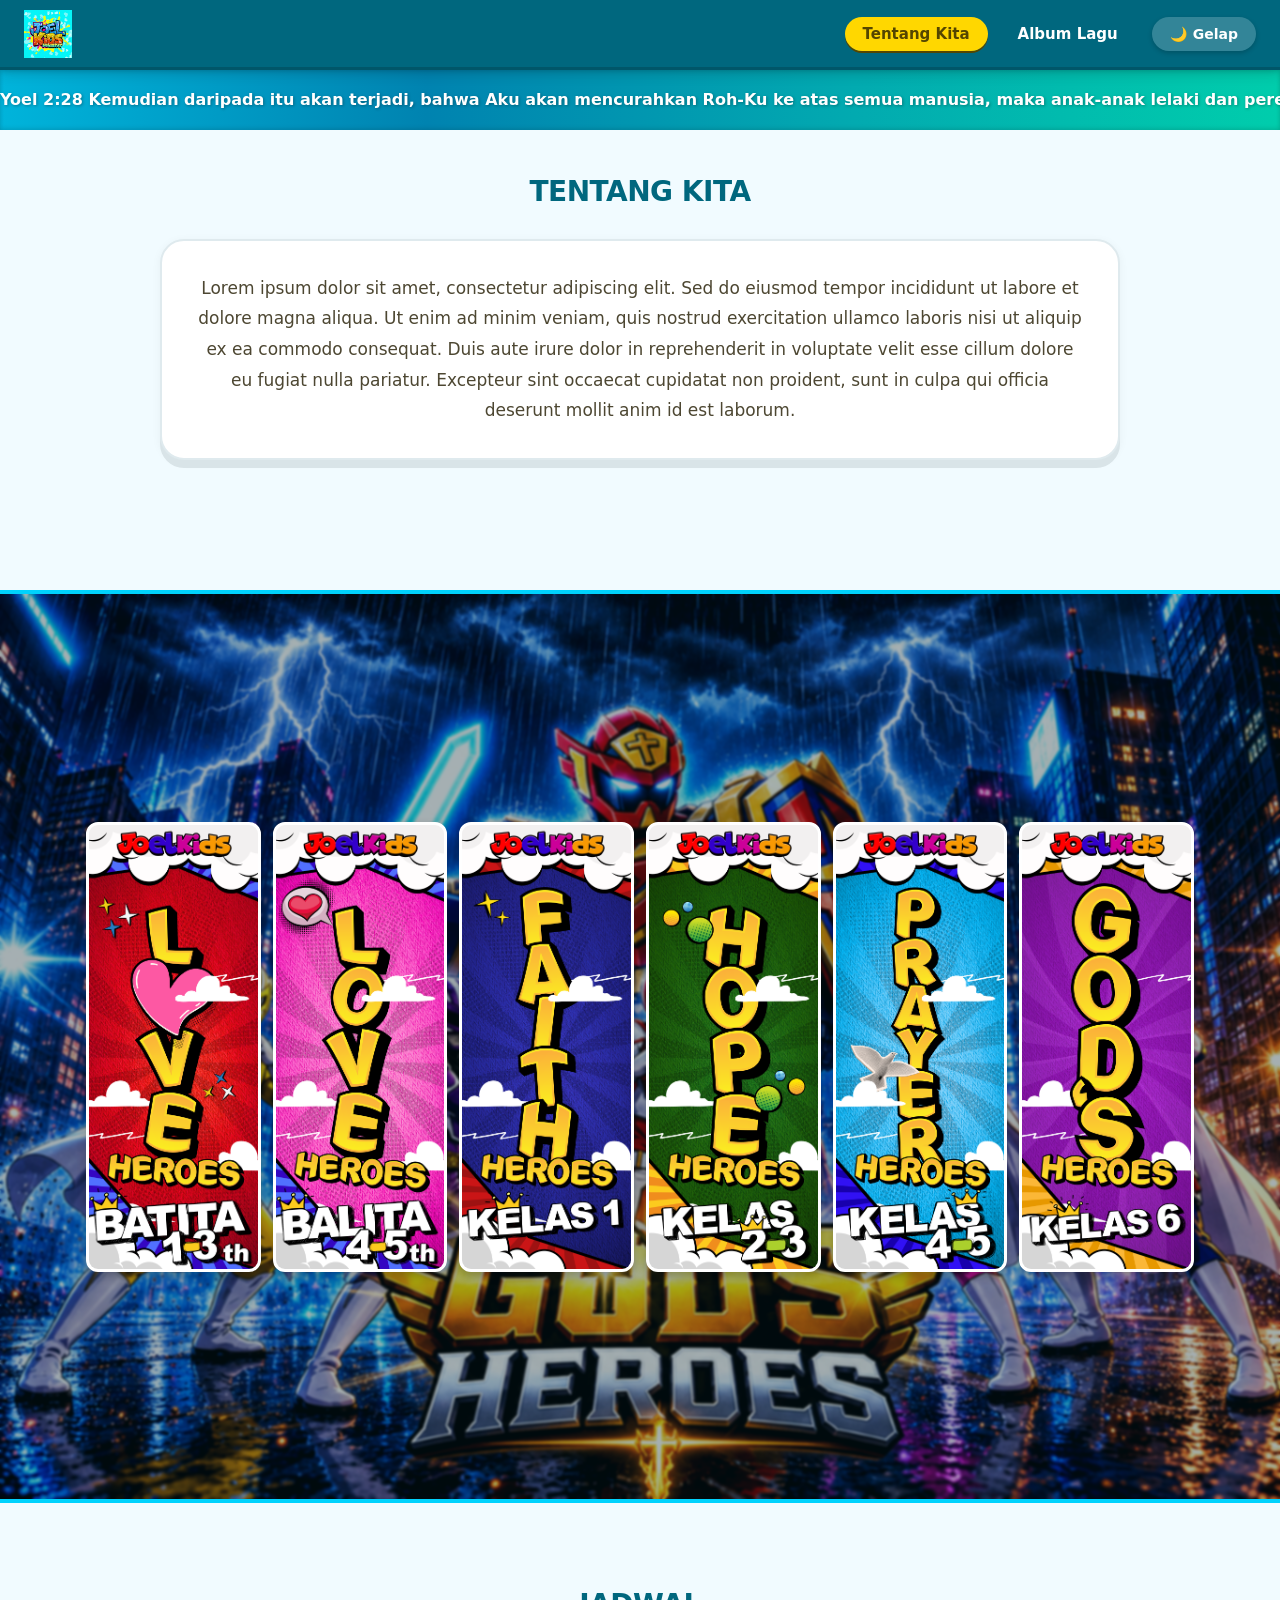
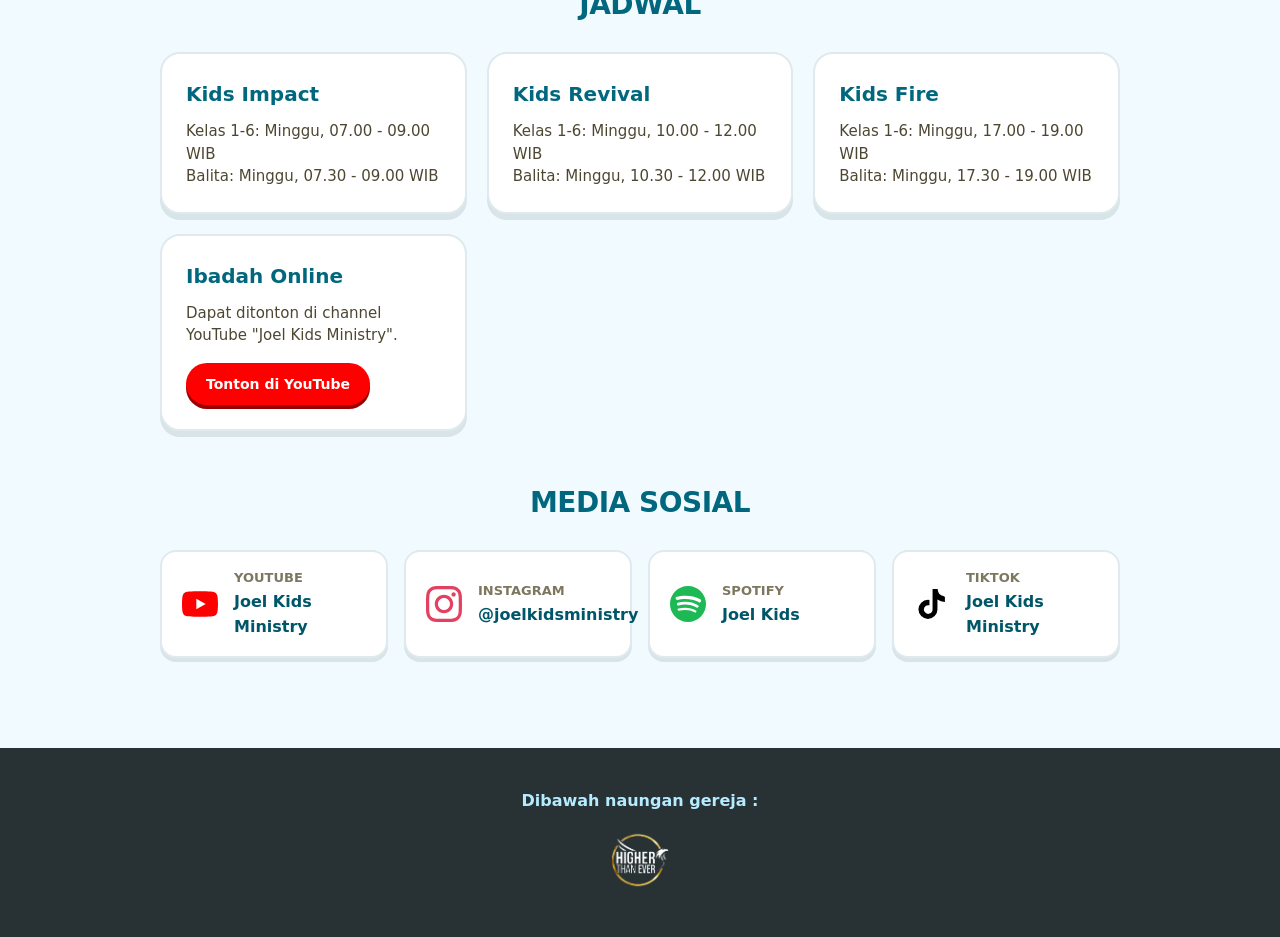
==== index.html @ aa950667 "Initial commit" ====
<!DOCTYPE html>
<html lang="id">
<head>
  <meta charset="UTF-8">
  <meta name="viewport" content="width=device-width, initial-scale=1.0">
  <title>Tentang Kita - Joel Kids Ministry</title>
  <link rel="stylesheet" href="style.css">
</head>
<body>

  <!-- 1. Navbar (shared) -->
  <header class="navbar">
    <a href="index.html" class="nav-brand">
      <img src="asset/joelkids_logo.png" alt="Joel Kids Logo" class="logo-img">
    </a>
    <div class="nav-controls">
      <ul class="nav-links">
        <li><a href="index.html" class="nav-link active">Tentang Kita</a></li>
        <li><a href="album-lagu.html" class="nav-link">Album Lagu</a></li>
      </ul>
      <button id="theme-toggle" class="theme-toggle-btn" aria-label="Ganti Mode Tema">
        <span id="theme-icon">🌙</span>
        <span id="theme-text">Gelap</span>
      </button>
    </div>
  </header>

  <main class="main-content">
    <!-- 2a. Scrolling verse banner -->
    <div class="verse-banner">
      <div class="marquee-wrapper">
        <span class="marquee-content">Yoel 2:28 Kemudian daripada itu akan terjadi, bahwa Aku akan mencurahkan Roh-Ku ke atas semua manusia, maka anak-anak lelaki dan perempuanmu akan bernubuat; orang-orang tuamu akan mendapat mimpi, pemuda-pemudamu akan mendapat penglihatan.</span>
        <span class="marquee-content">Yoel 2:28 Kemudian daripada itu akan terjadi, bahwa Aku akan mencurahkan Roh-Ku ke atas semua manusia, maka anak-anak lelaki dan perempuanmu akan bernubuat; orang-orang tuamu akan mendapat mimpi, pemuda-pemudamu akan mendapat penglihatan.</span>
      </div>
    </div>

    <div class="container">
      <!-- 2b. About paragraph -->
      <section class="section">
        <h2 class="section-title">Tentang Kita</h2>
        <div class="about-card">
          <p class="about-text">
            Lorem ipsum dolor sit amet, consectetur adipiscing elit. Sed do eiusmod tempor incididunt ut labore et dolore magna aliqua. Ut enim ad minim veniam, quis nostrud exercitation ullamco laboris nisi ut aliquip ex ea commodo consequat. Duis aute irure dolor in reprehenderit in voluptate velit esse cillum dolore eu fugiat nulla pariatur. Excepteur sint occaecat cupidatat non proident, sunt in culpa qui officia deserunt mollit anim id est laborum.
          </p>
        </div>
      </section>
    </div>

    <!-- 2c. Gods Heroes banner (Full width across screen) -->
    <section class="gods-heroes-fullwidth">
      <div class="gods-heroes-container">
        <img src="asset/Gods_Heroes_Banner.png" alt="Gods Heroes Banner" class="main-banner">
        <div class="small-banners-overlay">
          <img src="asset/Gods_heroes/love_batita.png" alt="Love Batita" class="small-banner-img">
          <img src="asset/Gods_heroes/love_balita.png" alt="Love Balita" class="small-banner-img">
          <img src="asset/Gods_heroes/faith.png" alt="Faith" class="small-banner-img">
          <img src="asset/Gods_heroes/hope.png" alt="Hope" class="small-banner-img">
          <img src="asset/Gods_heroes/prayer.png" alt="Prayer" class="small-banner-img">
          <img src="asset/Gods_heroes/gods_heroes.png" alt="Gods Heroes" class="small-banner-img">
        </div>
      </div>
    </section>

    <div class="container">
      <!-- 2d. Jadwal section -->
      <section class="section">
        <h2 class="section-title">Jadwal</h2>
        <div class="jadwal-grid">
          <div class="jadwal-card">
            <div>
              <h3 class="service-title">Kids Impact</h3>
              <p class="schedule-text">Kelas 1-6: Minggu, 07.00 - 09.00 WIB<br>Balita: Minggu, 07.30 - 09.00 WIB</p>
            </div>
          </div>
          <div class="jadwal-card">
            <div>
              <h3 class="service-title">Kids Revival</h3>
              <p class="schedule-text">Kelas 1-6: Minggu, 10.00 - 12.00 WIB<br>Balita: Minggu, 10.30 - 12.00 WIB</p>
            </div>
          </div>
          <div class="jadwal-card">
            <div>
              <h3 class="service-title">Kids Fire</h3>
              <p class="schedule-text">Kelas 1-6: Minggu, 17.00 - 19.00 WIB<br>Balita: Minggu, 17.30 - 19.00 WIB</p>
            </div>
          </div>
          <div class="jadwal-card">
            <div>
              <h3 class="service-title">Ibadah Online</h3>
              <p class="schedule-text">Dapat ditonton di channel YouTube "Joel Kids Ministry".</p>
            </div>
            <a href="https://youtube.com/@joelkidsministry?si=W3_oBHQ2Awij22_t" target="_blank" class="yt-btn">Tonton di YouTube</a>
          </div>
        </div>
      </section>

      <!-- 2e. Media Sosial section -->
      <section class="section">
        <h2 class="section-title">Media Sosial</h2>
        <div class="social-grid">
          <a href="https://www.youtube.com/@joelkidsministry/featured" target="_blank" class="social-card">
            <div class="social-icon">
              <svg viewBox="0 0 24 24" fill="#FF0000"><path d="M23.498 6.186a3.016 3.016 0 0 0-2.122-2.136C19.505 3.545 12 3.545 12 3.545s-7.505 0-9.377.505A3.017 3.017 0 0 0 .502 6.186C0 8.07 0 12 0 12s0 3.93.502 5.814a3.016 3.016 0 0 0 2.122 2.136c1.871.505 9.376.505 9.376.505s7.505 0 9.377-.505a3.015 3.015 0 0 0 2.122-2.136C24 15.93 24 12 24 12s0-3.93-.502-5.814zM9.545 15.568V8.432L15.818 12l-6.273 3.568z"/></svg>
            </div>
            <div class="social-info">
              <span class="platform-name">YouTube</span>
              <span class="account-name">Joel Kids Ministry</span>
            </div>
          </a>

          <a href="https://www.instagram.com/joelkidsministry/" target="_blank" class="social-card">
            <div class="social-icon">
              <svg viewBox="0 0 24 24" fill="#E4405F"><path d="M12 2.163c3.204 0 3.584.012 4.85.07 3.252.148 4.771 1.691 4.919 4.919.058 1.265.069 1.645.069 4.849 0 3.205-.012 3.584-.069 4.849-.149 3.225-1.664 4.771-4.919 4.919-1.266.058-1.644.07-4.85.07-3.204 0-3.584-.012-4.849-.07-3.26-.149-4.771-1.699-4.919-4.92-.058-1.265-.07-1.644-.07-4.849 0-3.204.013-3.583.07-4.849.149-3.227 1.664-4.771 4.919-4.919 1.266-.057 1.645-.069 4.849-.069zm0-2.163c-3.259 0-3.667.014-4.947.072-4.358.2-6.78 2.618-6.98 6.98-.059 1.281-.073 1.689-.073 4.948 0 3.259.014 3.668.072 4.948.2 4.358 2.618 6.78 6.98 6.98 1.281.058 1.689.072 4.948.072 3.259 0 3.668-.014 4.948-.072 4.354-.2 6.782-2.618 6.979-6.98.059-1.28.073-1.689.073-4.948 0-3.259-.014-3.667-.072-4.947-.196-4.354-2.617-6.78-6.979-6.98-1.281-.059-1.69-.073-4.949-.073zm0 5.838c-3.403 0-6.162 2.759-6.162 6.162s2.759 6.163 6.162 6.163 6.162-2.759 6.162-6.163c0-3.403-2.759-6.162-6.162-6.162zm0 10.162c-2.209 0-4-1.79-4-4 0-2.209 1.791-4 4-4s4 1.791 4 4c0 2.21-1.791 4-4 4zm6.406-11.845c-.796 0-1.441.645-1.441 1.44s.645 1.44 1.441 1.44c.795 0 1.439-.645 1.439-1.44s-.644-1.44-1.439-1.44z"/></svg>
            </div>
            <div class="social-info">
              <span class="platform-name">Instagram</span>
              <span class="account-name">@joelkidsministry</span>
            </div>
          </a>

          <a href="https://open.spotify.com/artist/2fkKqUPPuAPJYJk21M85d6?si=x3whIEuZTWGQHoNNCsNRqw" target="_blank" class="social-card">
            <div class="social-icon">
              <svg viewBox="0 0 24 24" fill="#1DB954"><path d="M12 0C5.373 0 0 5.373 0 12s5.373 12 12 12 12-5.373 12-12S18.627 0 12 0zm5.521 17.34c-.24.359-.66.48-1.021.24-2.82-1.74-6.36-2.101-10.561-1.141-.418.12-.779-.18-.899-.54-.12-.42.18-.78.54-.9 4.56-1.02 8.52-.6 11.64 1.32.42.18.48.66.301 1.021zm1.44-3.3c-.301.42-.841.6-1.262.3-3.239-1.98-8.159-2.58-11.939-1.38-.479.12-1.02-.12-1.14-.6-.12-.48.12-1.021.6-1.141 4.38-1.32 9.78-.66 13.44 1.56.42.24.6.84.301 1.261zm.12-3.36C15.24 8.4 8.82 8.16 5.16 9.301c-.6.18-1.2-.18-1.38-.72-.18-.6.18-1.2.72-1.38 4.26-1.26 11.332-1.02 15.721 1.62.539.3.719 1.02.419 1.56-.3.54-1.02.72-1.56.42z"/></svg>
            </div>
            <div class="social-info">
              <span class="platform-name">Spotify</span>
              <span class="account-name">Joel Kids</span>
            </div>
          </a>

          <a href="https://www.tiktok.com/@joelkidsministry" target="_blank" class="social-card">
            <div class="social-icon">
              <svg viewBox="0 0 24 24" fill="#000000"><path d="M19.59 6.69a4.83 4.83 0 0 1-3.77-4.25V2h-3.45v13.67a2.89 2.89 0 0 1-5.2 1.74 2.89 2.89 0 0 1 2.31-4.64c.29 0 .56.04.82.12V9.32a6.33 6.33 0 0 0-1-.08 6.34 6.34 0 0 0-6.34 6.34 6.34 6.34 0 0 0 6.34 6.34 6.34 6.34 0 0 0 6.33-6.33V9.05a8.3 8.3 0 0 0 4.97 1.63V7.24a4.85 4.85 0 0 1-1.01-.55z"/></svg>
            </div>
            <div class="social-info">
              <span class="platform-name">TikTok</span>
              <span class="account-name">Joel Kids Ministry</span>
            </div>
          </a>
        </div>
      </section>
    </div>
  </main>

  <!-- 2f. Footer -->
  <footer class="footer">
    <p class="footer-text">Dibawah naungan gereja :</p>
    <img src="asset/hte_logo.png" alt="HTE Logo" class="footer-logo">
  </footer>

  <script src="script.js"></script>
</body>
</html>
---- style.css ----
:root {
  --bg-color: #f1fbff;
  --text-color: #131d20;
  --navbar-bg: #00677e;
  --navbar-border: #005669;
  --card-bg: #ffffff;
  --card-border: #dfeaee;
  --card-shadow: #d9e4e8;
  --section-title: #00677e;
  --text-muted: #4d4732;
  --text-subtle: #7e775f;
  --account-name: #005669;
  --footer-bg: #283235;
  --footer-text: #b4ebff;
  --toggle-bg: rgba(255, 255, 255, 0.2);
  --toggle-text: #ffffff;
}

body.dark-mode {
  --bg-color: #0d171a;
  --text-color: #e8f3f7;
  --navbar-bg: #00303b;
  --navbar-border: #001f27;
  --card-bg: #152226;
  --card-border: #20343a;
  --card-shadow: #081013;
  --section-title: #3cd7ff;
  --text-muted: #c1d6de;
  --text-subtle: #8aa8b5;
  --account-name: #3cd7ff;
  --footer-bg: #060c0e;
  --footer-text: #73cbe6;
  --toggle-bg: #ffd700;
  --toggle-text: #544600;
}

* {
  box-sizing: border-box;
  margin: 0;
  padding: 0;
}

body {
  font-family: 'Segoe UI', system-ui, -apple-system, BlinkMacSystemFont, Roboto, sans-serif;
  background-color: var(--bg-color);
  color: var(--text-color);
  line-height: 1.6;
  min-height: 100vh;
  display: flex;
  flex-direction: column;
  transition: background-color 0.3s ease, color 0.3s ease;
}

/* 1. Navbar */
.navbar {
  position: fixed;
  top: 0;
  left: 0;
  width: 100%;
  height: 70px;
  background-color: var(--navbar-bg);
  display: flex;
  align-items: center;
  justify-content: space-between;
  padding: 0 24px;
  z-index: 1000;
  box-shadow: 0 4px 12px rgba(0, 0, 0, 0.15);
  border-bottom: 3px solid var(--navbar-border);
  transition: background-color 0.3s ease, border-color 0.3s ease;
}

.nav-brand {
  display: flex;
  align-items: center;
  text-decoration: none;
}

.logo-img {
  height: 48px;
  width: auto;
  object-fit: contain;
}

.nav-controls {
  display: flex;
  align-items: center;
  gap: 16px;
}

.nav-links {
  display: flex;
  gap: 12px;
  list-style: none;
  align-items: center;
}

.nav-link {
  color: #ffffff;
  text-decoration: none;
  font-weight: 700;
  padding: 8px 18px;
  border-radius: 9999px;
  transition: all 0.2s ease;
  font-size: 15px;
}

.nav-link:hover {
  background-color: rgba(255, 255, 255, 0.2);
}

.nav-link.active {
  background-color: #ffd700;
  color: #544600;
  box-shadow: 0 2px 0 #544600;
}

/* Theme Toggle Button */
.theme-toggle-btn {
  background-color: var(--toggle-bg);
  color: var(--toggle-text);
  border: 2px solid transparent;
  border-radius: 9999px;
  padding: 7px 16px;
  font-size: 14px;
  font-weight: 700;
  cursor: pointer;
  display: flex;
  align-items: center;
  gap: 6px;
  transition: all 0.2s ease;
  font-family: inherit;
  box-shadow: 0 2px 5px rgba(0,0,0,0.2);
}

.theme-toggle-btn:hover {
  transform: scale(1.05);
}

/* Main Content Layout */
.main-content {
  flex: 1;
  margin-top: 70px;
}

/* 2a. Scrolling verse banner */
.verse-banner {
  width: 100%;
  height: 60px;
  background: linear-gradient(90deg, #00b4db, #0083b0, #02aab0, #00cdac);
  overflow: hidden;
  position: relative;
  display: flex;
  align-items: center;
  box-shadow: inset 0 2px 4px rgba(0, 0, 0, 0.1), inset 0 -2px 4px rgba(0, 0, 0, 0.1);
}

.marquee-wrapper {
  display: flex;
  width: max-content;
  animation: marquee 30s linear infinite;
}

.marquee-content {
  color: #ffffff;
  font-weight: 700;
  font-size: 16px;
  white-space: nowrap;
  padding-right: 60px;
  text-shadow: 1px 1px 3px rgba(0, 0, 0, 0.3);
}

@keyframes marquee {
  0% {
    transform: translateX(0);
  }
  100% {
    transform: translateX(-50%);
  }
}

/* Content Container */
.container {
  max-width: 1000px;
  margin: 0 auto;
  padding: 40px 20px;
}

.section {
  margin-bottom: 50px;
}

.section-title {
  font-size: 28px;
  color: var(--section-title);
  text-align: center;
  margin-bottom: 24px;
  font-weight: 800;
  letter-spacing: -0.5px;
  text-transform: uppercase;
  transition: color 0.3s ease;
}

/* 2b. About paragraph */
.about-card {
  background: var(--card-bg);
  padding: 32px;
  border-radius: 24px;
  box-shadow: 0 8px 0 var(--card-shadow), 0 2px 10px rgba(0, 0, 0, 0.05);
  border: 2px solid var(--card-border);
  text-align: center;
  transition: background-color 0.3s ease, border-color 0.3s ease, box-shadow 0.3s ease;
}

.about-text {
  font-size: 17px;
  color: var(--text-muted);
  line-height: 1.8;
  transition: color 0.3s ease;
}

/* 2c. Gods Heroes banner (Full screen width) */
.gods-heroes-fullwidth {
  width: 100%;
  margin: 40px 0;
  overflow: hidden;
}

.gods-heroes-container {
  position: relative;
  width: 100%;
  border-top: 4px solid #00d2fd;
  border-bottom: 4px solid #00d2fd;
  box-shadow: 0 10px 20px rgba(0, 0, 0, 0.15);
  background-color: #001f27;
}

.main-banner {
  width: 100%;
  height: auto;
  display: block;
}

.small-banners-overlay {
  position: absolute;
  inset: 0;
  background: rgba(0, 31, 39, 0.35);
  backdrop-filter: blur(1px);
  display: flex;
  align-items: center;
  justify-content: center;
  gap: 12px;
  padding: 16px;
  opacity: 1;
  transform: translateY(0);
  pointer-events: auto;
  flex-wrap: wrap;
}

.small-banner-img {
  max-height: 75%;
  max-width: 14%;
  object-fit: contain;
  border-radius: 12px;
  border: 3px solid #ffffff;
  transition: all 0.3s ease;
  cursor: pointer;
  background-color: #ffffff;
  box-shadow: 0 4px 10px rgba(0, 0, 0, 0.2);
}

.small-banner-img:hover,
.small-banner-img:active {
  transform: scale(1.12) translateY(-6px);
  box-shadow: 0 0 18px #ffd700, 0 0 30px #00d2fd;
  border-color: #ffd700;
  z-index: 20;
}

/* 2d. Jadwal Section */
.jadwal-grid {
  display: grid;
  grid-template-columns: repeat(auto-fit, minmax(280px, 1fr));
  gap: 20px;
}

.jadwal-card {
  background: var(--card-bg);
  padding: 24px;
  border-radius: 20px;
  border: 2px solid var(--card-border);
  box-shadow: 0 6px 0 var(--card-shadow);
  display: flex;
  flex-direction: column;
  justify-content: space-between;
  transition: all 0.3s ease;
}

.jadwal-card:hover {
  transform: translateY(-3px);
}

.service-title {
  font-size: 20px;
  color: var(--section-title);
  font-weight: 700;
  margin-bottom: 10px;
  transition: color 0.3s ease;
}

.schedule-text {
  font-size: 15px;
  color: var(--text-muted);
  line-height: 1.5;
  transition: color 0.3s ease;
}

.yt-btn {
  display: inline-block;
  margin-top: 16px;
  padding: 10px 20px;
  background-color: #ff0000;
  color: #ffffff;
  text-decoration: none;
  font-weight: 700;
  border-radius: 9999px;
  font-size: 14px;
  text-align: center;
  box-shadow: 0 4px 0 #990000;
  transition: all 0.2s ease;
  align-self: start;
}

.yt-btn:hover {
  background-color: #cc0000;
  transform: translateY(-2px);
  box-shadow: 0 6px 0 #990000;
}

.yt-btn:active {
  transform: translateY(2px);
  box-shadow: 0 2px 0 #990000;
}

/* 2e. Media Sosial Section */
.social-grid {
  display: grid;
  grid-template-columns: repeat(auto-fit, minmax(220px, 1fr));
  gap: 16px;
}

.social-card {
  background: var(--card-bg);
  padding: 16px 20px;
  border-radius: 16px;
  border: 2px solid var(--card-border);
  box-shadow: 0 4px 0 var(--card-shadow);
  display: flex;
  align-items: center;
  gap: 16px;
  text-decoration: none;
  color: var(--text-color);
  transition: all 0.3s ease;
}

.social-card:hover {
  transform: translateY(-3px);
  border-color: #00d2fd;
  box-shadow: 0 6px 0 #00d2fd;
}

.social-icon {
  width: 36px;
  height: 36px;
  flex-shrink: 0;
  display: flex;
  align-items: center;
  justify-content: center;
}

.social-info {
  display: flex;
  flex-direction: column;
}

.platform-name {
  font-size: 13px;
  color: var(--text-subtle);
  font-weight: 600;
  text-transform: uppercase;
  transition: color 0.3s ease;
}

.account-name {
  font-size: 16px;
  font-weight: 700;
  color: var(--account-name);
  transition: color 0.3s ease;
}

/* 2f. Footer */
.footer {
  background-color: var(--footer-bg);
  color: #e8f3f7;
  text-align: center;
  padding: 40px 20px;
  margin-top: auto;
  transition: background-color 0.3s ease;
}

.footer-text {
  font-size: 16px;
  font-weight: 600;
  margin-bottom: 16px;
  color: var(--footer-text);
  transition: color 0.3s ease;
}

.footer-logo {
  height: 60px;
  width: auto;
  object-fit: contain;
}

/* Mobile responsive */
@media (max-width: 600px) {
  .small-banner-img {
    max-width: 28%;
    max-height: 45%;
  }
  .navbar {
    padding: 0 12px;
  }
  .nav-controls {
    gap: 8px;
  }
  .nav-links {
    gap: 6px;
  }
  .nav-link {
    padding: 6px 10px;
    font-size: 12px;
  }
  .theme-toggle-btn {
    padding: 5px 10px;
    font-size: 12px;
  }
}
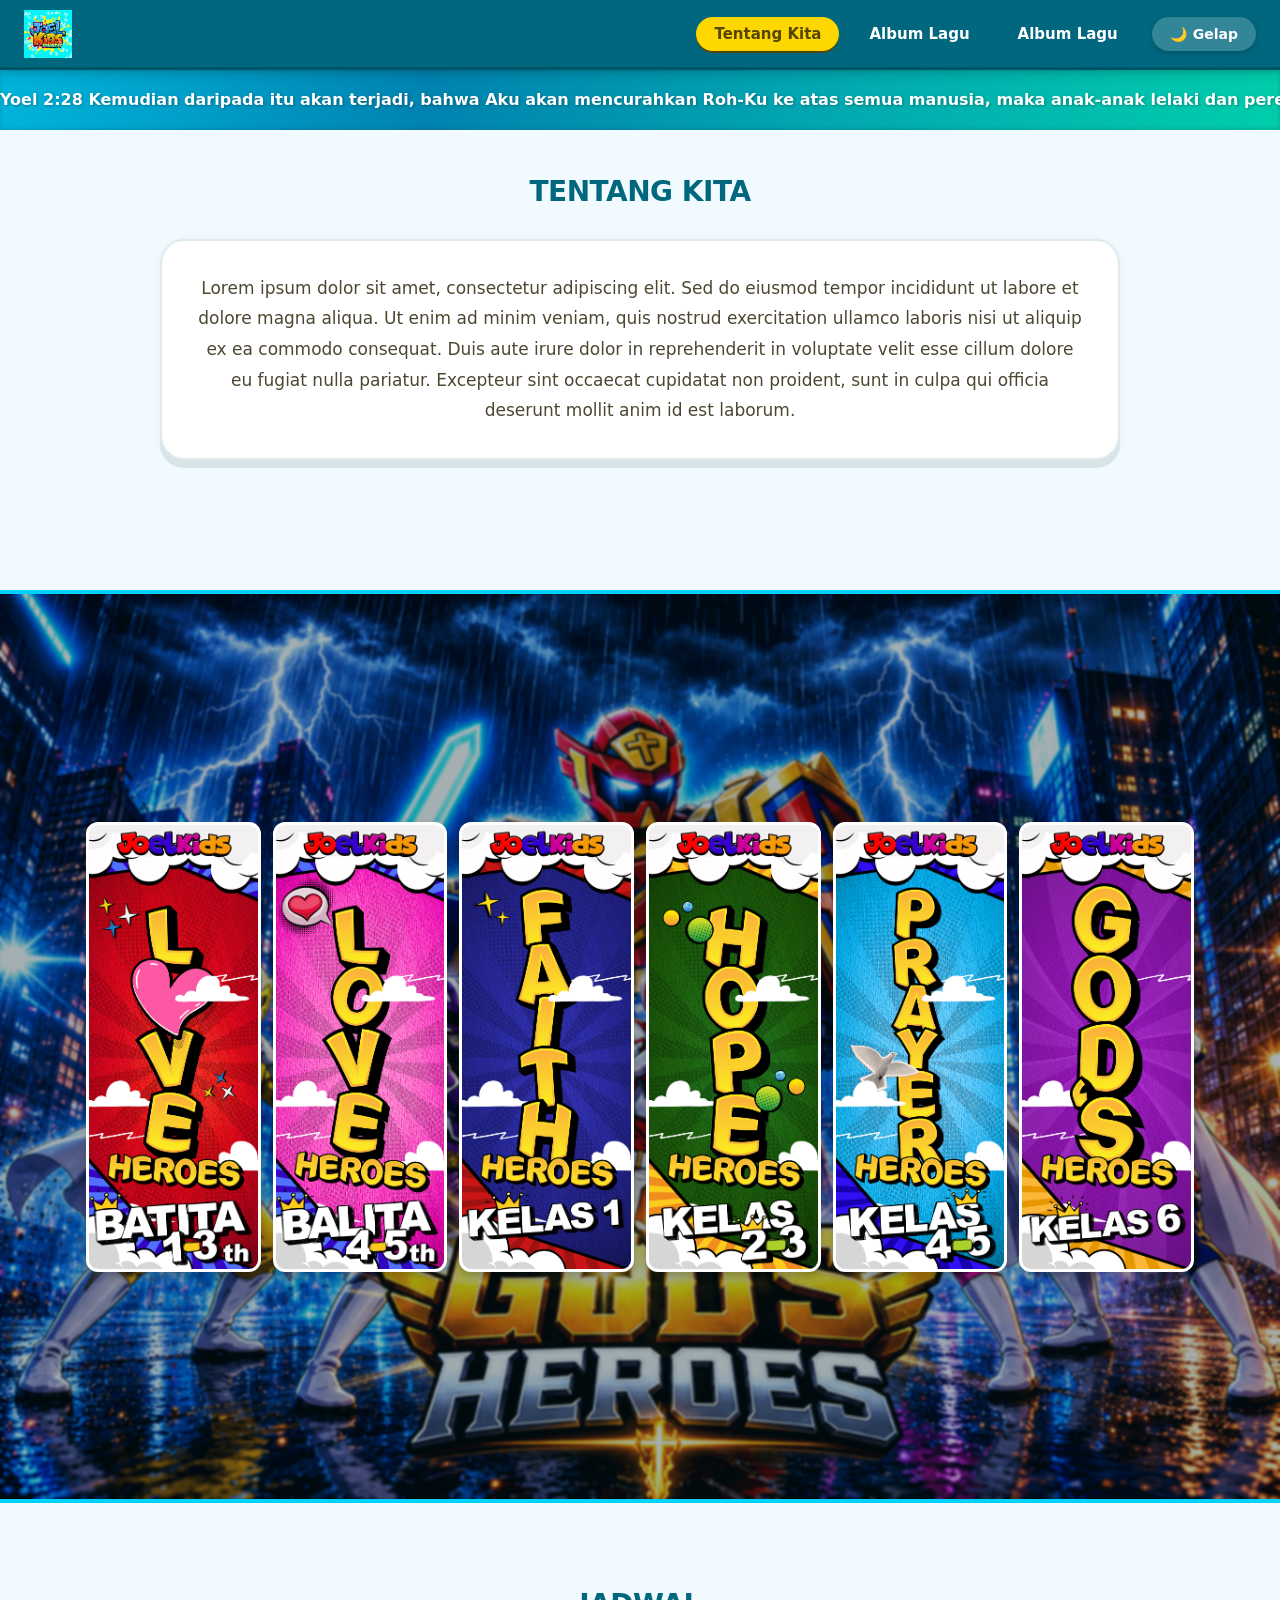
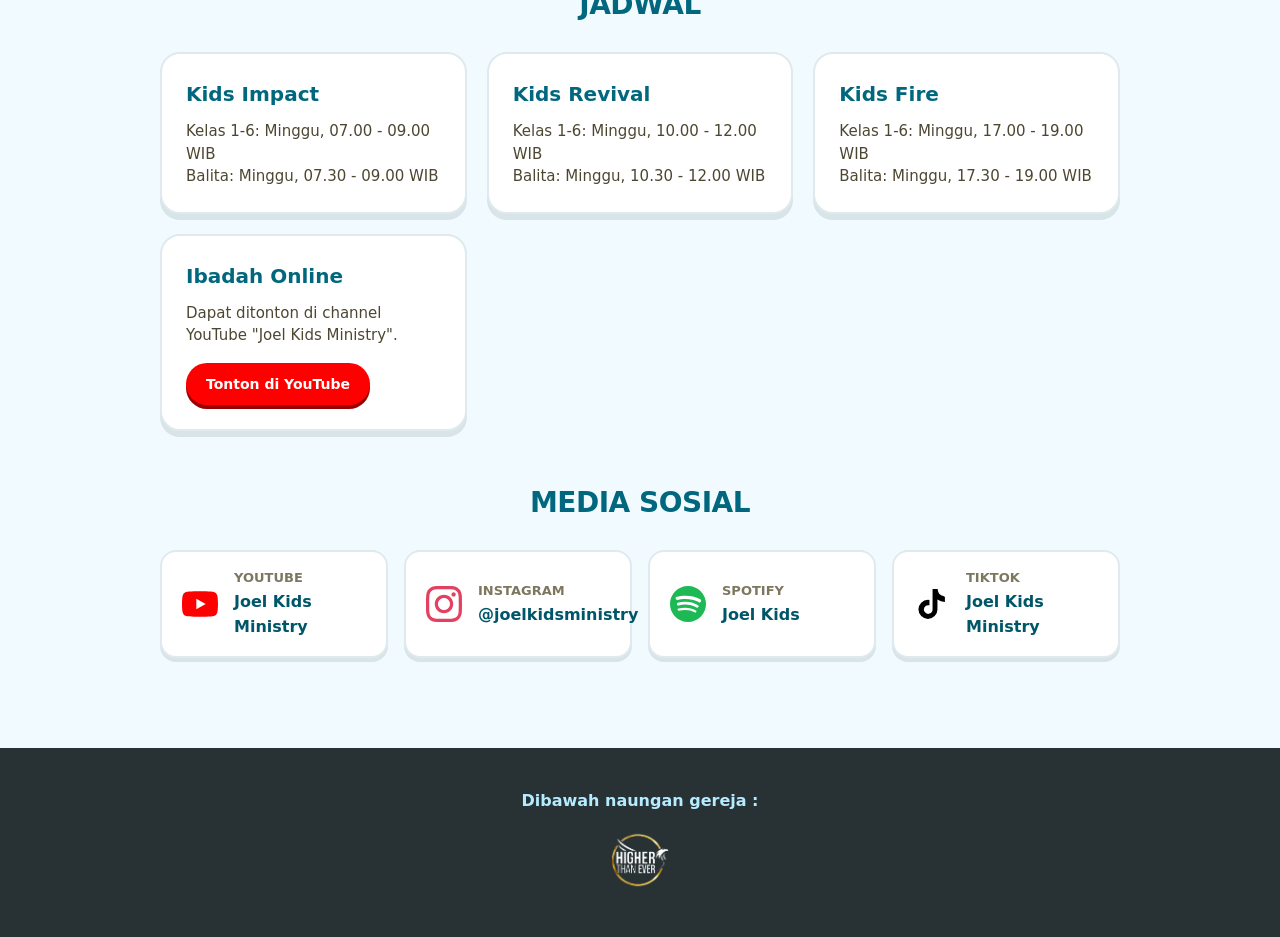
==== commit e83beeee: "added ministries tab and modified navbar" ====
--- a/index.html
+++ b/index.html
@@ -16,6 +16,7 @@
     <div class="nav-controls">
       <ul class="nav-links">
         <li><a href="index.html" class="nav-link active">Tentang Kita</a></li>
+        <li><a href="ministries.html" class="nav-link">Album Lagu</a></li>
         <li><a href="album-lagu.html" class="nav-link">Album Lagu</a></li>
       </ul>
       <button id="theme-toggle" class="theme-toggle-btn" aria-label="Ganti Mode Tema">
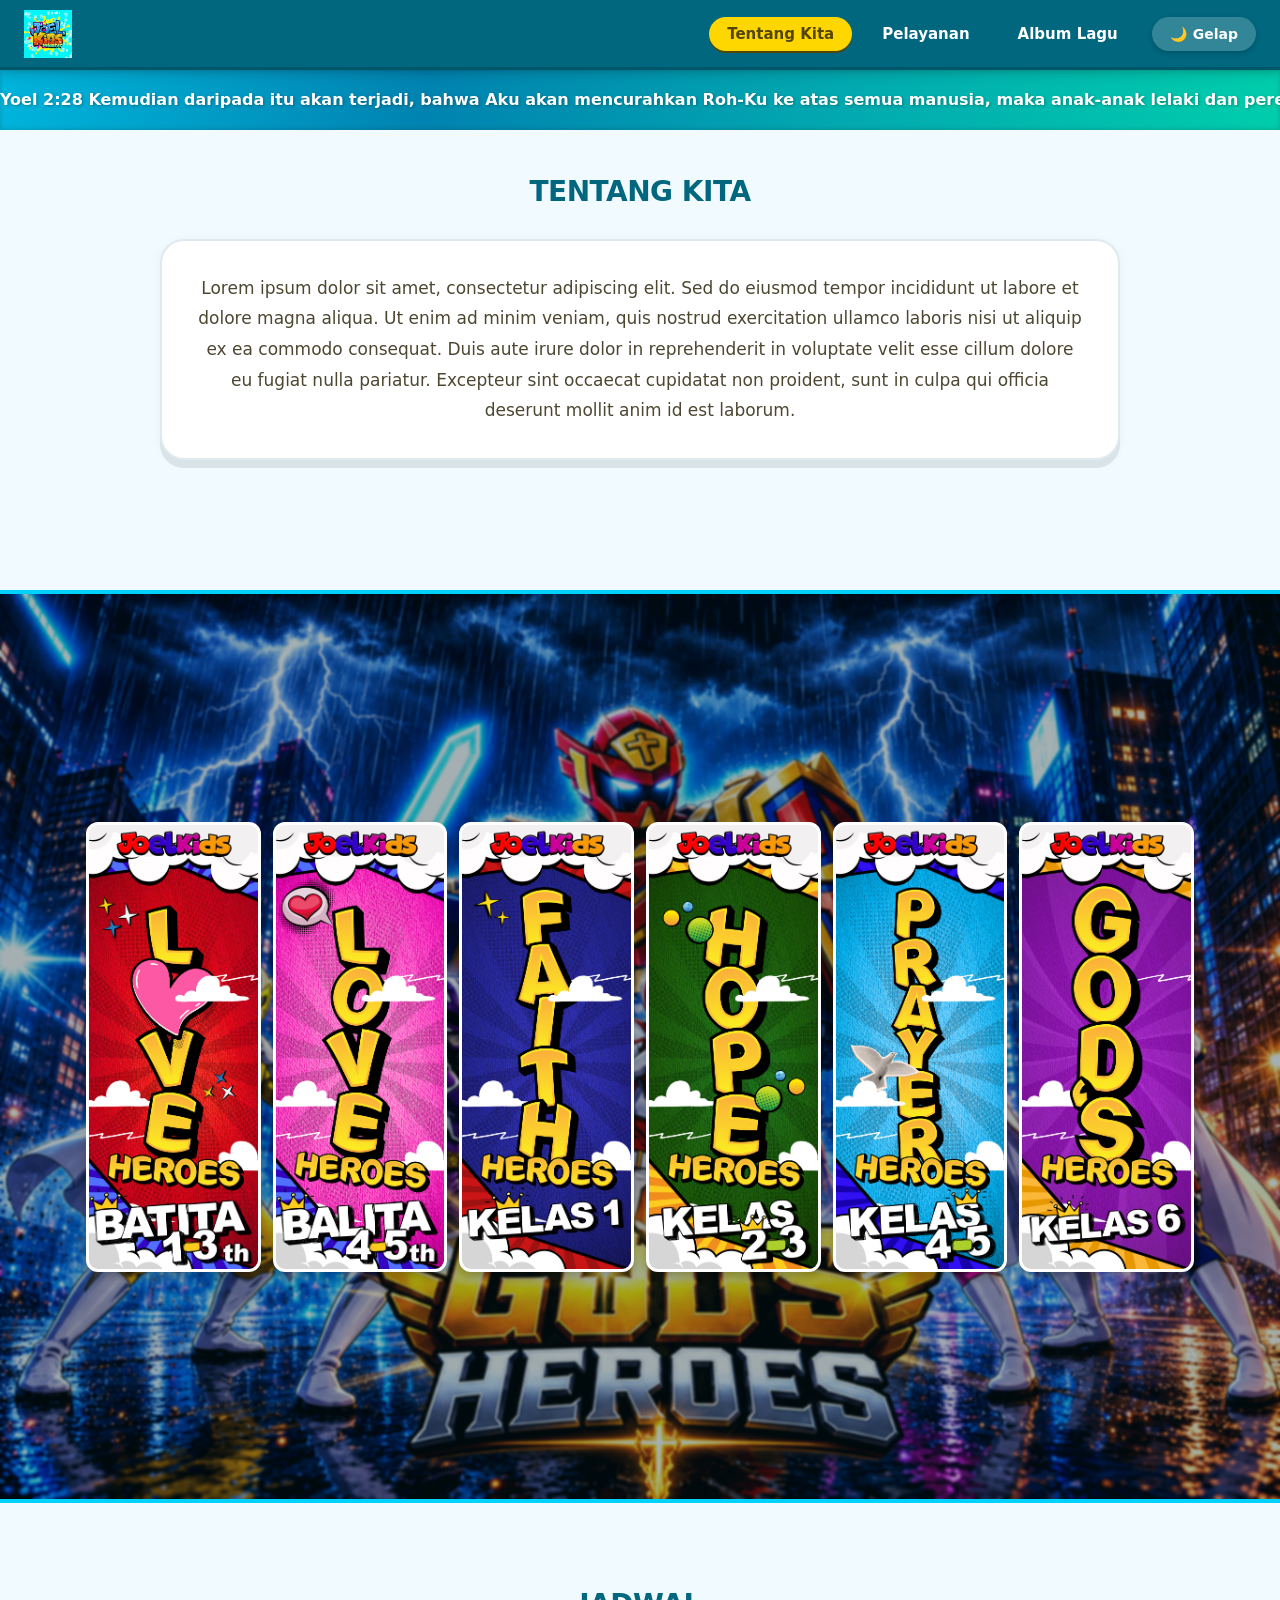
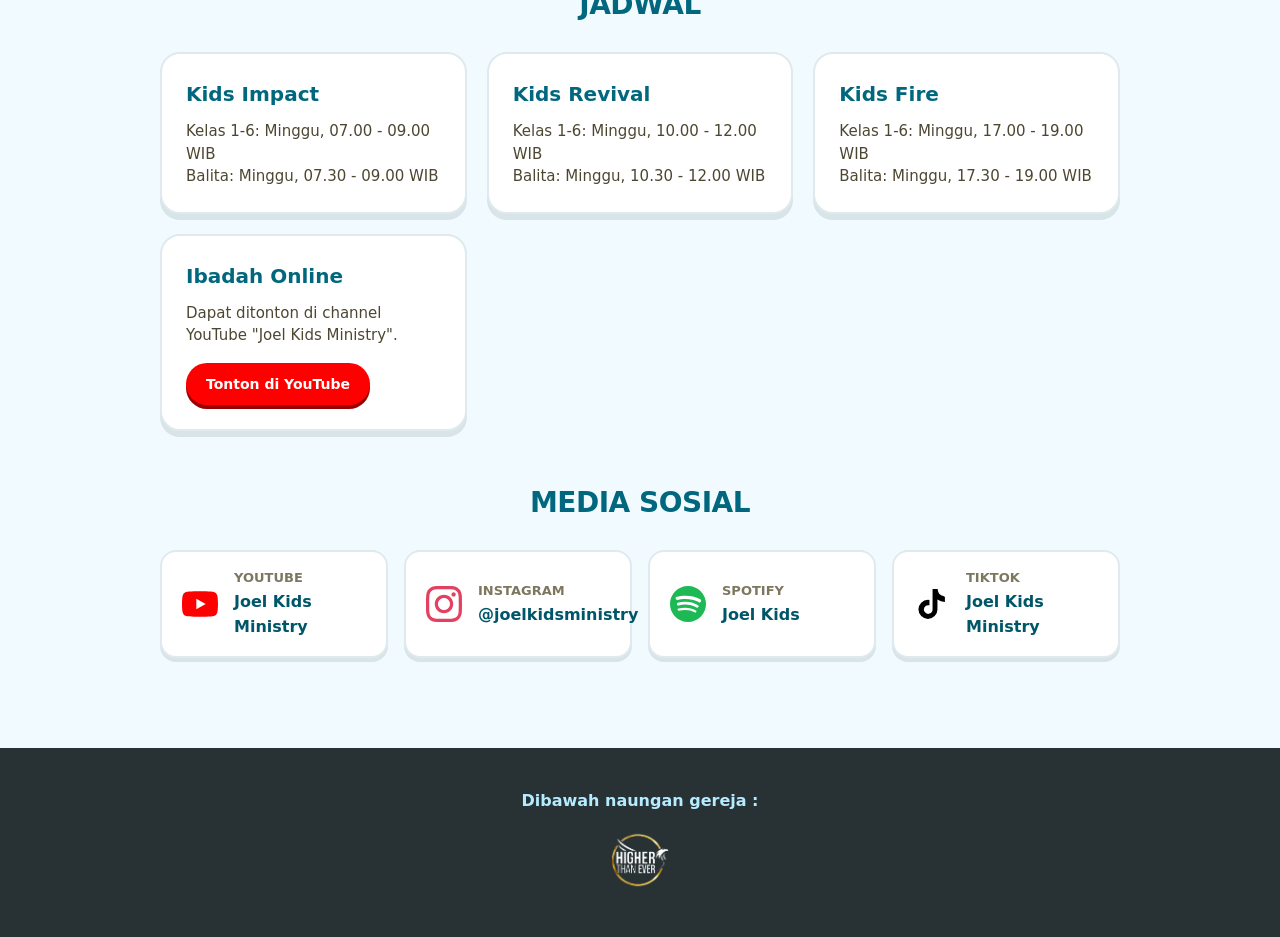
==== commit 30b26e72: "edited navbar ministries" ====
--- a/index.html
+++ b/index.html
@@ -16,7 +16,7 @@
     <div class="nav-controls">
       <ul class="nav-links">
         <li><a href="index.html" class="nav-link active">Tentang Kita</a></li>
-        <li><a href="ministries.html" class="nav-link">Album Lagu</a></li>
+        <li><a href="ministries.html" class="nav-link">Pelayanan</a></li>
         <li><a href="album-lagu.html" class="nav-link">Album Lagu</a></li>
       </ul>
       <button id="theme-toggle" class="theme-toggle-btn" aria-label="Ganti Mode Tema">
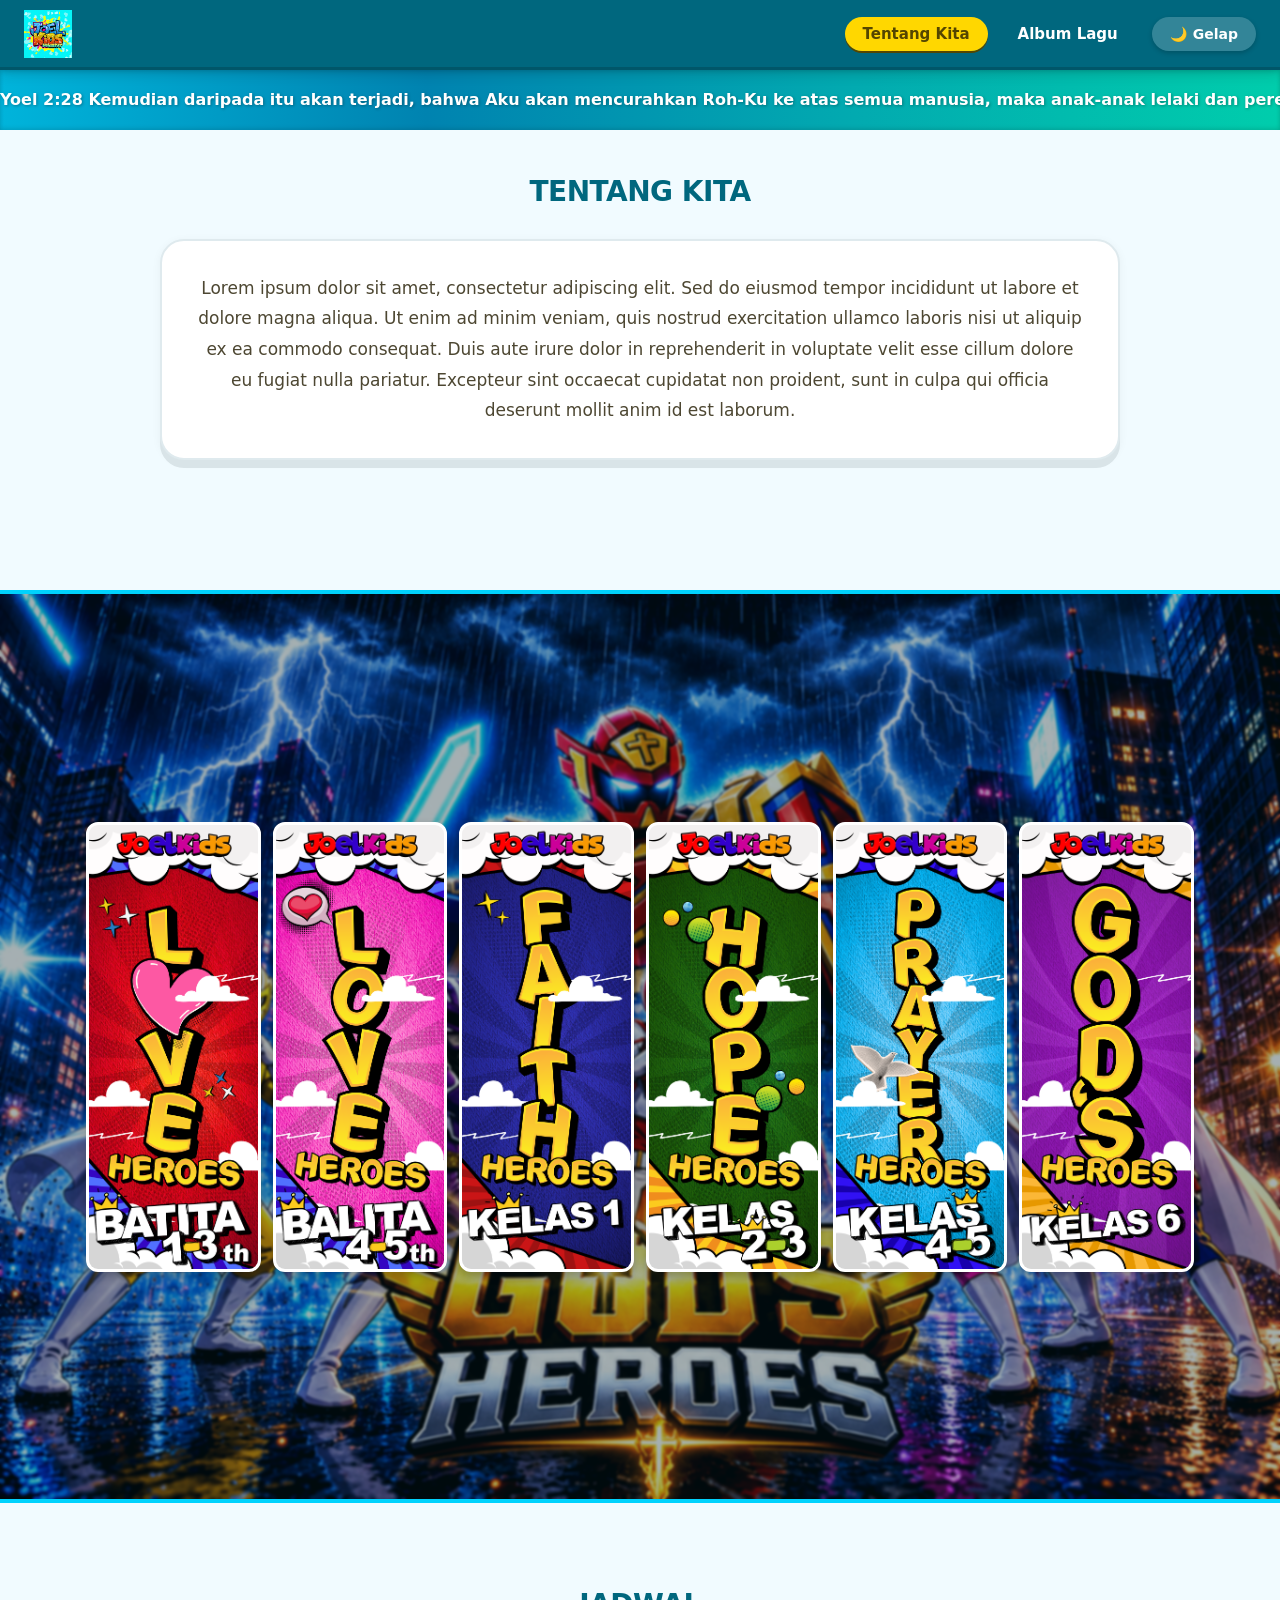
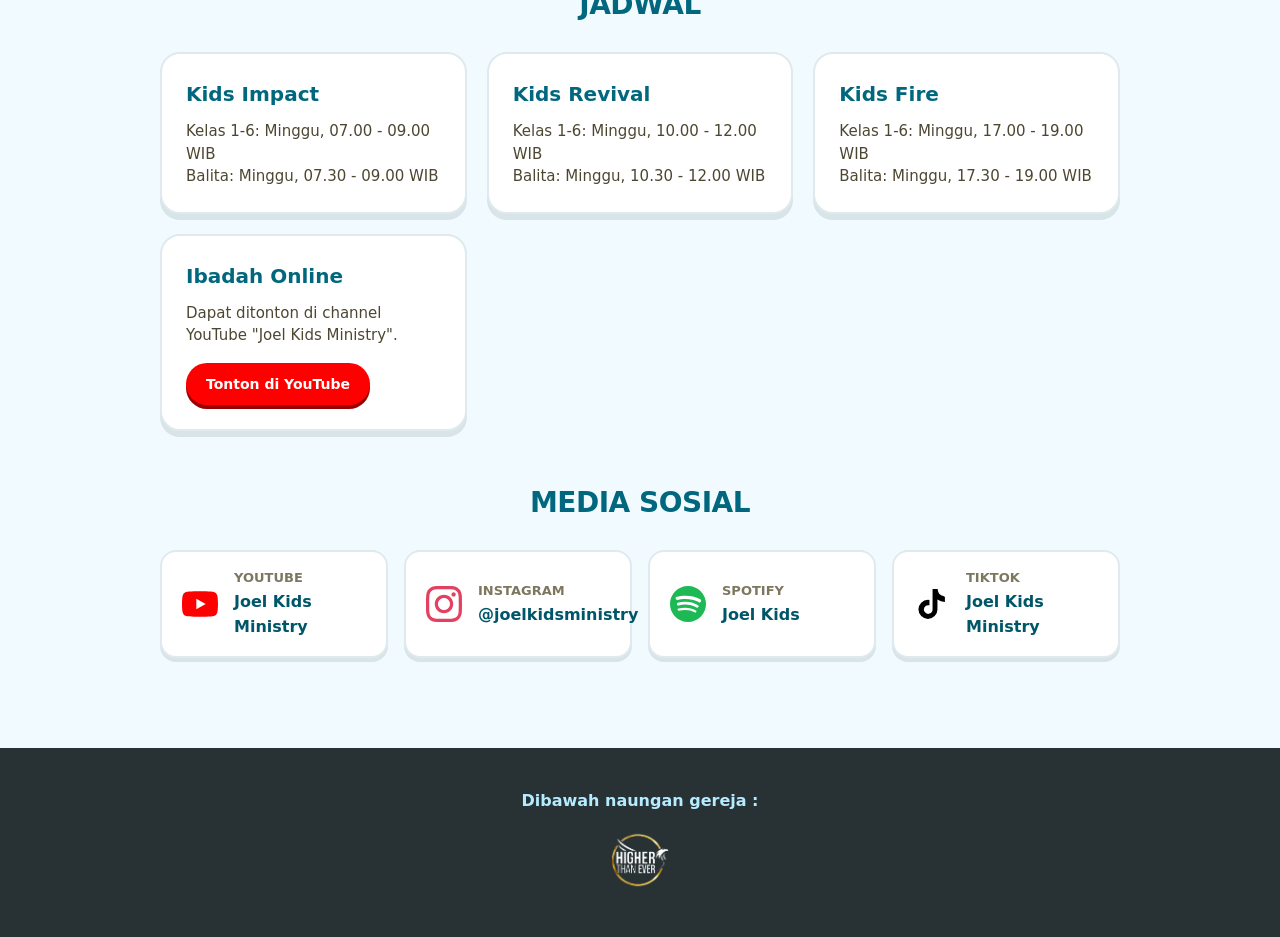
==== commit 7f023feb: "removed functions for production ready" ====
--- a/index.html
+++ b/index.html
@@ -16,7 +16,6 @@
     <div class="nav-controls">
       <ul class="nav-links">
         <li><a href="index.html" class="nav-link active">Tentang Kita</a></li>
-        <li><a href="ministries.html" class="nav-link">Pelayanan</a></li>
         <li><a href="album-lagu.html" class="nav-link">Album Lagu</a></li>
       </ul>
       <button id="theme-toggle" class="theme-toggle-btn" aria-label="Ganti Mode Tema">
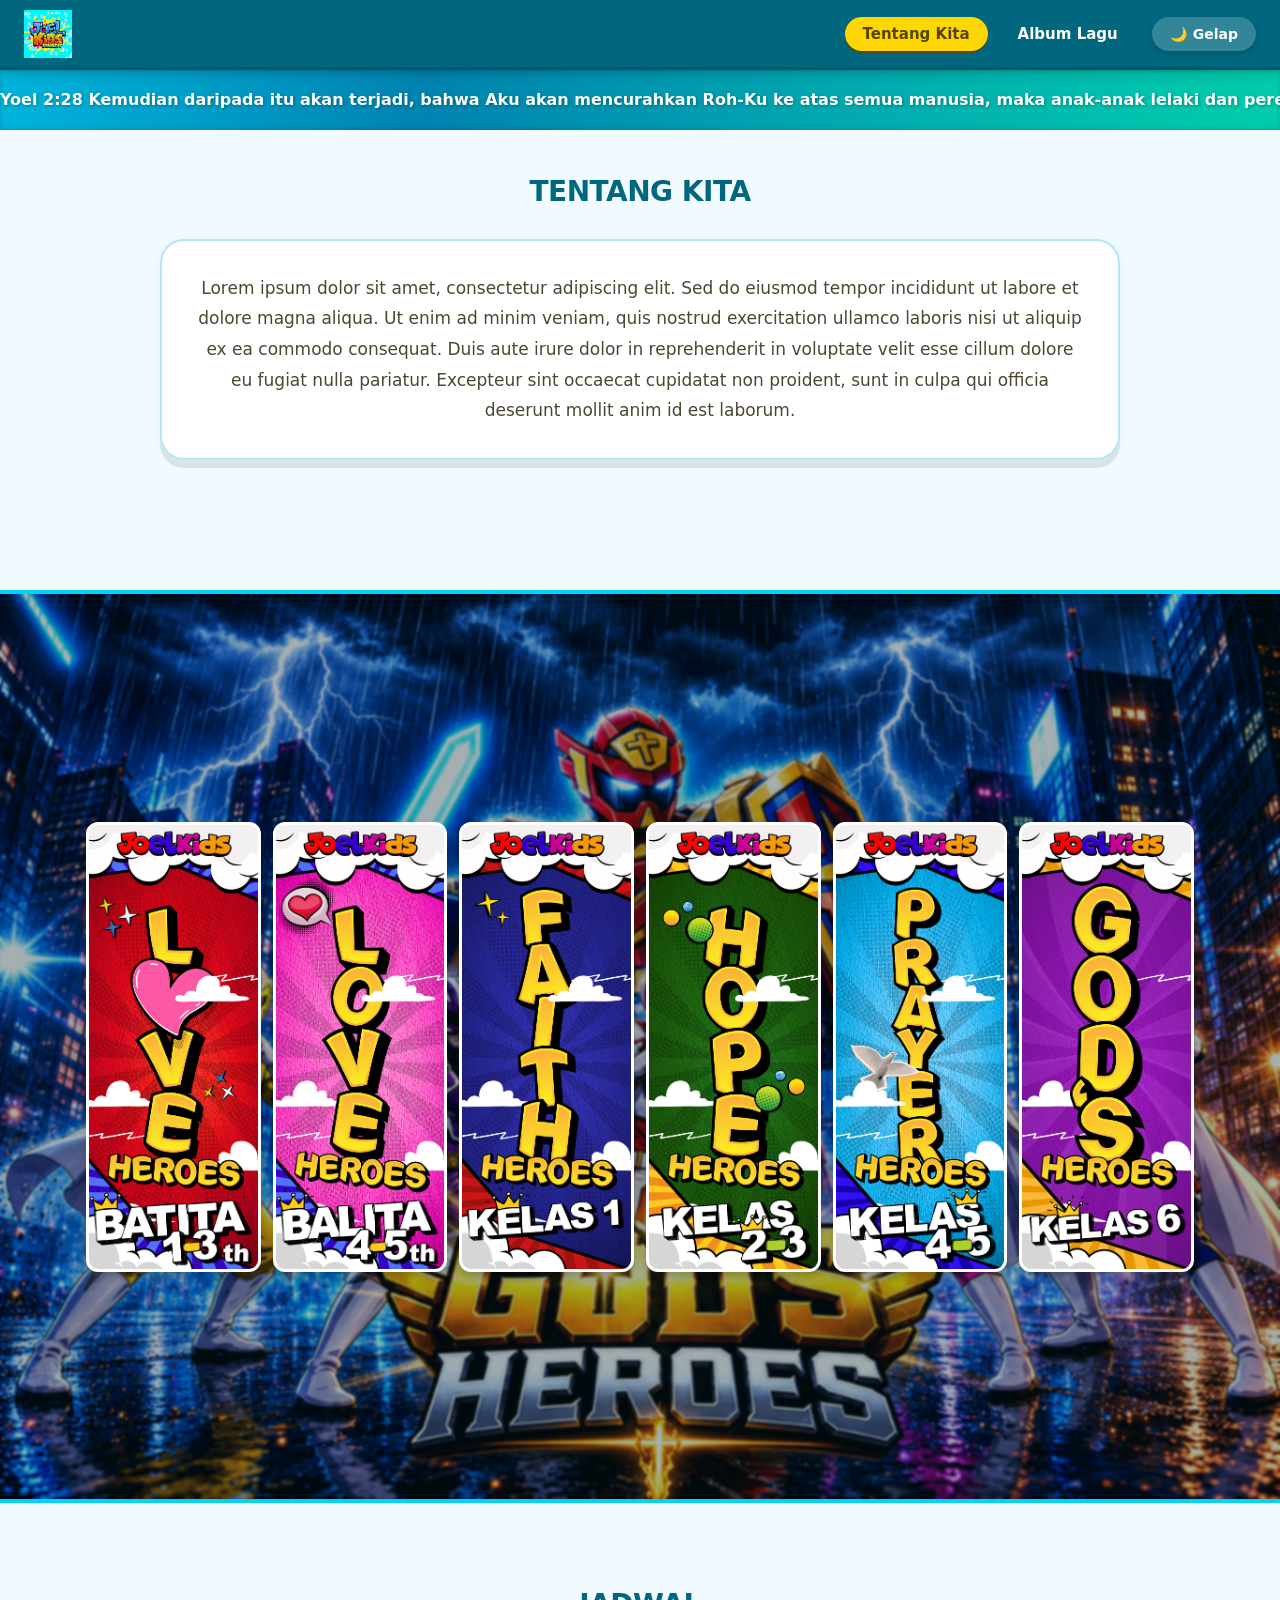
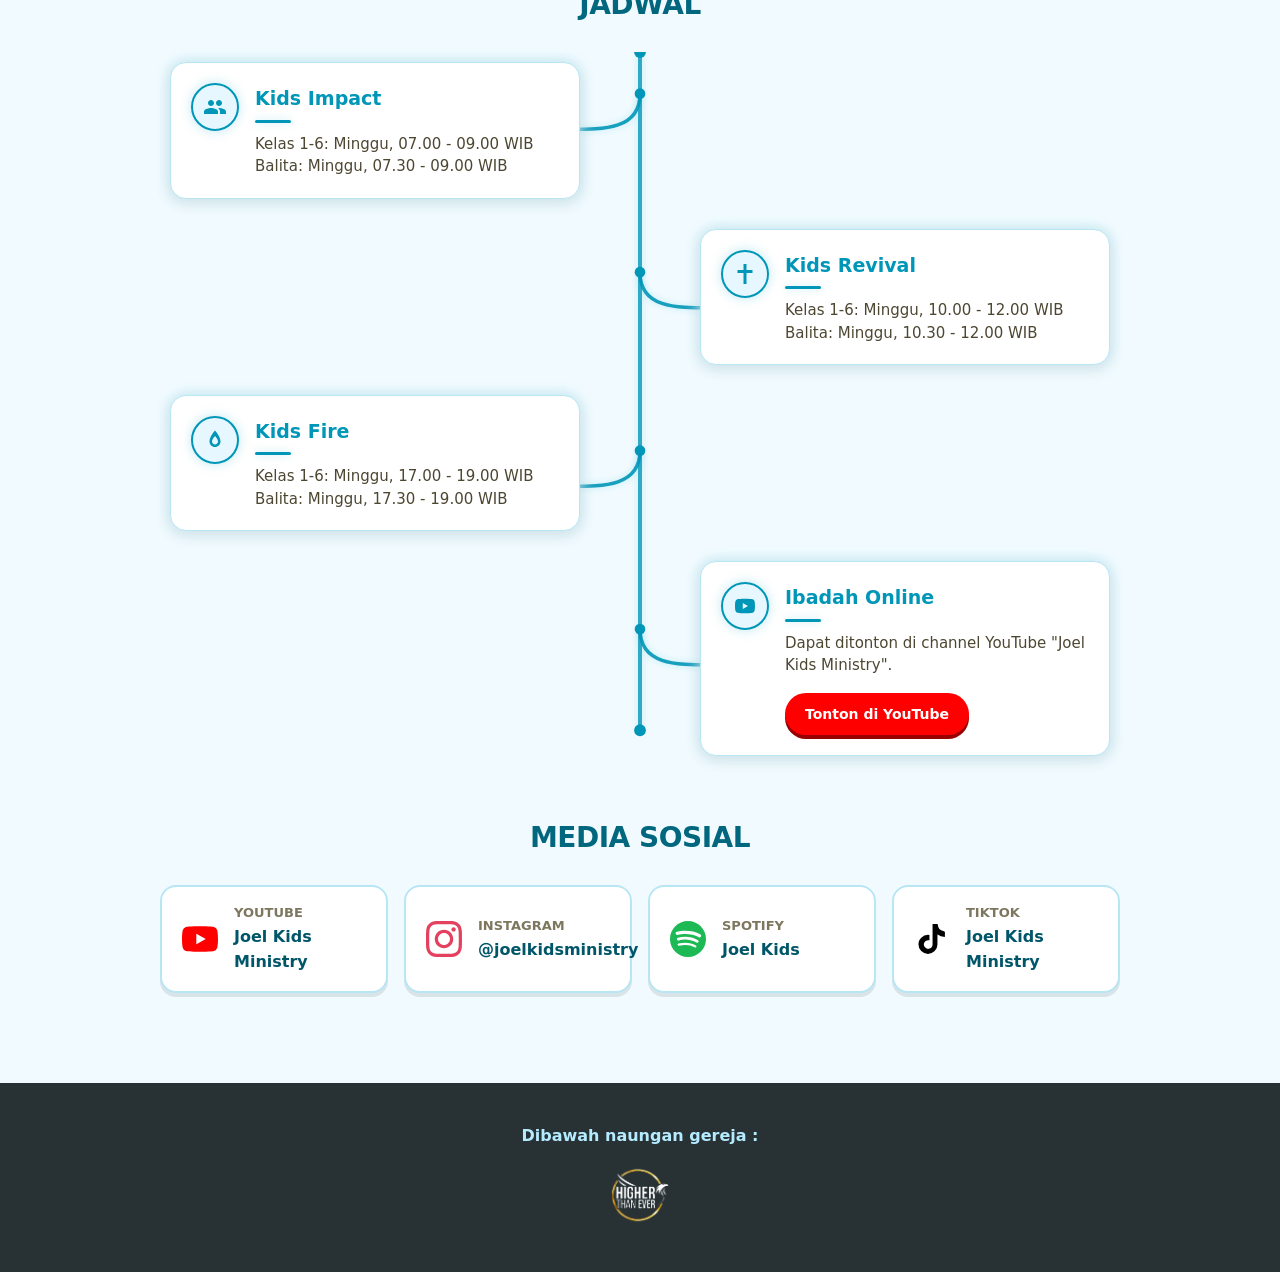
==== commit cdf70385: "fixed jadwal layout" ====
--- a/index.html
+++ b/index.html
@@ -63,33 +63,98 @@
 
     <div class="container">
       <!-- 2d. Jadwal section -->
-      <section class="section">
+      <section class="section jadwal-section">
         <h2 class="section-title">Jadwal</h2>
-        <div class="jadwal-grid">
-          <div class="jadwal-card">
-            <div>
-              <h3 class="service-title">Kids Impact</h3>
-              <p class="schedule-text">Kelas 1-6: Minggu, 07.00 - 09.00 WIB<br>Balita: Minggu, 07.30 - 09.00 WIB</p>
-            </div>
-          </div>
-          <div class="jadwal-card">
-            <div>
-              <h3 class="service-title">Kids Revival</h3>
-              <p class="schedule-text">Kelas 1-6: Minggu, 10.00 - 12.00 WIB<br>Balita: Minggu, 10.30 - 12.00 WIB</p>
-            </div>
-          </div>
-          <div class="jadwal-card">
-            <div>
-              <h3 class="service-title">Kids Fire</h3>
-              <p class="schedule-text">Kelas 1-6: Minggu, 17.00 - 19.00 WIB<br>Balita: Minggu, 17.30 - 19.00 WIB</p>
-            </div>
-          </div>
-          <div class="jadwal-card">
-            <div>
-              <h3 class="service-title">Ibadah Online</h3>
-              <p class="schedule-text">Dapat ditonton di channel YouTube "Joel Kids Ministry".</p>
-            </div>
-            <a href="https://youtube.com/@joelkidsministry?si=W3_oBHQ2Awij22_t" target="_blank" class="yt-btn">Tonton di YouTube</a>
+        <div class="jadwal-tree-wrapper">
+          <!-- Organic Tree Branch Connector Lines -->
+          <svg class="jadwal-tree-svg" viewBox="0 0 800 600" preserveAspectRatio="none" aria-hidden="true">
+            <!-- Central Trunk Line -->
+            <path d="M 400,0 L 400,570" class="tree-line trunk-line" />
+            <circle cx="400" cy="0" r="5" class="tree-node" />
+            <circle cx="400" cy="570" r="5" class="tree-node" />
+
+            <!-- Branch 1: Top-Left (Kids Impact) -->
+            <path d="M 400,35 C 400,65 370,65 340,65" class="tree-line branch-line" />
+            <circle cx="400" cy="35" r="4.5" class="tree-node" />
+
+            <!-- Branch 2: Row 2 Right (Kids Revival) -->
+            <path d="M 400,185 C 400,215 430,215 460,215" class="tree-line branch-line" />
+            <circle cx="400" cy="185" r="4.5" class="tree-node" />
+
+            <!-- Branch 3: Row 3 Left (Kids Fire) -->
+            <path d="M 400,335 C 400,365 370,365 340,365" class="tree-line branch-line" />
+            <circle cx="400" cy="335" r="4.5" class="tree-node" />
+
+            <!-- Branch 4: Row 4 Right (Ibadah Online) -->
+            <path d="M 400,485 C 400,515 430,515 460,515" class="tree-line branch-line" />
+            <circle cx="400" cy="485" r="4.5" class="tree-node" />
+          </svg>
+
+          <div class="jadwal-grid">
+            <!-- Card 1: Top Left -->
+            <div class="jadwal-card card-impact">
+              <div class="card-inner">
+                <div class="card-badge" aria-hidden="true">
+                  <svg viewBox="0 0 24 24" class="badge-icon" fill="currentColor">
+                    <path d="M16 11c1.66 0 2.99-1.34 2.99-3S17.66 5 16 5c-1.66 0-3 1.34-3 3s1.34 3 3 3zm-8 0c1.66 0 2.99-1.34 2.99-3S9.66 5 8 5C6.34 5 5 6.34 5 8s1.34 3 3 3zm0 2c-2.33 0-7 1.17-7 3.5V19h14v-2.5c0-2.33-4.67-3.5-7-3.5zm8 0c-.29 0-.62.02-.97.05 1.16.84 1.97 1.97 1.97 3.45V19h6v-2.5c0-2.33-4.67-3.5-7-3.5z"/>
+                  </svg>
+                </div>
+                <div class="card-content">
+                  <h3 class="service-title">Kids Impact</h3>
+                  <div class="title-underline"></div>
+                  <p class="schedule-text">Kelas 1-6: Minggu, 07.00 - 09.00 WIB<br>Balita: Minggu, 07.30 - 09.00 WIB</p>
+                </div>
+              </div>
+            </div>
+
+            <!-- Card 2: Row 2 Right -->
+            <div class="jadwal-card card-revival">
+              <div class="card-inner">
+                <div class="card-badge" aria-hidden="true">
+                  <svg viewBox="0 0 24 24" class="badge-icon" fill="currentColor">
+                    <path d="M10.5 2h3v6h6v3h-6v11h-3V11h-6V8h6V2z"/>
+                  </svg>
+                </div>
+                <div class="card-content">
+                  <h3 class="service-title">Kids Revival</h3>
+                  <div class="title-underline"></div>
+                  <p class="schedule-text">Kelas 1-6: Minggu, 10.00 - 12.00 WIB<br>Balita: Minggu, 10.30 - 12.00 WIB</p>
+                </div>
+              </div>
+            </div>
+
+            <!-- Card 3: Row 3 Left -->
+            <div class="jadwal-card card-fire">
+              <div class="card-inner">
+                <div class="card-badge" aria-hidden="true">
+                  <svg viewBox="0 0 24 24" class="badge-icon" fill="currentColor">
+                    <path d="M12 2.5c0 0-5.5 6-5.5 11 0 3.04 2.46 5.5 5.5 5.5s5.5-2.46 5.5-5.5c0-5-5.5-11-5.5-11zm0 14c-1.66 0-3-1.34-3-3 0-1.8 1.8-4.2 3-5.5 1.2 1.3 3 3.7 3 5.5 0 1.66-1.34 3-3 3z"/>
+                  </svg>
+                </div>
+                <div class="card-content">
+                  <h3 class="service-title">Kids Fire</h3>
+                  <div class="title-underline"></div>
+                  <p class="schedule-text">Kelas 1-6: Minggu, 17.00 - 19.00 WIB<br>Balita: Minggu, 17.30 - 19.00 WIB</p>
+                </div>
+              </div>
+            </div>
+
+            <!-- Card 4: Row 4 Right -->
+            <div class="jadwal-card card-online">
+              <div class="card-inner">
+                <div class="card-badge" aria-hidden="true">
+                  <svg viewBox="0 0 24 24" class="badge-icon" fill="currentColor">
+                    <path d="M21.58 7.19a2.71 2.71 0 0 0-1.9-1.9C18 4.75 12 4.75 12 4.75s-6 0-7.68.54a2.71 2.71 0 0 0-1.9 1.9C2 8.87 2 12 2 12s0 3.13.42 4.81a2.71 2.71 0 0 0 1.9 1.9c1.68.54 7.68.54 7.68.54s6 0 7.68-.54a2.71 2.71 0 0 0 1.9-1.9C22 15.13 22 12 22 12s0-3.13-.42-4.81zM9.75 15.02V8.98L15 12l-5.25 3.02z"/>
+                  </svg>
+                </div>
+                <div class="card-content">
+                  <h3 class="service-title">Ibadah Online</h3>
+                  <div class="title-underline"></div>
+                  <p class="schedule-text">Dapat ditonton di channel YouTube "Joel Kids Ministry".</p>
+                  <a href="https://youtube.com/@joelkidsministry?si=W3_oBHQ2Awij22_t" target="_blank" class="yt-btn">Tonton di YouTube</a>
+                </div>
+              </div>
+            </div>
           </div>
         </div>
       </section>
--- a/style.css
+++ b/style.css
@@ -4,7 +4,7 @@
   --navbar-bg: #00677e;
   --navbar-border: #005669;
   --card-bg: #ffffff;
-  --card-border: #dfeaee;
+  --card-border: #b8e6f5;
   --card-shadow: #d9e4e8;
   --section-title: #00677e;
   --text-muted: #4d4732;
@@ -14,6 +14,11 @@
   --footer-text: #b4ebff;
   --toggle-bg: rgba(255, 255, 255, 0.2);
   --toggle-text: #ffffff;
+
+  /* Cyan accents & glows */
+  --accent-cyan: #0096b8;
+  --glow-cyan: rgba(0, 168, 204, 0.25);
+  --badge-bg: #e6f7ff;
 }
 
 body.dark-mode {
@@ -22,7 +27,7 @@
   --navbar-bg: #00303b;
   --navbar-border: #001f27;
   --card-bg: #152226;
-  --card-border: #20343a;
+  --card-border: #1e3a47;
   --card-shadow: #081013;
   --section-title: #3cd7ff;
   --text-muted: #c1d6de;
@@ -32,6 +37,11 @@
   --footer-text: #73cbe6;
   --toggle-bg: #ffd700;
   --toggle-text: #544600;
+
+  /* Dark mode cyan glowing card accents */
+  --accent-cyan: #38bdf8;
+  --glow-cyan: rgba(56, 189, 248, 0.35);
+  --badge-bg: #0e2a35;
 }
 
 * {
@@ -276,35 +286,142 @@
   z-index: 20;
 }
 
-/* 2d. Jadwal Section */
+/* 2d. Jadwal Section - Organic Tree Layout */
+.jadwal-tree-wrapper {
+  position: relative;
+  max-width: 940px;
+  margin: 0 auto;
+  padding: 10px 0;
+}
+
+.jadwal-tree-svg {
+  position: absolute;
+  top: 0;
+  left: 0;
+  width: 100%;
+  height: 100%;
+  pointer-events: none;
+  z-index: 1;
+}
+
+.tree-line {
+  fill: none;
+  stroke: var(--accent-cyan);
+  stroke-linecap: round;
+  stroke-linejoin: round;
+  vector-effect: non-scaling-stroke;
+  transition: stroke 0.3s ease;
+  filter: drop-shadow(0 0 3px var(--glow-cyan));
+}
+
+.trunk-line {
+  stroke-width: 4px;
+  opacity: 0.8;
+}
+
+.branch-line {
+  stroke-width: 3.5px;
+  opacity: 0.9;
+}
+
+.tree-node {
+  fill: var(--accent-cyan);
+  transition: fill 0.3s ease;
+}
+
 .jadwal-grid {
   display: grid;
-  grid-template-columns: repeat(auto-fit, minmax(280px, 1fr));
-  gap: 20px;
+  grid-template-columns: 1fr 1fr;
+  row-gap: 30px;
+  column-gap: 120px;
+  position: relative;
+  z-index: 2;
+}
+
+/* Zigzag layout positioning */
+.card-impact {
+  grid-column: 1;
+  grid-row: 1;
+}
+
+.card-revival {
+  grid-column: 2;
+  grid-row: 2;
+}
+
+.card-fire {
+  grid-column: 1;
+  grid-row: 3;
+}
+
+.card-online {
+  grid-column: 2;
+  grid-row: 4;
 }
 
 .jadwal-card {
   background: var(--card-bg);
-  padding: 24px;
-  border-radius: 20px;
-  border: 2px solid var(--card-border);
-  box-shadow: 0 6px 0 var(--card-shadow);
-  display: flex;
-  flex-direction: column;
-  justify-content: space-between;
+  padding: 20px;
+  border-radius: 16px;
+  border: 1.5px solid var(--card-border);
+  box-shadow: 0 4px 16px var(--card-shadow), 0 0 14px var(--glow-cyan);
   transition: all 0.3s ease;
+  position: relative;
 }
 
 .jadwal-card:hover {
   transform: translateY(-3px);
+  border-color: var(--accent-cyan);
+  box-shadow: 0 8px 24px var(--card-shadow), 0 0 22px var(--glow-cyan);
+}
+
+.card-inner {
+  display: flex;
+  align-items: flex-start;
+  gap: 16px;
+}
+
+.card-badge {
+  width: 48px;
+  height: 48px;
+  border-radius: 50%;
+  background: var(--badge-bg);
+  border: 2px solid var(--accent-cyan);
+  display: flex;
+  align-items: center;
+  justify-content: center;
+  flex-shrink: 0;
+  color: var(--accent-cyan);
+  box-shadow: 0 0 12px var(--glow-cyan);
+  transition: all 0.3s ease;
+}
+
+.badge-icon {
+  width: 24px;
+  height: 24px;
+}
+
+.card-content {
+  flex: 1;
+  display: flex;
+  flex-direction: column;
 }
 
 .service-title {
-  font-size: 20px;
-  color: var(--section-title);
+  font-size: 19px;
+  color: var(--accent-cyan);
   font-weight: 700;
-  margin-bottom: 10px;
+  margin-bottom: 2px;
   transition: color 0.3s ease;
+}
+
+.title-underline {
+  width: 36px;
+  height: 3px;
+  background-color: var(--accent-cyan);
+  border-radius: 2px;
+  margin: 4px 0 10px 0;
+  box-shadow: 0 0 8px var(--glow-cyan);
 }
 
 .schedule-text {
@@ -422,6 +539,63 @@
 }
 
 /* Mobile responsive */
+@media (max-width: 768px) {
+  .jadwal-tree-svg {
+    display: none;
+  }
+  
+  .jadwal-tree-wrapper {
+    padding-left: 28px;
+    margin-left: 12px;
+    margin-right: 4px;
+    border-left: 4px solid var(--accent-cyan);
+    box-shadow: -3px 0 10px var(--glow-cyan);
+    border-radius: 2px;
+  }
+
+  .jadwal-grid {
+    display: flex;
+    flex-direction: column;
+    gap: 24px;
+  }
+
+  .card-impact,
+  .card-revival,
+  .card-fire,
+  .card-online {
+    grid-column: auto;
+    grid-row: auto;
+    width: 100%;
+  }
+
+  /* Curved branch connector for left-aligned trunk */
+  .jadwal-card::before {
+    content: '';
+    position: absolute;
+    left: -28px;
+    top: 32px;
+    width: 24px;
+    height: 18px;
+    border-left: 3.5px solid var(--accent-cyan);
+    border-bottom: 3.5px solid var(--accent-cyan);
+    border-bottom-left-radius: 14px;
+    box-shadow: -2px 2px 8px var(--glow-cyan);
+  }
+
+  /* Node dot on trunk */
+  .jadwal-card::after {
+    content: '';
+    position: absolute;
+    left: -32px;
+    top: 29px;
+    width: 8px;
+    height: 8px;
+    border-radius: 50%;
+    background-color: var(--accent-cyan);
+    box-shadow: 0 0 8px var(--glow-cyan);
+  }
+}
+
 @media (max-width: 600px) {
   .small-banner-img {
     max-width: 28%;
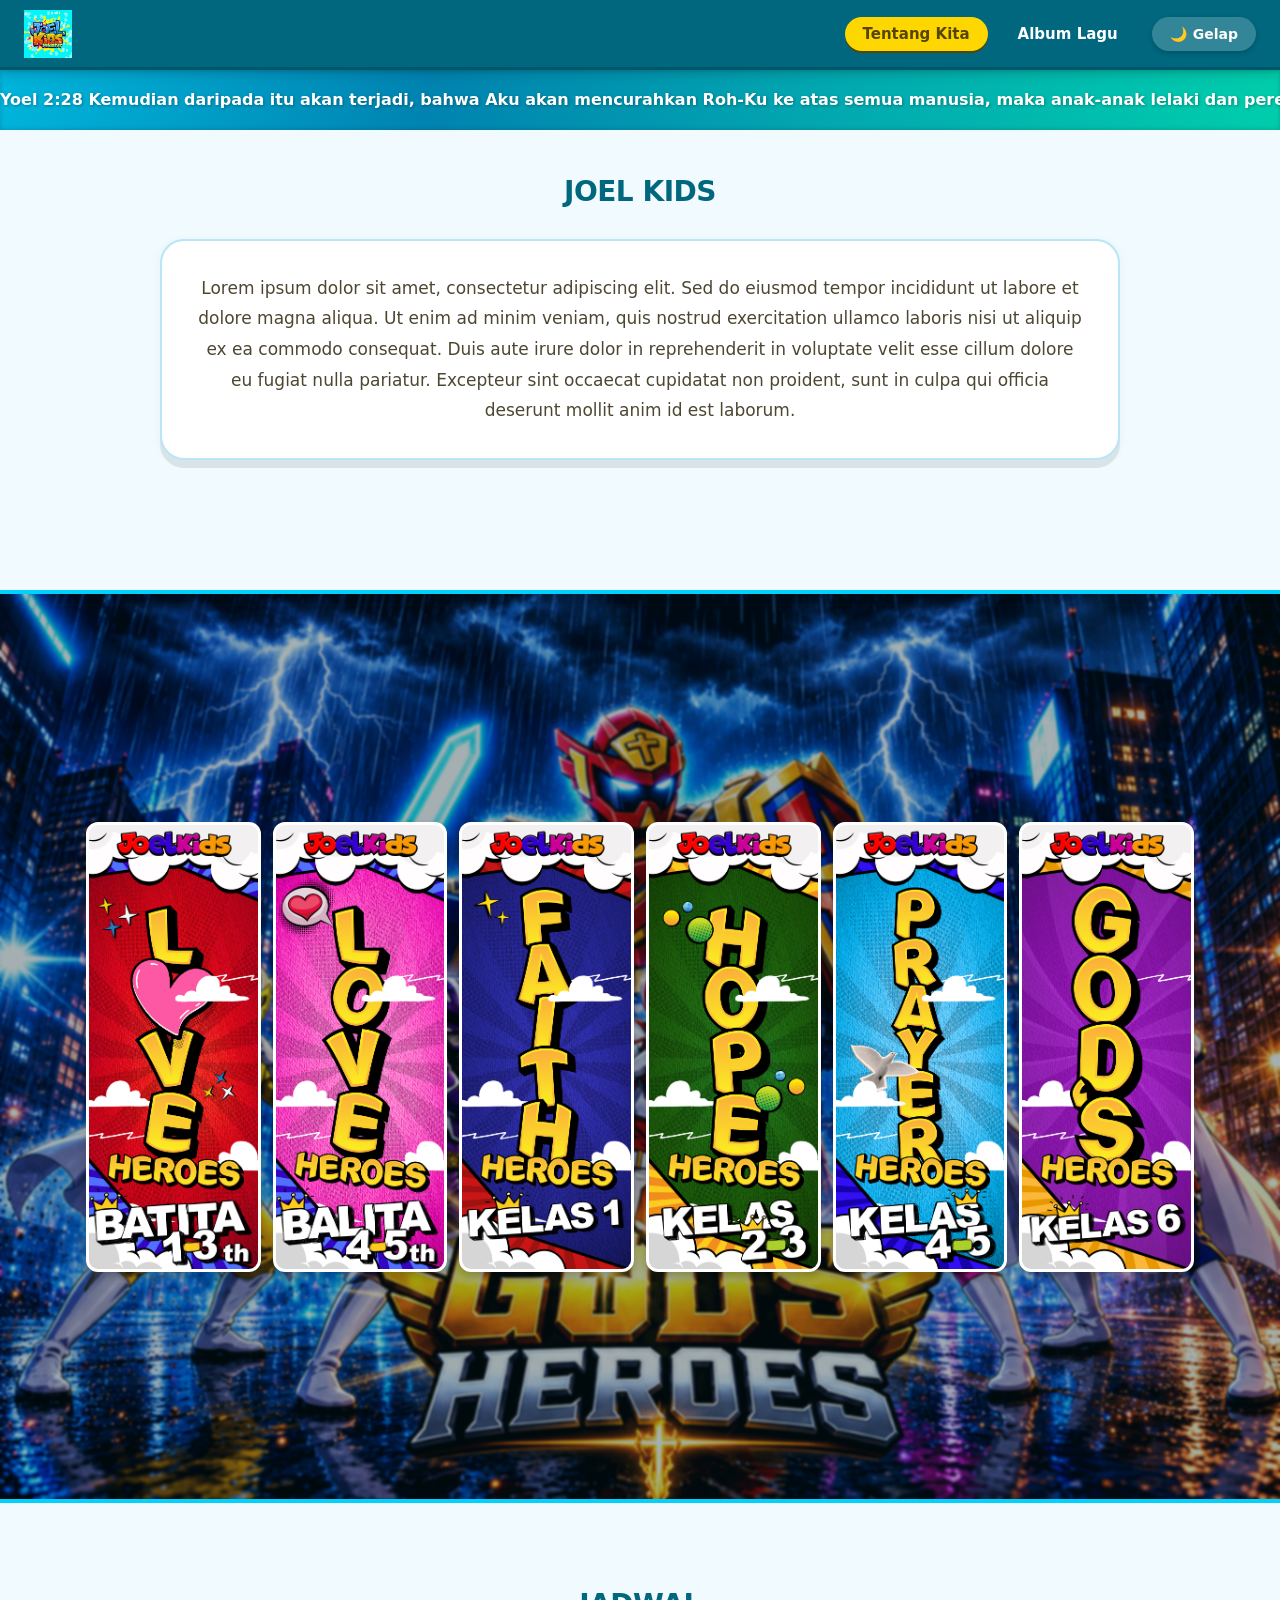
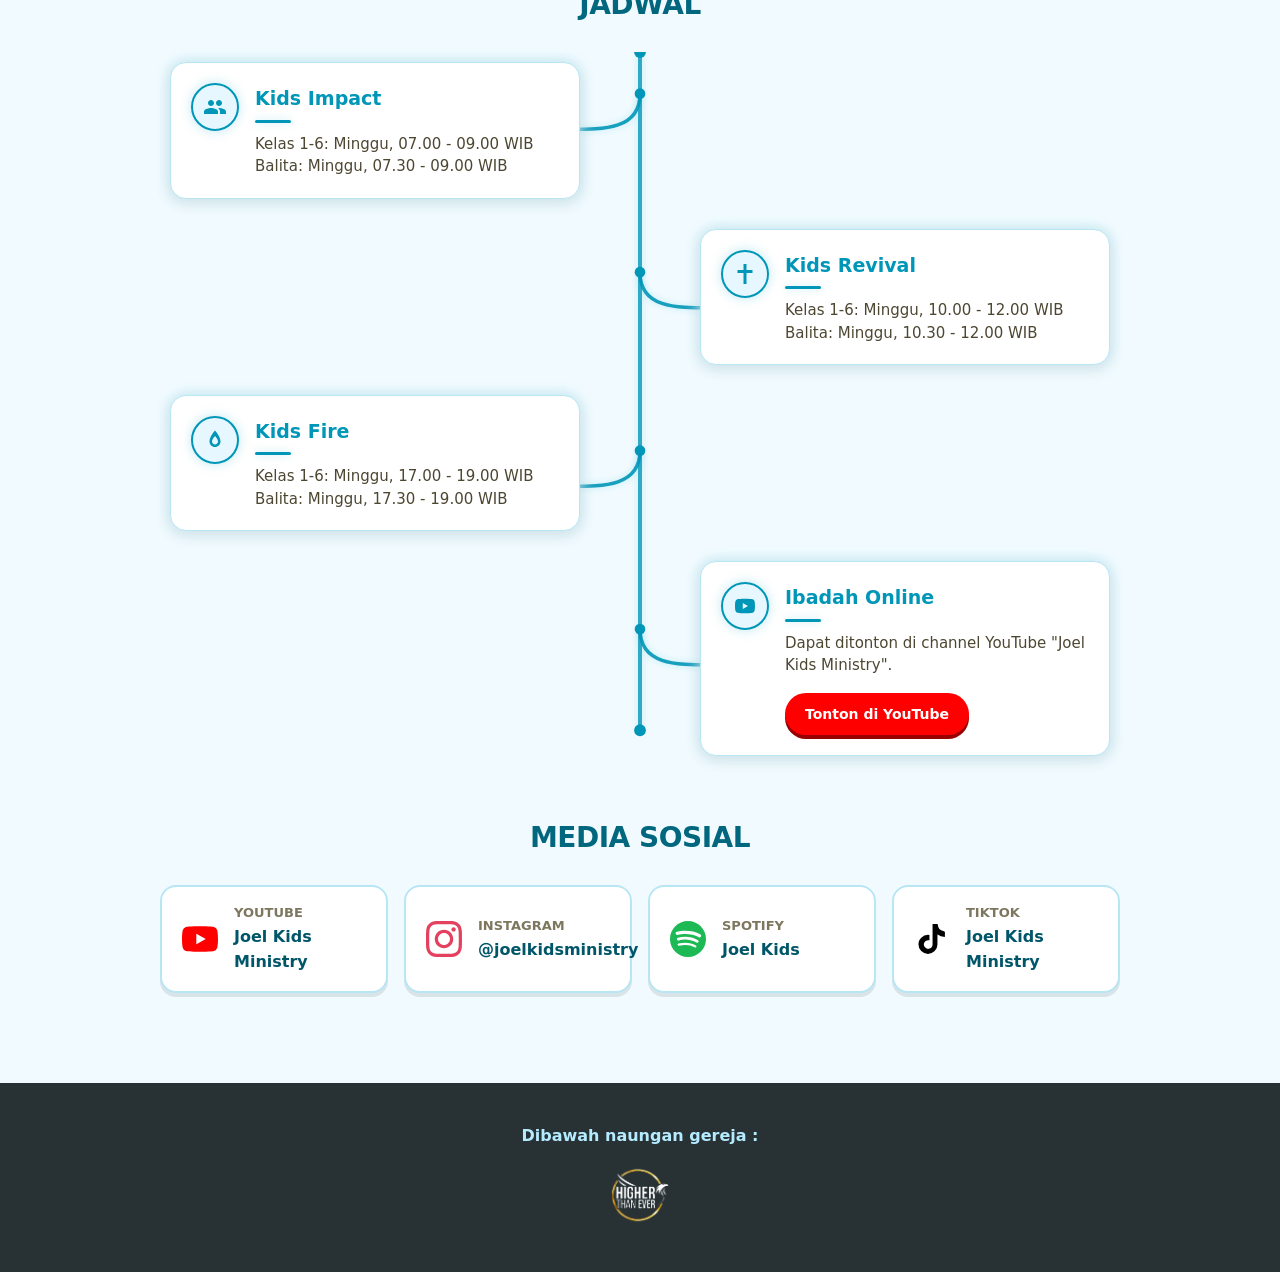
==== commit c32f6297: "added album lagu contents" ====
--- a/index.html
+++ b/index.html
@@ -37,7 +37,7 @@
     <div class="container">
       <!-- 2b. About paragraph -->
       <section class="section">
-        <h2 class="section-title">Tentang Kita</h2>
+        <h2 class="section-title">Joel Kids</h2>
         <div class="about-card">
           <p class="about-text">
             Lorem ipsum dolor sit amet, consectetur adipiscing elit. Sed do eiusmod tempor incididunt ut labore et dolore magna aliqua. Ut enim ad minim veniam, quis nostrud exercitation ullamco laboris nisi ut aliquip ex ea commodo consequat. Duis aute irure dolor in reprehenderit in voluptate velit esse cillum dolore eu fugiat nulla pariatur. Excepteur sint occaecat cupidatat non proident, sunt in culpa qui officia deserunt mollit anim id est laborum.
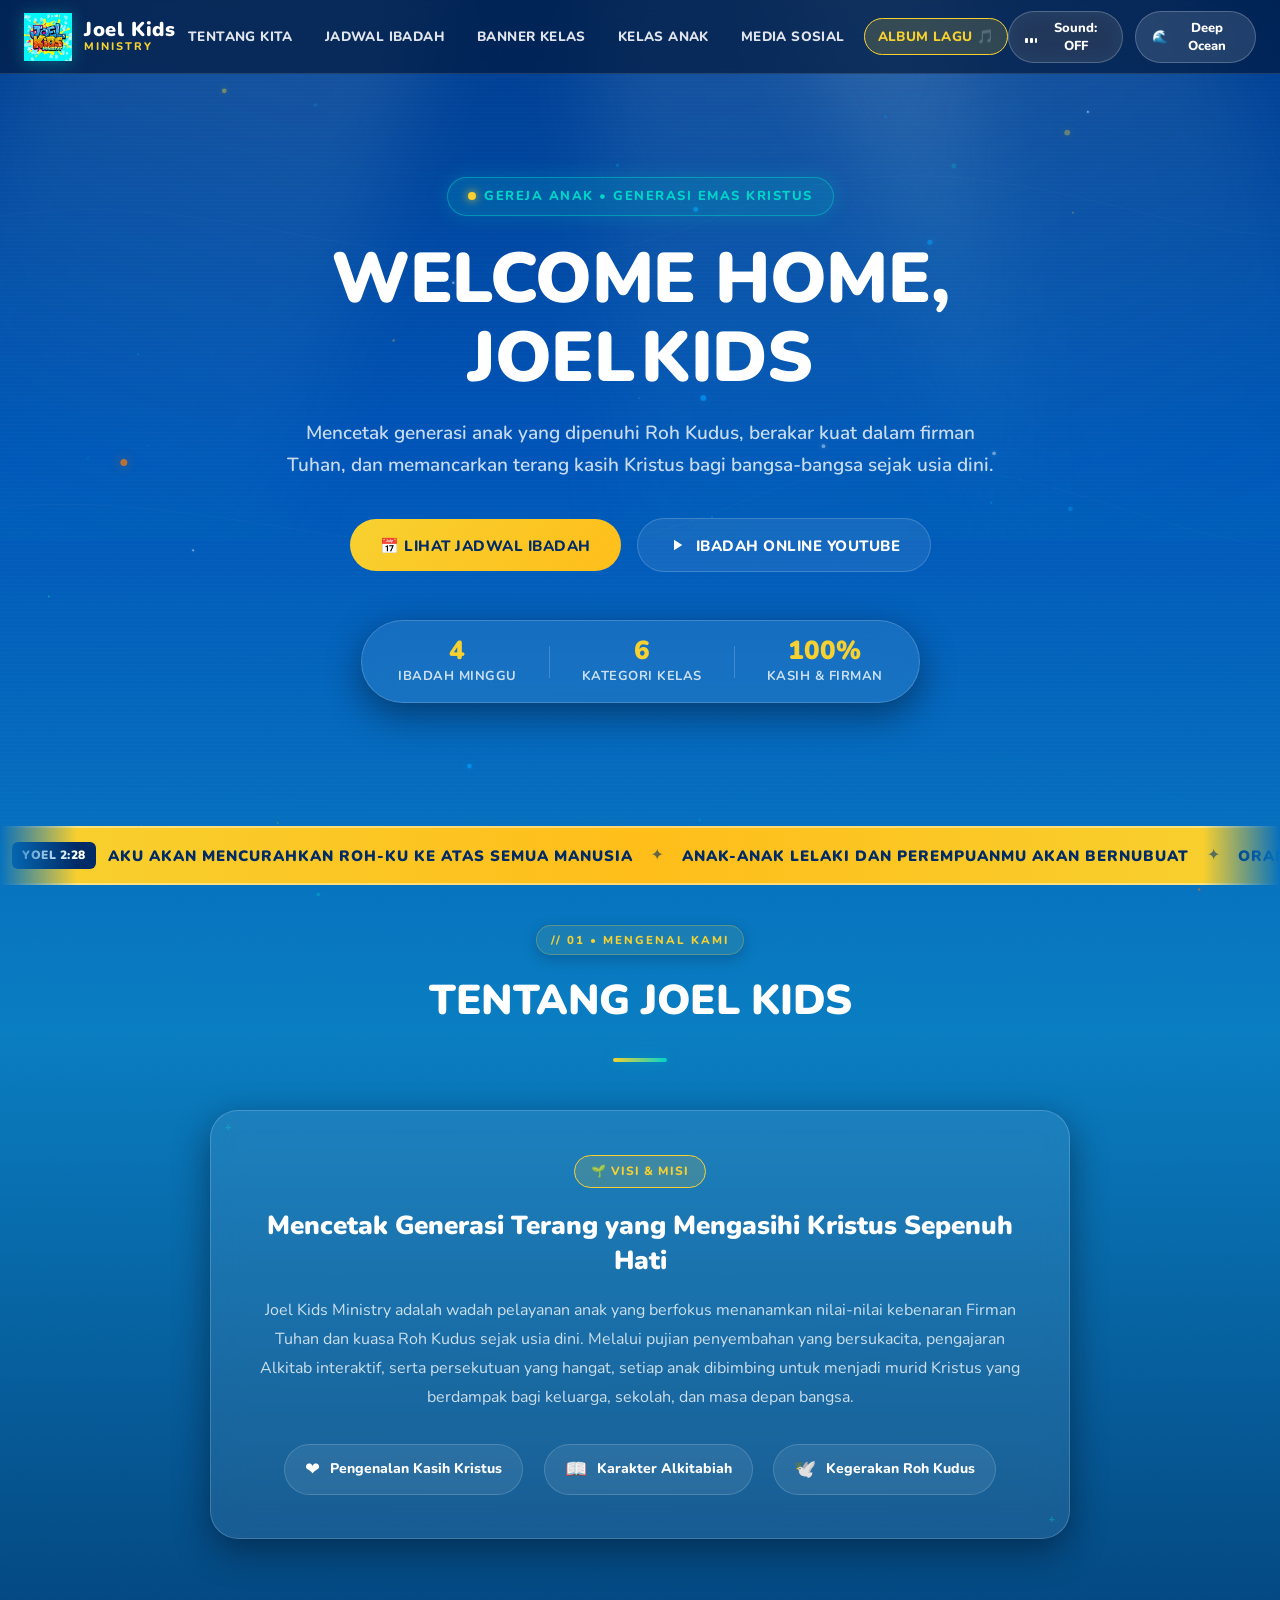
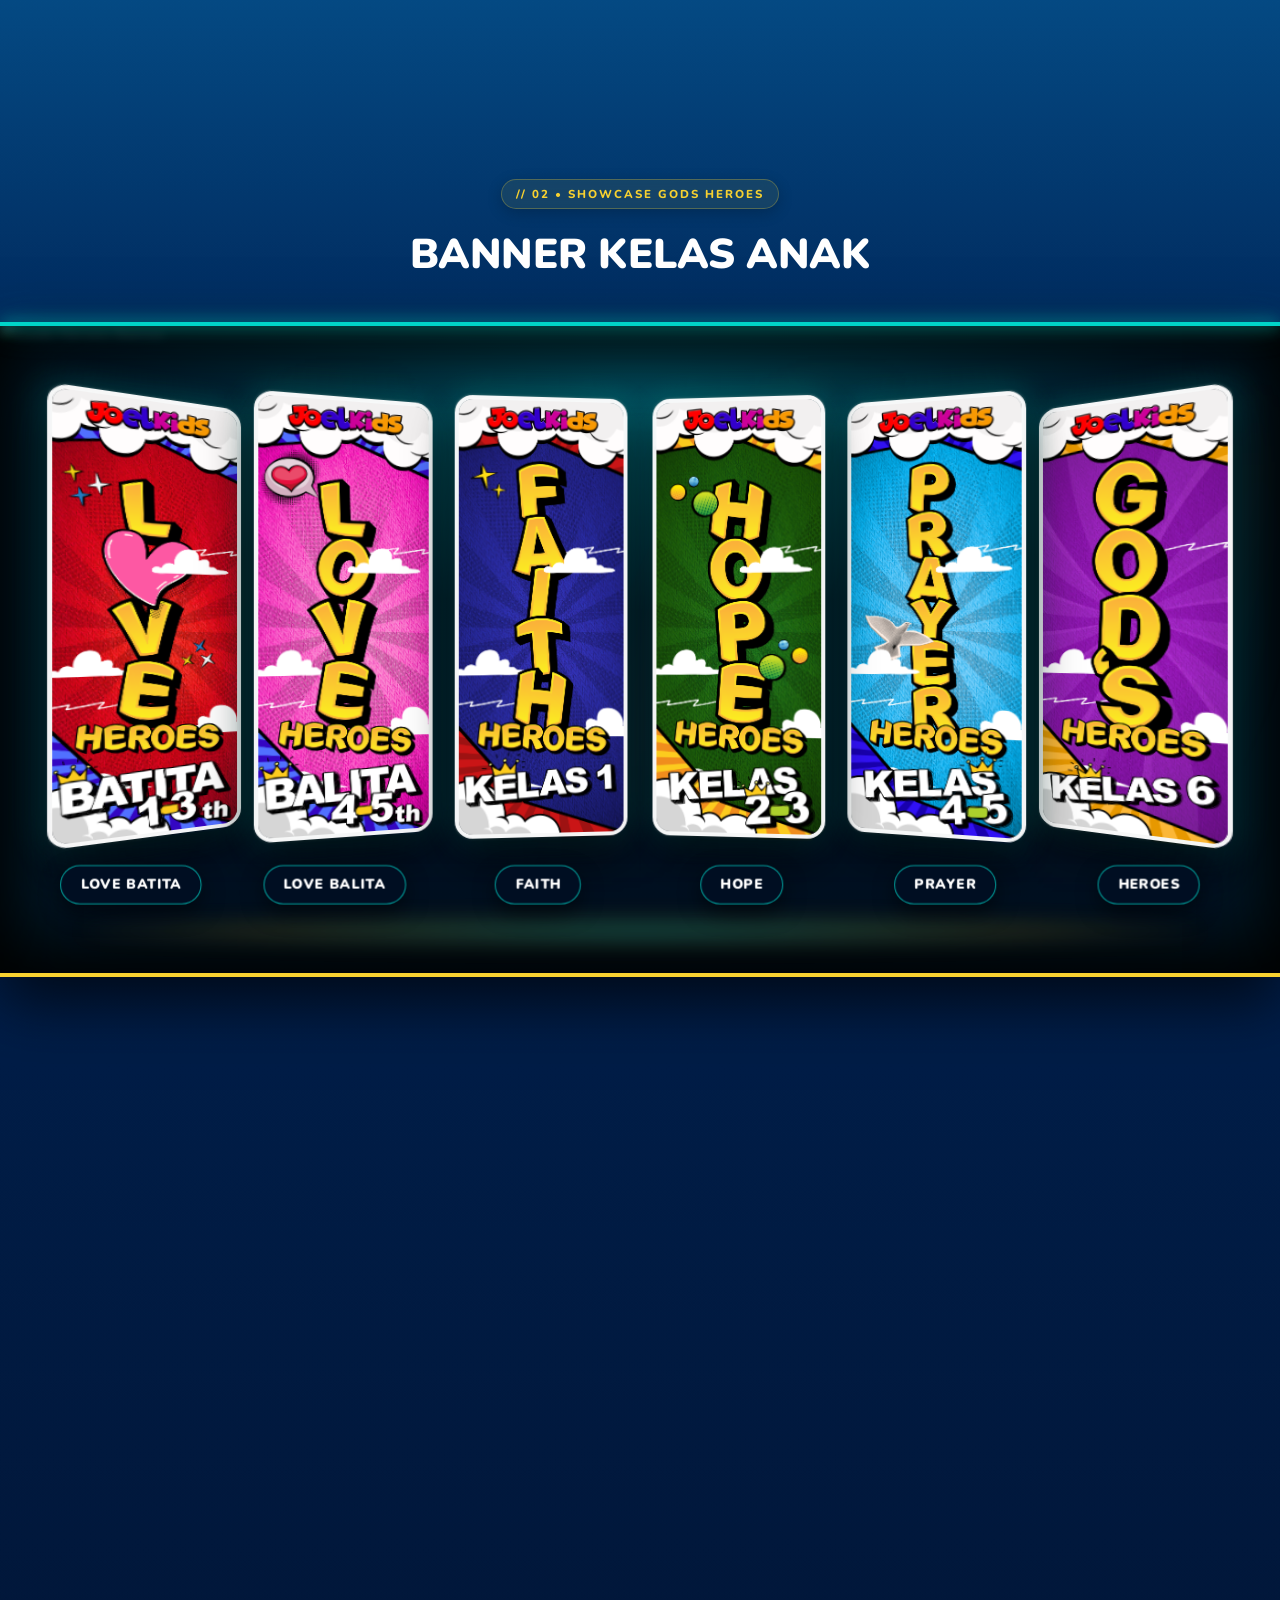
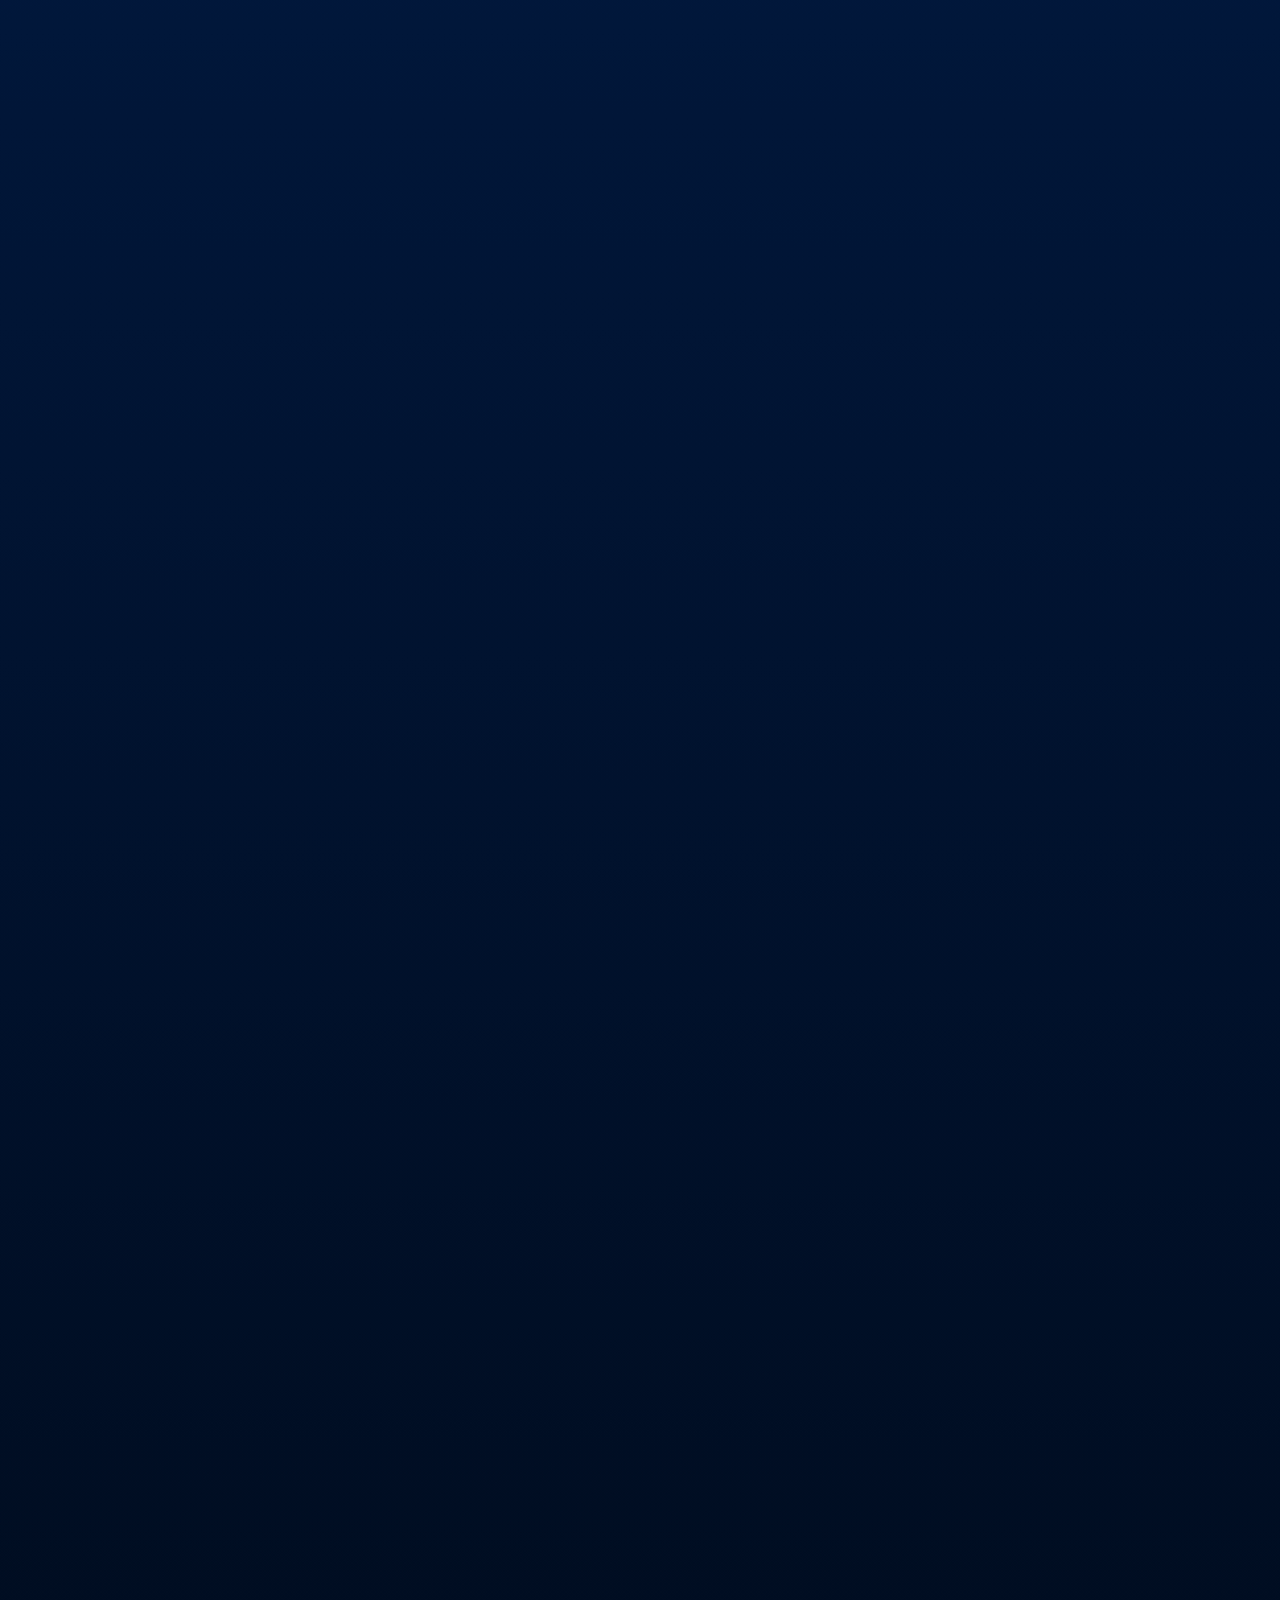
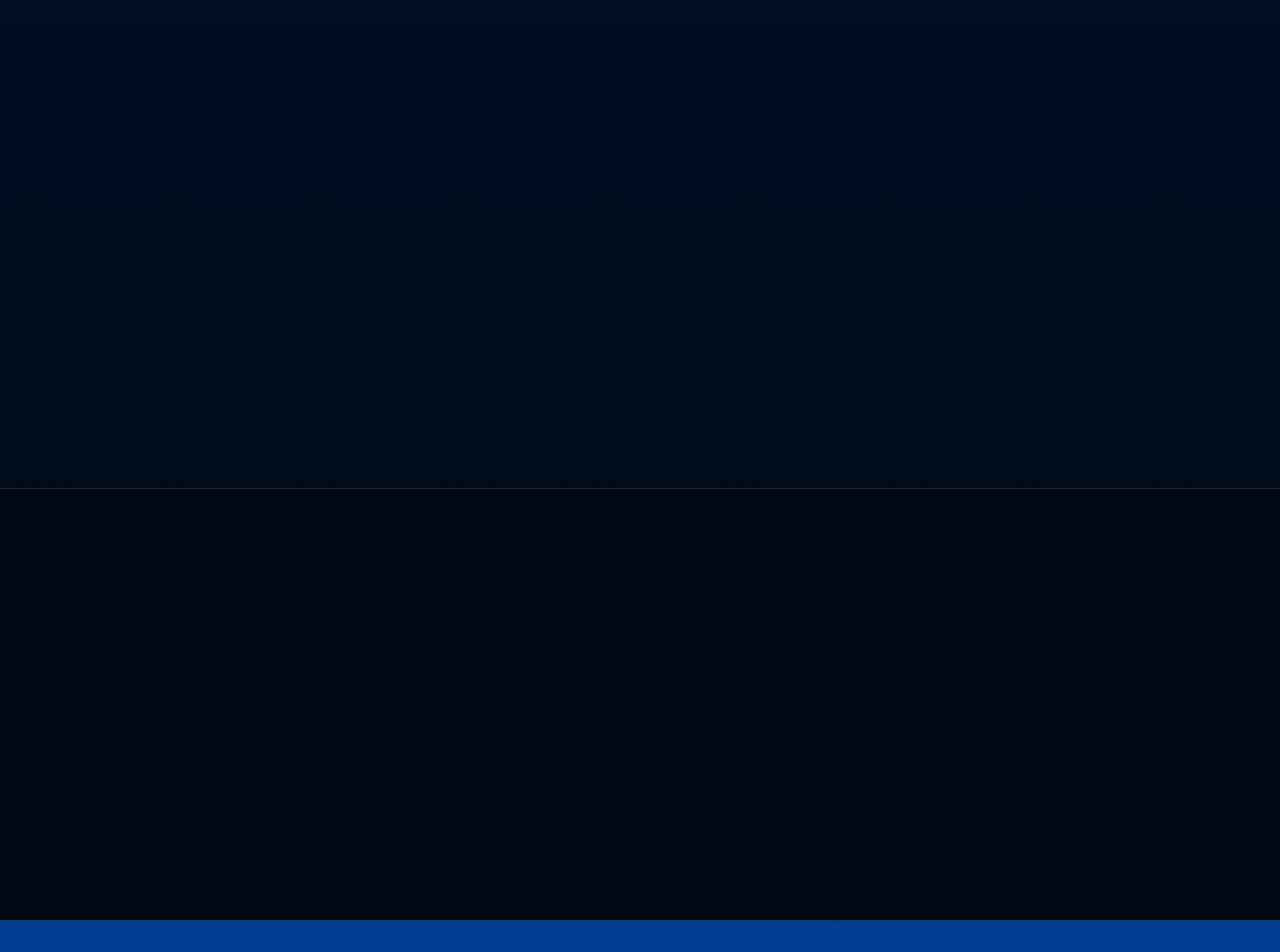
==== commit 93138c1c: "Initial clean commit of code only" ====
--- a/index.html
+++ b/index.html
@@ -3,215 +3,693 @@
 <head>
   <meta charset="UTF-8">
   <meta name="viewport" content="width=device-width, initial-scale=1.0">
-  <title>Tentang Kita - Joel Kids Ministry</title>
+  <title>Joel Kids Ministry | Gereja Anak Generasi Emas</title>
+  <meta name="description" content="Website resmi Joel Kids Ministry. Jadwal ibadah anak, pengenalan kelas Gods Heroes, media sosial, dan lagu rohani anak.">
+  <link rel="icon" type="image/svg+xml" href="asset/icon.svg">
+  
+  <!-- Modern Rounded Typography (Google Font Nunito) -->
+  <link rel="preconnect" href="https://fonts.googleapis.com">
+  <link rel="preconnect" href="https://fonts.gstatic.com" crossorigin>
+  <link href="https://fonts.googleapis.com/css2?family=Nunito:wght@600;700;800;900&display=swap" rel="stylesheet">
+  
   <link rel="stylesheet" href="style.css">
 </head>
 <body>
 
-  <!-- 1. Navbar (shared) -->
+  <!-- ── Ambient Ocean Atmosphere Decor ────────────────────────── -->
+  <div class="ocean-sunrays" aria-hidden="true">
+    <div class="ray ray-1"></div>
+    <div class="ray ray-2"></div>
+    <div class="ray ray-3"></div>
+  </div>
+  <div class="ocean-bubbles" aria-hidden="true"></div>
+  <canvas id="ohzi-ambient-canvas" class="ambient-stars-canvas" aria-hidden="true"></canvas>
+  <canvas id="biolum-fluid-canvas" class="biolum-fluid-canvas" aria-hidden="true"></canvas>
+
+  <!-- ── Landon Norris Topographic Contour Lines Layer ─────────── -->
+  <div class="landon-topographic-layer" aria-hidden="true">
+    <svg class="topo-svg" viewBox="0 0 1600 1000" preserveAspectRatio="none">
+      <path d="M-100,180 C250,80 500,280 850,150 C1200,20 1450,220 1700,160" class="topo-path p1" />
+      <path d="M-100,260 C280,160 520,380 900,240 C1240,110 1480,310 1700,250" class="topo-path p2" />
+      <path d="M-100,420 C320,320 600,520 980,380 C1300,250 1520,460 1700,400" class="topo-path p3" />
+      <path d="M-100,580 C240,500 560,700 920,560 C1260,430 1460,650 1700,600" class="topo-path p4" />
+      <path d="M-100,740 C350,660 680,860 1050,720 C1340,600 1540,810 1700,760" class="topo-path p5" />
+      <path d="M-100,900 C280,820 620,980 980,870 C1280,770 1490,940 1700,910" class="topo-path p6" />
+    </svg>
+  </div>
+
+  <!-- ── 1. Modern Sticky Frosted Glass Navbar ────────────────── -->
   <header class="navbar">
-    <a href="index.html" class="nav-brand">
-      <img src="asset/joelkids_logo.png" alt="Joel Kids Logo" class="logo-img">
-    </a>
-    <div class="nav-controls">
-      <ul class="nav-links">
-        <li><a href="index.html" class="nav-link active">Tentang Kita</a></li>
-        <li><a href="album-lagu.html" class="nav-link">Album Lagu</a></li>
-      </ul>
-      <button id="theme-toggle" class="theme-toggle-btn" aria-label="Ganti Mode Tema">
-        <span id="theme-icon">🌙</span>
-        <span id="theme-text">Gelap</span>
-      </button>
+    <div class="nav-container">
+      <a href="index.html" class="nav-brand" aria-label="Beranda Joel Kids">
+        <img src="asset/joelkids_logo.png" alt="Joel Kids Logo" class="logo-img" onerror="this.src='asset/icon.svg'">
+        <div class="brand-text">
+          <span class="brand-title joelkids-rainbow-hook" aria-label="Joel Kids">
+            <span class="rainbow-letter" data-color="#ff3355">J</span><span class="rainbow-letter" data-color="#ff7a00">o</span><span class="rainbow-letter" data-color="#ffd200">e</span><span class="rainbow-letter" data-color="#00e676">l</span><span class="rainbow-space">&nbsp;</span><span class="rainbow-letter" data-color="#00d4c8">K</span><span class="rainbow-letter" data-color="#00a2ff">i</span><span class="rainbow-letter" data-color="#9d4edd">d</span><span class="rainbow-letter" data-color="#ff3399">s</span>
+          </span>
+          <span class="brand-sub">MINISTRY</span>
+        </div>
+      </a>
+
+      <!-- Desktop Navigation Menu -->
+      <nav class="nav-menu" id="nav-menu">
+        <ul class="nav-links">
+          <li><a href="#about" class="nav-link">Tentang Kita</a></li>
+          <li><a href="#jadwal" class="nav-link">Jadwal Ibadah</a></li>
+          <li><a href="#banner-heroes" class="nav-link">Banner Kelas</a></li>
+          <li><a href="#kelas" class="nav-link">Kelas Anak</a></li>
+          <li><a href="#social" class="nav-link">Media Sosial</a></li>
+          <li><a href="album-lagu.html" class="nav-link nav-highlight">Album Lagu 🎵</a></li>
+        </ul>
+      </nav>
+
+      <!-- Right Controls: Sound Design, Theme Toggle & Mobile Hamburger -->
+      <div class="nav-actions">
+        <button id="sound-toggle" class="sound-toggle-btn" aria-label="Aktifkan Sound Effects" title="Sound Atmosphere (Active Theory Style)">
+          <span class="sound-eq-icon" aria-hidden="true">
+            <span class="s-bar"></span>
+            <span class="s-bar"></span>
+            <span class="s-bar"></span>
+          </span>
+          <span id="sound-text">Sound: OFF</span>
+        </button>
+
+        <button id="theme-toggle" class="theme-toggle-btn" aria-label="Ganti Tema">
+          <span id="theme-icon">🌊</span>
+          <span id="theme-text">Deep Ocean</span>
+        </button>
+
+        <button id="mobile-toggle" class="mobile-toggle-btn" aria-label="Buka Menu Navigasi">
+          <span class="hamburger-bar"></span>
+          <span class="hamburger-bar"></span>
+          <span class="hamburger-bar"></span>
+        </button>
+      </div>
     </div>
   </header>
+  <div class="nav-backdrop" id="nav-backdrop" aria-hidden="true"></div>
 
   <main class="main-content">
-    <!-- 2a. Scrolling verse banner -->
-    <div class="verse-banner">
-      <div class="marquee-wrapper">
-        <span class="marquee-content">Yoel 2:28 Kemudian daripada itu akan terjadi, bahwa Aku akan mencurahkan Roh-Ku ke atas semua manusia, maka anak-anak lelaki dan perempuanmu akan bernubuat; orang-orang tuamu akan mendapat mimpi, pemuda-pemudamu akan mendapat penglihatan.</span>
-        <span class="marquee-content">Yoel 2:28 Kemudian daripada itu akan terjadi, bahwa Aku akan mencurahkan Roh-Ku ke atas semua manusia, maka anak-anak lelaki dan perempuanmu akan bernubuat; orang-orang tuamu akan mendapat mimpi, pemuda-pemudamu akan mendapat penglihatan.</span>
-      </div>
-    </div>
-
-    <div class="container">
-      <!-- 2b. About paragraph -->
-      <section class="section">
-        <h2 class="section-title">Joel Kids</h2>
-        <div class="about-card">
-          <p class="about-text">
-            Lorem ipsum dolor sit amet, consectetur adipiscing elit. Sed do eiusmod tempor incididunt ut labore et dolore magna aliqua. Ut enim ad minim veniam, quis nostrud exercitation ullamco laboris nisi ut aliquip ex ea commodo consequat. Duis aute irure dolor in reprehenderit in voluptate velit esse cillum dolore eu fugiat nulla pariatur. Excepteur sint occaecat cupidatat non proident, sunt in culpa qui officia deserunt mollit anim id est laborum.
-          </p>
+    
+    <!-- ── 2. Cinematic Hero Section (GMS Church Vibe x Ocean Depth x Lando Norris Ambient Video) ── -->
+    <section class="hero-section" id="hero">
+      <!-- Ambient Cinematic Video Layer (Inspired by landonorris.com) -->
+      <div class="hero-ambient-video-wrapper" id="hero-ambient-wrapper" aria-hidden="true">
+        <video id="hero-bg-video" class="hero-bg-video" autoplay muted loop playsinline preload="auto">
+          <source src="3qj35j5j3q/normal/THEME SONG JOEL KIDS.mp4" type="video/mp4">
+        </video>
+        <div class="hero-video-scrim"></div>
+        <div class="hero-video-grid-lines"></div>
+      </div>
+
+      <div class="hero-container">
+        <div class="hero-badge">
+          <span class="badge-dot"></span>
+          GEREJA ANAK • GENERASI EMAS KRISTUS
+        </div>
+        
+        <h1 class="hero-title">
+          WELCOME HOME, <br>
+          <span class="gradient-text joelkids-rainbow-hook" id="hero-title-hook" aria-label="Joel Kids">
+            <span class="rainbow-letter" data-color="#ff3355">J</span><span class="rainbow-letter" data-color="#ff7a00">o</span><span class="rainbow-letter" data-color="#ffd200">e</span><span class="rainbow-letter" data-color="#00e676">l</span><span class="rainbow-space">&nbsp;</span><span class="rainbow-letter" data-color="#00d4c8">K</span><span class="rainbow-letter" data-color="#00a2ff">i</span><span class="rainbow-letter" data-color="#9d4edd">d</span><span class="rainbow-letter" data-color="#ff3399">s</span>
+          </span>
+        </h1>
+        
+        <p class="hero-subtitle">
+          Mencetak generasi anak yang dipenuhi Roh Kudus, berakar kuat dalam firman Tuhan, 
+          dan memancarkan terang kasih Kristus bagi bangsa-bangsa sejak usia dini.
+        </p>
+
+        <div class="hero-actions">
+          <a href="#jadwal" class="btn btn-primary">
+            <span>📅 Lihat Jadwal Ibadah</span>
+          </a>
+          <a href="https://youtube.com/@joelkidsministry?si=W3_oBHQ2Awij22_t" target="_blank" rel="noopener noreferrer" class="btn btn-glass">
+            <svg class="btn-icon" viewBox="0 0 24 24" fill="currentColor">
+              <path d="M8 5v14l11-7z"/>
+            </svg>
+            <span>Ibadah Online YouTube</span>
+          </a>
+        </div>
+
+        <!-- Quick Highlight Metrics -->
+        <div class="hero-metrics">
+          <div class="metric-item">
+            <span class="metric-number">4</span>
+            <span class="metric-label">Ibadah Minggu</span>
+          </div>
+          <div class="metric-divider"></div>
+          <div class="metric-item">
+            <span class="metric-number">6</span>
+            <span class="metric-label">Kategori Kelas</span>
+          </div>
+          <div class="metric-divider"></div>
+          <div class="metric-item">
+            <span class="metric-number">100%</span>
+            <span class="metric-label">Kasih & Firman</span>
+          </div>
+        </div>
+      </div>
+    </section>
+
+    <!-- ── 3. High-Energy Infinite Marquee Banner (GMS Style) ──── -->
+    <section class="vision-marquee-section" aria-label="Ayat Firman Berjalan">
+      <div class="marquee-track">
+        <div class="marquee-content">
+          <span class="marquee-badge">YOEL 2:28</span>
+          <span class="marquee-text">AKU AKAN MENCURAHKAN ROH-KU KE ATAS SEMUA MANUSIA</span>
+          <span class="marquee-star">✦</span>
+          <span class="marquee-text">ANAK-ANAK LELAKI DAN PEREMPUANMU AKAN BERNUBUAT</span>
+          <span class="marquee-star">✦</span>
+          <span class="marquee-text">ORANG-ORANG TUAMU AKAN MENDAPAT MIMPI</span>
+          <span class="marquee-star">✦</span>
+          <span class="marquee-text">PEMUDA-PEMUDAMU AKAN MENDAPAT PENGLIHATAN</span>
+          <span class="marquee-star">✦</span>
+          <span class="marquee-badge">GENERASI EMAS</span>
+          <span class="marquee-text">BERTUMBUH KUAT DI DALAM TUHAN YESUS</span>
+          <span class="marquee-star">✦</span>
+        </div>
+        <div class="marquee-content" aria-hidden="true">
+          <span class="marquee-badge">YOEL 2:28</span>
+          <span class="marquee-text">AKU AKAN MENCURAHKAN ROH-KU KE ATAS SEMUA MANUSIA</span>
+          <span class="marquee-star">✦</span>
+          <span class="marquee-text">ANAK-ANAK LELAKI DAN PEREMPUANMU AKAN BERNUBUAT</span>
+          <span class="marquee-star">✦</span>
+          <span class="marquee-text">ORANG-ORANG TUAMU AKAN MENDAPAT MIMPI</span>
+          <span class="marquee-star">✦</span>
+          <span class="marquee-text">PEMUDA-PEMUDAMU AKAN MENDAPAT PENGLIHATAN</span>
+          <span class="marquee-star">✦</span>
+          <span class="marquee-badge">GENERASI EMAS</span>
+          <span class="marquee-text">BERTUMBUH KUAT DI DALAM TUHAN YESUS</span>
+          <span class="marquee-star">✦</span>
+        </div>
+      </div>
+    </section>
+
+    <div class="content-wrapper">
+      
+      <!-- ── 4. Tentang Kami (About Us) ────────────────────────── -->
+      <section id="about" class="page-section">
+        <div class="section-header">
+          <span class="section-tag">// 01 • MENGENAL KAMI</span>
+          <h2 class="section-title">TENTANG JOEL KIDS</h2>
+          <div class="section-line"></div>
+        </div>
+
+        <div class="about-grid">
+          <div class="about-card main-about-card">
+            <div class="card-glow"></div>
+            <div class="about-badge">🌱 VISI & MISI</div>
+            <h3 class="about-headline">Mencetak Generasi Terang yang Mengasihi Kristus Sepenuh Hati</h3>
+            <p class="about-description">
+              Joel Kids Ministry adalah wadah pelayanan anak yang berfokus menanamkan nilai-nilai kebenaran Firman Tuhan 
+              dan kuasa Roh Kudus sejak usia dini. Melalui pujian penyembahan yang bersukacita, pengajaran Alkitab interaktif, 
+              serta persekutuan yang hangat, setiap anak dibimbing untuk menjadi murid Kristus yang berdampak bagi keluarga, 
+              sekolah, dan masa depan bangsa.
+            </p>
+            <div class="about-features">
+              <div class="feature-item">
+                <span class="feature-icon">❤️</span>
+                <span class="feature-text">Pengenalan Kasih Kristus</span>
+              </div>
+              <div class="feature-item">
+                <span class="feature-icon">📖</span>
+                <span class="feature-text">Karakter Alkitabiah</span>
+              </div>
+              <div class="feature-item">
+                <span class="feature-icon">🕊️</span>
+                <span class="feature-text">Kegerakan Roh Kudus</span>
+              </div>
+            </div>
+          </div>
         </div>
       </section>
-    </div>
-
-    <!-- 2c. Gods Heroes banner (Full width across screen) -->
-    <section class="gods-heroes-fullwidth">
+
+    </div><!-- /.content-wrapper -->
+
+    <!-- ── 5. Gods Heroes Banner (Full Width Across Screen + Small Banners Overlay) ── -->
+    <section class="gods-heroes-fullwidth" id="banner-heroes">
+      <div class="banner-section-header">
+        <span class="section-tag">// 02 • SHOWCASE GODS HEROES</span>
+        <h2 class="section-title">BANNER KELAS ANAK</h2>
+      </div>
+
       <div class="gods-heroes-container">
-        <img src="asset/Gods_Heroes_Banner.png" alt="Gods Heroes Banner" class="main-banner">
+        <!-- Volumetric Celestial God Rays & Targeted Hero Spotlight -->
+        <div class="alcove-god-rays" aria-hidden="true"></div>
+        <div class="alcove-hero-spotlight" aria-hidden="true"></div>
+        <div class="alcove-pedestal-halo" aria-hidden="true"></div>
+
+        <img src="asset/Gods_Heroes_Banner.svg" alt="Gods Heroes Banner" class="main-banner">
+        
         <div class="small-banners-overlay">
-          <img src="asset/Gods_heroes/love_batita.png" alt="Love Batita" class="small-banner-img">
-          <img src="asset/Gods_heroes/love_balita.png" alt="Love Balita" class="small-banner-img">
-          <img src="asset/Gods_heroes/faith.png" alt="Faith" class="small-banner-img">
-          <img src="asset/Gods_heroes/hope.png" alt="Hope" class="small-banner-img">
-          <img src="asset/Gods_heroes/prayer.png" alt="Prayer" class="small-banner-img">
-          <img src="asset/Gods_heroes/gods_heroes.png" alt="Gods Heroes" class="small-banner-img">
+          <!-- Batita -->
+          <div class="small-banner-item" onclick="openBannerModal('asset/Gods_heroes/love_batita.png', 'asset/Gods_heroes/love_batita.svg', 'Love Heroes Batita (1-3 Tahun)')" title="Lihat Banner Love Batita">
+            <div class="banner-3d-card">
+              <div class="banner-glare-effect"></div>
+              <img src="asset/Gods_heroes/love_batita.png" alt="Love Batita" class="small-banner-img" onerror="this.onerror=null; this.src='asset/Gods_heroes/love_batita.svg';">
+            </div>
+            <span class="small-banner-caption">Love Batita</span>
+          </div>
+
+          <!-- Balita -->
+          <div class="small-banner-item" onclick="openBannerModal('asset/Gods_heroes/love_balita.png', 'asset/Gods_heroes/love_balita.svg', 'Love Heroes Balita (4-5 Tahun)')" title="Lihat Banner Love Balita">
+            <div class="banner-3d-card">
+              <div class="banner-glare-effect"></div>
+              <img src="asset/Gods_heroes/love_balita.png" alt="Love Balita" class="small-banner-img" onerror="this.onerror=null; this.src='asset/Gods_heroes/love_balita.svg';">
+            </div>
+            <span class="small-banner-caption">Love Balita</span>
+          </div>
+
+          <!-- Faith -->
+          <div class="small-banner-item" onclick="openBannerModal('asset/Gods_heroes/faith.png', 'asset/Gods_heroes/faith.svg', 'Faith Heroes (Kelas 1 SD)')" title="Lihat Banner Faith">
+            <div class="banner-3d-card">
+              <div class="banner-glare-effect"></div>
+              <img src="asset/Gods_heroes/faith.png" alt="Faith" class="small-banner-img" onerror="this.onerror=null; this.src='asset/Gods_heroes/faith.svg';">
+            </div>
+            <span class="small-banner-caption">Faith</span>
+          </div>
+
+          <!-- Hope -->
+          <div class="small-banner-item" onclick="openBannerModal('asset/Gods_heroes/hope.png', 'asset/Gods_heroes/hope.svg', 'Hope Heroes (Kelas 2-3 SD)')" title="Lihat Banner Hope">
+            <div class="banner-3d-card">
+              <div class="banner-glare-effect"></div>
+              <img src="asset/Gods_heroes/hope.png" alt="Hope" class="small-banner-img" onerror="this.onerror=null; this.src='asset/Gods_heroes/hope.svg';">
+            </div>
+            <span class="small-banner-caption">Hope</span>
+          </div>
+
+          <!-- Prayer -->
+          <div class="small-banner-item" onclick="openBannerModal('asset/Gods_heroes/prayer.png', 'asset/Gods_heroes/prayer.svg', 'Prayer Heroes (Kelas 4-5 SD)')" title="Lihat Banner Prayer Heroes">
+            <div class="banner-3d-card">
+              <div class="banner-glare-effect"></div>
+              <img src="asset/Gods_heroes/prayer.png" alt="Prayer Heroes" class="small-banner-img" onerror="this.onerror=null; this.src='asset/Gods_heroes/prayer.svg';">
+            </div>
+            <span class="small-banner-caption">Prayer</span>
+          </div>
+
+          <!-- Gods Heroes -->
+          <div class="small-banner-item" onclick="openBannerModal('asset/Gods_heroes/gods_heroes.png', 'asset/Gods_heroes/gods_heroes.svg', 'Gods Heroes (Kelas 6 SD)')" title="Lihat Banner Gods Heroes">
+            <div class="banner-3d-card">
+              <div class="banner-glare-effect"></div>
+              <img src="asset/Gods_heroes/gods_heroes.png" alt="Gods Heroes" class="small-banner-img" onerror="this.onerror=null; this.src='asset/Gods_heroes/gods_heroes.svg';">
+            </div>
+            <span class="small-banner-caption">Heroes</span>
+          </div>
         </div>
       </div>
     </section>
 
-    <div class="container">
-      <!-- 2d. Jadwal section -->
-      <section class="section jadwal-section">
-        <h2 class="section-title">Jadwal</h2>
-        <div class="jadwal-tree-wrapper">
-          <!-- Organic Tree Branch Connector Lines -->
-          <svg class="jadwal-tree-svg" viewBox="0 0 800 600" preserveAspectRatio="none" aria-hidden="true">
-            <!-- Central Trunk Line -->
-            <path d="M 400,0 L 400,570" class="tree-line trunk-line" />
-            <circle cx="400" cy="0" r="5" class="tree-node" />
-            <circle cx="400" cy="570" r="5" class="tree-node" />
-
-            <!-- Branch 1: Top-Left (Kids Impact) -->
-            <path d="M 400,35 C 400,65 370,65 340,65" class="tree-line branch-line" />
-            <circle cx="400" cy="35" r="4.5" class="tree-node" />
-
-            <!-- Branch 2: Row 2 Right (Kids Revival) -->
-            <path d="M 400,185 C 400,215 430,215 460,215" class="tree-line branch-line" />
-            <circle cx="400" cy="185" r="4.5" class="tree-node" />
-
-            <!-- Branch 3: Row 3 Left (Kids Fire) -->
-            <path d="M 400,335 C 400,365 370,365 340,365" class="tree-line branch-line" />
-            <circle cx="400" cy="335" r="4.5" class="tree-node" />
-
-            <!-- Branch 4: Row 4 Right (Ibadah Online) -->
-            <path d="M 400,485 C 400,515 430,515 460,515" class="tree-line branch-line" />
-            <circle cx="400" cy="485" r="4.5" class="tree-node" />
-          </svg>
-
-          <div class="jadwal-grid">
-            <!-- Card 1: Top Left -->
-            <div class="jadwal-card card-impact">
-              <div class="card-inner">
-                <div class="card-badge" aria-hidden="true">
-                  <svg viewBox="0 0 24 24" class="badge-icon" fill="currentColor">
-                    <path d="M16 11c1.66 0 2.99-1.34 2.99-3S17.66 5 16 5c-1.66 0-3 1.34-3 3s1.34 3 3 3zm-8 0c1.66 0 2.99-1.34 2.99-3S9.66 5 8 5C6.34 5 5 6.34 5 8s1.34 3 3 3zm0 2c-2.33 0-7 1.17-7 3.5V19h14v-2.5c0-2.33-4.67-3.5-7-3.5zm8 0c-.29 0-.62.02-.97.05 1.16.84 1.97 1.97 1.97 3.45V19h6v-2.5c0-2.33-4.67-3.5-7-3.5z"/>
-                  </svg>
-                </div>
-                <div class="card-content">
-                  <h3 class="service-title">Kids Impact</h3>
-                  <div class="title-underline"></div>
-                  <p class="schedule-text">Kelas 1-6: Minggu, 07.00 - 09.00 WIB<br>Balita: Minggu, 07.30 - 09.00 WIB</p>
-                </div>
-              </div>
-            </div>
-
-            <!-- Card 2: Row 2 Right -->
-            <div class="jadwal-card card-revival">
-              <div class="card-inner">
-                <div class="card-badge" aria-hidden="true">
-                  <svg viewBox="0 0 24 24" class="badge-icon" fill="currentColor">
-                    <path d="M10.5 2h3v6h6v3h-6v11h-3V11h-6V8h6V2z"/>
-                  </svg>
-                </div>
-                <div class="card-content">
-                  <h3 class="service-title">Kids Revival</h3>
-                  <div class="title-underline"></div>
-                  <p class="schedule-text">Kelas 1-6: Minggu, 10.00 - 12.00 WIB<br>Balita: Minggu, 10.30 - 12.00 WIB</p>
-                </div>
-              </div>
-            </div>
-
-            <!-- Card 3: Row 3 Left -->
-            <div class="jadwal-card card-fire">
-              <div class="card-inner">
-                <div class="card-badge" aria-hidden="true">
-                  <svg viewBox="0 0 24 24" class="badge-icon" fill="currentColor">
-                    <path d="M12 2.5c0 0-5.5 6-5.5 11 0 3.04 2.46 5.5 5.5 5.5s5.5-2.46 5.5-5.5c0-5-5.5-11-5.5-11zm0 14c-1.66 0-3-1.34-3-3 0-1.8 1.8-4.2 3-5.5 1.2 1.3 3 3.7 3 5.5 0 1.66-1.34 3-3 3z"/>
-                  </svg>
-                </div>
-                <div class="card-content">
-                  <h3 class="service-title">Kids Fire</h3>
-                  <div class="title-underline"></div>
-                  <p class="schedule-text">Kelas 1-6: Minggu, 17.00 - 19.00 WIB<br>Balita: Minggu, 17.30 - 19.00 WIB</p>
-                </div>
-              </div>
-            </div>
-
-            <!-- Card 4: Row 4 Right -->
-            <div class="jadwal-card card-online">
-              <div class="card-inner">
-                <div class="card-badge" aria-hidden="true">
-                  <svg viewBox="0 0 24 24" class="badge-icon" fill="currentColor">
-                    <path d="M21.58 7.19a2.71 2.71 0 0 0-1.9-1.9C18 4.75 12 4.75 12 4.75s-6 0-7.68.54a2.71 2.71 0 0 0-1.9 1.9C2 8.87 2 12 2 12s0 3.13.42 4.81a2.71 2.71 0 0 0 1.9 1.9c1.68.54 7.68.54 7.68.54s6 0 7.68-.54a2.71 2.71 0 0 0 1.9-1.9C22 15.13 22 12 22 12s0-3.13-.42-4.81zM9.75 15.02V8.98L15 12l-5.25 3.02z"/>
-                  </svg>
-                </div>
-                <div class="card-content">
-                  <h3 class="service-title">Ibadah Online</h3>
-                  <div class="title-underline"></div>
-                  <p class="schedule-text">Dapat ditonton di channel YouTube "Joel Kids Ministry".</p>
-                  <a href="https://youtube.com/@joelkidsministry?si=W3_oBHQ2Awij22_t" target="_blank" class="yt-btn">Tonton di YouTube</a>
-                </div>
-              </div>
-            </div>
-          </div>
+    <div class="content-wrapper">
+
+      <!-- ── 6. Jadwal Ibadah (GMS "Acara Kita" Modern Card Grid) ─ -->
+      <section id="jadwal" class="page-section">
+        <div class="section-header">
+          <span class="section-tag">// 03 • JADWAL IBADAH MINGGU</span>
+          <h2 class="section-title">JADWAL IBADAH MINGGU</h2>
+          <div class="section-line"></div>
+        </div>
+
+        <div class="schedule-grid">
+          
+          <!-- Card 1: Kids Impact -->
+          <article class="schedule-card card-impact">
+            <div class="card-top-tag">
+              <span class="session-badge badge-impact">PAGI</span>
+              <span class="time-chip">07.00 WIB</span>
+              <span class="editorial-index-chip">// 01</span>
+            </div>
+            <div class="card-icon-wrap icon-impact">
+              <svg viewBox="0 0 24 24" class="svg-icon">
+                <path d="M12 2a10 10 0 1 0 10 10A10 10 0 0 0 12 2zm1 15h-2v-2h2zm0-4h-2V7h2z"/>
+              </svg>
+            </div>
+            <h3 class="schedule-service-name">KIDS IMPACT</h3>
+            <p class="schedule-desc">Ibadah pagi penuh sukacita, hadirat Tuhan, dan pujian bersemangat untuk memulai hari Tuhan.</p>
+            <div class="schedule-timing-list">
+              <div class="timing-row">
+                <span class="timing-target">Kelas 1-6 SD</span>
+                <span class="timing-val">07.00 - 09.00 WIB</span>
+              </div>
+              <div class="timing-row">
+                <span class="timing-target">Balita</span>
+                <span class="timing-val">07.30 - 09.00 WIB</span>
+              </div>
+            </div>
+          </article>
+
+          <!-- Card 2: Kids Revival -->
+          <article class="schedule-card card-revival">
+            <div class="card-top-tag">
+              <span class="session-badge badge-revival">SIANG</span>
+              <span class="time-chip">10.00 WIB</span>
+              <span class="editorial-index-chip">// 02</span>
+            </div>
+            <div class="card-icon-wrap icon-revival">
+              <svg viewBox="0 0 24 24" class="svg-icon">
+                <path d="M10.5 2h3v6h6v3h-6v11h-3V11h-6V8h6V2z"/>
+              </svg>
+            </div>
+            <h3 class="schedule-service-name">KIDS REVIVAL</h3>
+            <p class="schedule-desc">Kebangunan rohani anak-anak dengan pengajaran firman yang hidup dan penyembahan intim.</p>
+            <div class="schedule-timing-list">
+              <div class="timing-row">
+                <span class="timing-target">Kelas 1-6 SD</span>
+                <span class="timing-val">10.00 - 12.00 WIB</span>
+              </div>
+              <div class="timing-row">
+                <span class="timing-target">Balita</span>
+                <span class="timing-val">10.30 - 12.00 WIB</span>
+              </div>
+            </div>
+          </article>
+
+          <!-- Card 3: Kids Fire -->
+          <article class="schedule-card card-fire">
+            <div class="card-top-tag">
+              <span class="session-badge badge-fire">SORE</span>
+              <span class="time-chip">17.00 WIB</span>
+              <span class="editorial-index-chip">// 03</span>
+            </div>
+            <div class="card-icon-wrap icon-fire">
+              <svg viewBox="0 0 24 24" class="svg-icon">
+                <path d="M12 2.5c0 0-5.5 6-5.5 11 0 3.04 2.46 5.5 5.5 5.5s5.5-2.46 5.5-5.5c0-5-5.5-11-5.5-11zm0 14c-1.66 0-3-1.34-3-3 0-1.8 1.8-4.2 3-5.5 1.2 1.3 3 3.7 3 5.5 0 1.66-1.34 3-3 3z"/>
+              </svg>
+            </div>
+            <h3 class="schedule-service-name">KIDS FIRE</h3>
+            <p class="schedule-desc">Ibadah sore yang membakar hati anak-anak dengan api doa dan Roh Kudus yang menyala-nyala.</p>
+            <div class="schedule-timing-list">
+              <div class="timing-row">
+                <span class="timing-target">Kelas 1-6 SD</span>
+                <span class="timing-val">17.00 - 19.00 WIB</span>
+              </div>
+              <div class="timing-row">
+                <span class="timing-target">Balita</span>
+                <span class="timing-val">17.30 - 19.00 WIB</span>
+              </div>
+            </div>
+          </article>
+
+          <!-- Card 4: Ibadah Online -->
+          <article class="schedule-card card-online">
+            <div class="card-top-tag">
+              <span class="session-badge badge-online">STREAMING</span>
+              <span class="time-chip live-chip">● ONLINE</span>
+            </div>
+            <div class="card-icon-wrap icon-online">
+              <svg viewBox="0 0 24 24" class="svg-icon">
+                <path d="M21.58 7.19a2.71 2.71 0 0 0-1.9-1.9C18 4.75 12 4.75 12 4.75s-6 0-7.68.54a2.71 2.71 0 0 0-1.9 1.9C2 8.87 2 12 2 12s0 3.13.42 4.81a2.71 2.71 0 0 0 1.9 1.9c1.68.54 7.68.54 7.68.54s6 0 7.68-.54a2.71 2.71 0 0 0 1.9-1.9C22 15.13 22 12 22 12s0-3.13-.42-4.81zM9.75 15.02V8.98L15 12l-5.25 3.02z"/>
+              </svg>
+            </div>
+            <h3 class="schedule-service-name">IBADAH ONLINE</h3>
+            <p class="schedule-desc">Bagi anak-anak dan keluarga di manapun berada, saksikan ibadah interaktif di YouTube resmi kami.</p>
+            <a href="https://youtube.com/@joelkidsministry?si=W3_oBHQ2Awij22_t" target="_blank" rel="noopener noreferrer" class="btn-yt-card">
+              <span>Tonton di YouTube</span>
+              <span class="arrow-right">→</span>
+            </a>
+          </article>
+
         </div>
       </section>
 
-      <!-- 2e. Media Sosial section -->
-      <section class="section">
-        <h2 class="section-title">Media Sosial</h2>
-        <div class="social-grid">
-          <a href="https://www.youtube.com/@joelkidsministry/featured" target="_blank" class="social-card">
-            <div class="social-icon">
-              <svg viewBox="0 0 24 24" fill="#FF0000"><path d="M23.498 6.186a3.016 3.016 0 0 0-2.122-2.136C19.505 3.545 12 3.545 12 3.545s-7.505 0-9.377.505A3.017 3.017 0 0 0 .502 6.186C0 8.07 0 12 0 12s0 3.93.502 5.814a3.016 3.016 0 0 0 2.122 2.136c1.871.505 9.376.505 9.376.505s7.505 0 9.377-.505a3.015 3.015 0 0 0 2.122-2.136C24 15.93 24 12 24 12s0-3.93-.502-5.814zM9.545 15.568V8.432L15.818 12l-6.273 3.568z"/></svg>
-            </div>
-            <div class="social-info">
-              <span class="platform-name">YouTube</span>
-              <span class="account-name">Joel Kids Ministry</span>
-            </div>
+      <!-- ── 7. Gods Heroes (Kategori & Kelas Anak dengan Banner Masing-Masing) ── -->
+      <section id="kelas" class="page-section">
+        <div class="section-header">
+          <span class="section-tag">// 04 • GODS HEROES CLASSES</span>
+          <h2 class="section-title">GODS HEROES CLASSES</h2>
+          <div class="section-line"></div>
+        </div>
+
+        <div class="heroes-grid">
+          
+          <!-- Class 1: Love Batita -->
+          <div class="hero-class-card" id="class-batita">
+            <div class="class-banner-thumb-wrap" onclick="openBannerModal('asset/Gods_heroes/love_batita.png', 'asset/Gods_heroes/love_batita.svg', 'Love Heroes Batita (1-3 Tahun)')" title="Klik untuk memperbesar banner">
+              <img src="asset/Gods_heroes/love_batita.png" alt="Banner Love Batita" class="class-banner-thumb" onerror="this.onerror=null; this.src='asset/Gods_heroes/love_batita.svg';">
+              <span class="banner-expand-btn">🔍 Lihat Banner</span>
+            </div>
+            <div class="class-avatar-badge avatar-batita">👶</div>
+            <span class="class-age">Usia 1 - 3 Tahun</span>
+            <h3 class="class-title">LOVE BATITA</h3>
+            <p class="class-desc">Ruang aman penuh kasih, alunan lagu pujian tenang, dan doa berkat untuk buah hati sejak dini.</p>
+          </div>
+
+          <!-- Class 2: Love Balita -->
+          <div class="hero-class-card" id="class-balita">
+            <div class="class-banner-thumb-wrap" onclick="openBannerModal('asset/Gods_heroes/love_balita.png', 'asset/Gods_heroes/love_balita.svg', 'Love Heroes Balita (4-5 Tahun)')" title="Klik untuk memperbesar banner">
+              <img src="asset/Gods_heroes/love_balita.png" alt="Banner Love Balita" class="class-banner-thumb" onerror="this.onerror=null; this.src='asset/Gods_heroes/love_balita.svg';">
+              <span class="banner-expand-btn">🔍 Lihat Banner</span>
+            </div>
+            <div class="class-avatar-badge avatar-balita">🧸</div>
+            <span class="class-age">Usia 4 - 5 Tahun</span>
+            <h3 class="class-title">LOVE BALITA</h3>
+            <p class="class-desc">Aktivitas motorik kreatif, cerita tokoh Alkitab bergambar, dan bernyanyi gembira bersama teman.</p>
+          </div>
+
+          <!-- Class 3: Faith -->
+          <div class="hero-class-card" id="class-faith">
+            <div class="class-banner-thumb-wrap" onclick="openBannerModal('asset/Gods_heroes/faith.png', 'asset/Gods_heroes/faith.svg', 'Faith Heroes (Kelas 1 SD)')" title="Klik untuk memperbesar banner">
+              <img src="asset/Gods_heroes/faith.png" alt="Banner Faith" class="class-banner-thumb" onerror="this.onerror=null; this.src='asset/Gods_heroes/faith.svg';">
+              <span class="banner-expand-btn">🔍 Lihat Banner</span>
+            </div>
+            <div class="class-avatar-badge avatar-faith">🛡️</div>
+            <span class="class-age">Kelas 1 SD</span>
+            <h3 class="class-title">FAITH</h3>
+            <p class="class-desc">Membangun perisai iman, belajar menghafal firman Tuhan, dan mengenal Yesus sebagai Sahabat terbaik.</p>
+          </div>
+
+          <!-- Class 4: Hope -->
+          <div class="hero-class-card" id="class-hope">
+            <div class="class-banner-thumb-wrap" onclick="openBannerModal('asset/Gods_heroes/hope.png', 'asset/Gods_heroes/hope.svg', 'Hope Heroes (Kelas 2-3 SD)')" title="Klik untuk memperbesar banner">
+              <img src="asset/Gods_heroes/hope.png" alt="Banner Hope" class="class-banner-thumb" onerror="this.onerror=null; this.src='asset/Gods_heroes/hope.svg';">
+              <span class="banner-expand-btn">🔍 Lihat Banner</span>
+            </div>
+            <div class="class-avatar-badge avatar-hope">⚓</div>
+            <span class="class-age">Kelas 2 - 3 SD</span>
+            <h3 class="class-title">HOPE</h3>
+            <p class="class-desc">Pengharapan yang tak pernah goyah, pembentukan integritas, dan belajar melayani sesama dengan kasih.</p>
+          </div>
+
+          <!-- Class 5: Prayer -->
+          <div class="hero-class-card" id="class-prayer">
+            <div class="class-banner-thumb-wrap" onclick="openBannerModal('asset/Gods_heroes/prayer.png', 'asset/Gods_heroes/prayer.svg', 'Prayer Heroes (Kelas 4-5 SD)')" title="Klik untuk memperbesar banner">
+              <img src="asset/Gods_heroes/prayer.png" alt="Banner Prayer Heroes" class="class-banner-thumb" onerror="this.onerror=null; this.src='asset/Gods_heroes/prayer.svg';">
+              <span class="banner-expand-btn">🔍 Lihat Banner</span>
+            </div>
+            <div class="class-avatar-badge avatar-prayer">🕊️</div>
+            <span class="class-age">Kelas 4 - 5 SD</span>
+            <h3 class="class-title">PRAYER</h3>
+            <p class="class-desc">Prajurit doa cilik yang dipenuhi Roh Kudus, memahami Firman lebih dalam, dan berani bersaksi bagi kemuliaan Tuhan.</p>
+          </div>
+
+          <!-- Class 6: Gods Heroes Champions -->
+          <div class="hero-class-card card-featured-heroes" id="class-heroes">
+            <div class="class-banner-thumb-wrap" onclick="openBannerModal('asset/Gods_heroes/gods_heroes.png', 'asset/Gods_heroes/gods_heroes.svg', 'Gods Heroes (Kelas 6 SD)')" title="Klik untuk memperbesar banner">
+              <img src="asset/Gods_heroes/gods_heroes.png" alt="Banner Gods Heroes" class="class-banner-thumb" onerror="this.onerror=null; this.src='asset/Gods_heroes/gods_heroes.svg';">
+              <span class="banner-expand-btn">🔍 Lihat Banner</span>
+            </div>
+            <div class="class-avatar-badge avatar-heroes">👑</div>
+            <span class="class-age">Kelas 6 SD</span>
+            <h3 class="class-title">GODS HEROES</h3>
+            <p class="class-desc">Generasi emas pemenang yang hidup kudus, dipimpin Roh Kudus, dan menjadi pahlawan iman sebelum melangkah ke jenjang remaja.</p>
+          </div>
+
+        </div>
+      </section>
+
+      <!-- ── 8. Media Sosial & Connect ─────────────────────────── -->
+      <section id="social" class="page-section">
+        <div class="section-header">
+          <span class="section-tag">// 05 • MEDIA SOSIAL RESMI</span>
+          <h2 class="section-title">MEDIA SOSIAL RESMI</h2>
+          <div class="section-line"></div>
+        </div>
+
+        <div class="social-cards-grid">
+          
+          <!-- YouTube -->
+          <a href="https://www.youtube.com/@joelkidsministry/featured" target="_blank" rel="noopener noreferrer" class="social-hub-card card-yt">
+            <div class="social-hub-icon-wrap">
+              <svg viewBox="0 0 24 24" class="social-svg-icon" fill="currentColor">
+                <path d="M23.498 6.186a3.016 3.016 0 0 0-2.122-2.136C19.505 3.545 12 3.545 12 3.545s-7.505 0-9.377.505A3.017 3.017 0 0 0 .502 6.186C0 8.07 0 12 0 12s0 3.93.502 5.814a3.016 3.016 0 0 0 2.122 2.136c1.871.505 9.376.505 9.376.505s7.505 0 9.377-.505a3.015 3.015 0 0 0 2.122-2.136C24 15.93 24 12 24 12s0-3.93-.502-5.814zM9.545 15.568V8.432L15.818 12l-6.273 3.568z"/>
+              </svg>
+            </div>
+            <div class="social-hub-meta">
+              <span class="social-platform">YouTube</span>
+              <span class="social-handle">Joel Kids Ministry</span>
+            </div>
+            <span class="social-arrow">↗</span>
           </a>
 
-          <a href="https://www.instagram.com/joelkidsministry/" target="_blank" class="social-card">
-            <div class="social-icon">
-              <svg viewBox="0 0 24 24" fill="#E4405F"><path d="M12 2.163c3.204 0 3.584.012 4.85.07 3.252.148 4.771 1.691 4.919 4.919.058 1.265.069 1.645.069 4.849 0 3.205-.012 3.584-.069 4.849-.149 3.225-1.664 4.771-4.919 4.919-1.266.058-1.644.07-4.85.07-3.204 0-3.584-.012-4.849-.07-3.26-.149-4.771-1.699-4.919-4.92-.058-1.265-.07-1.644-.07-4.849 0-3.204.013-3.583.07-4.849.149-3.227 1.664-4.771 4.919-4.919 1.266-.057 1.645-.069 4.849-.069zm0-2.163c-3.259 0-3.667.014-4.947.072-4.358.2-6.78 2.618-6.98 6.98-.059 1.281-.073 1.689-.073 4.948 0 3.259.014 3.668.072 4.948.2 4.358 2.618 6.78 6.98 6.98 1.281.058 1.689.072 4.948.072 3.259 0 3.668-.014 4.948-.072 4.354-.2 6.782-2.618 6.979-6.98.059-1.28.073-1.689.073-4.948 0-3.259-.014-3.667-.072-4.947-.196-4.354-2.617-6.78-6.979-6.98-1.281-.059-1.69-.073-4.949-.073zm0 5.838c-3.403 0-6.162 2.759-6.162 6.162s2.759 6.163 6.162 6.163 6.162-2.759 6.162-6.163c0-3.403-2.759-6.162-6.162-6.162zm0 10.162c-2.209 0-4-1.79-4-4 0-2.209 1.791-4 4-4s4 1.791 4 4c0 2.21-1.791 4-4 4zm6.406-11.845c-.796 0-1.441.645-1.441 1.44s.645 1.44 1.441 1.44c.795 0 1.439-.645 1.439-1.44s-.644-1.44-1.439-1.44z"/></svg>
-            </div>
-            <div class="social-info">
-              <span class="platform-name">Instagram</span>
-              <span class="account-name">@joelkidsministry</span>
-            </div>
+          <!-- Instagram -->
+          <a href="https://www.instagram.com/joelkidsministry/" target="_blank" rel="noopener noreferrer" class="social-hub-card card-ig">
+            <div class="social-hub-icon-wrap">
+              <svg viewBox="0 0 24 24" class="social-svg-icon" fill="currentColor">
+                <path d="M12 2.163c3.204 0 3.584.012 4.85.07 3.252.148 4.771 1.691 4.919 4.919.058 1.265.069 1.645.069 4.849 0 3.205-.012 3.584-.069 4.849-.149 3.225-1.664 4.771-4.919 4.919-1.266.058-1.644.07-4.85.07-3.204 0-3.584-.012-4.849-.07-3.26-.149-4.771-1.699-4.919-4.92-.058-1.265-.07-1.644-.07-4.849 0-3.204.013-3.583.07-4.849.149-3.227 1.664-4.771 4.919-4.919 1.266-.057 1.645-.069 4.849-.069zm0-2.163c-3.259 0-3.667.014-4.947.072-4.358.2-6.78 2.618-6.98 6.98-.059 1.281-.073 1.689-.073 4.948 0 3.259.014 3.668.072 4.948.2 4.358 2.618 6.78 6.98 6.98 1.281.058 1.689.072 4.948.072 3.259 0 3.668-.014 4.948-.072 4.354-.2 6.782-2.618 6.979-6.98.059-1.28.073-1.689.073-4.948 0-3.259-.014-3.667-.072-4.947-.196-4.354-2.617-6.78-6.979-6.98-1.281-.059-1.69-.073-4.949-.073zm0 5.838c-3.403 0-6.162 2.759-6.162 6.162s2.759 6.163 6.162 6.163 6.162-2.759 6.162-6.163c0-3.403-2.759-6.162-6.162-6.162zm0 10.162c-2.209 0-4-1.79-4-4 0-2.209 1.791-4 4-4s4 1.791 4 4c0 2.21-1.791 4-4 4zm6.406-11.845c-.796 0-1.441.645-1.441 1.44s.645 1.44 1.441 1.44c.795 0 1.439-.645 1.439-1.44s-.644-1.44-1.439-1.44z"/>
+              </svg>
+            </div>
+            <div class="social-hub-meta">
+              <span class="social-platform">Instagram</span>
+              <span class="social-handle">@joelkidsministry</span>
+            </div>
+            <span class="social-arrow">↗</span>
           </a>
 
-          <a href="https://open.spotify.com/artist/2fkKqUPPuAPJYJk21M85d6?si=x3whIEuZTWGQHoNNCsNRqw" target="_blank" class="social-card">
-            <div class="social-icon">
-              <svg viewBox="0 0 24 24" fill="#1DB954"><path d="M12 0C5.373 0 0 5.373 0 12s5.373 12 12 12 12-5.373 12-12S18.627 0 12 0zm5.521 17.34c-.24.359-.66.48-1.021.24-2.82-1.74-6.36-2.101-10.561-1.141-.418.12-.779-.18-.899-.54-.12-.42.18-.78.54-.9 4.56-1.02 8.52-.6 11.64 1.32.42.18.48.66.301 1.021zm1.44-3.3c-.301.42-.841.6-1.262.3-3.239-1.98-8.159-2.58-11.939-1.38-.479.12-1.02-.12-1.14-.6-.12-.48.12-1.021.6-1.141 4.38-1.32 9.78-.66 13.44 1.56.42.24.6.84.301 1.261zm.12-3.36C15.24 8.4 8.82 8.16 5.16 9.301c-.6.18-1.2-.18-1.38-.72-.18-.6.18-1.2.72-1.38 4.26-1.26 11.332-1.02 15.721 1.62.539.3.719 1.02.419 1.56-.3.54-1.02.72-1.56.42z"/></svg>
-            </div>
-            <div class="social-info">
-              <span class="platform-name">Spotify</span>
-              <span class="account-name">Joel Kids</span>
-            </div>
+          <!-- Spotify -->
+          <a href="https://open.spotify.com/artist/2fkKqUPPuAPJYJk21M85d6?si=x3whIEuZTWGQHoNNCsNRqw" target="_blank" rel="noopener noreferrer" class="social-hub-card card-spotify">
+            <div class="social-hub-icon-wrap">
+              <svg viewBox="0 0 24 24" class="social-svg-icon" fill="currentColor">
+                <path d="M12 0C5.373 0 0 5.373 0 12s5.373 12 12 12 12-5.373 12-12S18.627 0 12 0zm5.521 17.34c-.24.359-.66.48-1.021.24-2.82-1.74-6.36-2.101-10.561-1.141-.418.12-.779-.18-.899-.54-.12-.42.18-.78.54-.9 4.56-1.02 8.52-.6 11.64 1.32.42.18.48.66.301 1.021zm1.44-3.3c-.301.42-.841.6-1.262.3-3.239-1.98-8.159-2.58-11.939-1.38-.479.12-1.02-.12-1.14-.6-.12-.48.12-1.021.6-1.141 4.38-1.32 9.78-.66 13.44 1.56.42.24.6.84.301 1.261zm.12-3.36C15.24 8.4 8.82 8.16 5.16 9.301c-.6.18-1.2-.18-1.38-.72-.18-.6.18-1.2.72-1.38 4.26-1.26 11.332-1.02 15.721 1.62.539.3.719 1.02.419 1.56-.3.54-1.02.72-1.56.42z"/>
+              </svg>
+            </div>
+            <div class="social-hub-meta">
+              <span class="social-platform">Spotify</span>
+              <span class="social-handle">Joel Kids</span>
+            </div>
+            <span class="social-arrow">↗</span>
           </a>
 
-          <a href="https://www.tiktok.com/@joelkidsministry" target="_blank" class="social-card">
-            <div class="social-icon">
-              <svg viewBox="0 0 24 24" fill="#000000"><path d="M19.59 6.69a4.83 4.83 0 0 1-3.77-4.25V2h-3.45v13.67a2.89 2.89 0 0 1-5.2 1.74 2.89 2.89 0 0 1 2.31-4.64c.29 0 .56.04.82.12V9.32a6.33 6.33 0 0 0-1-.08 6.34 6.34 0 0 0-6.34 6.34 6.34 6.34 0 0 0 6.34 6.34 6.34 6.34 0 0 0 6.33-6.33V9.05a8.3 8.3 0 0 0 4.97 1.63V7.24a4.85 4.85 0 0 1-1.01-.55z"/></svg>
-            </div>
-            <div class="social-info">
-              <span class="platform-name">TikTok</span>
-              <span class="account-name">Joel Kids Ministry</span>
-            </div>
+          <!-- TikTok -->
+          <a href="https://www.tiktok.com/@joelkidsministry" target="_blank" rel="noopener noreferrer" class="social-hub-card card-tiktok">
+            <div class="social-hub-icon-wrap">
+              <svg viewBox="0 0 24 24" class="social-svg-icon" fill="currentColor">
+                <path d="M19.59 6.69a4.83 4.83 0 0 1-3.77-4.25V2h-3.45v13.67a2.89 2.89 0 0 1-5.2 1.74 2.89 2.89 0 0 1 2.31-4.64c.29 0 .56.04.82.12V9.32a6.33 6.33 0 0 0-1-.08 6.34 6.34 0 0 0-6.34 6.34 6.34 6.34 0 0 0 6.34 6.34 6.34 6.34 0 0 0 6.33-6.33V9.05a8.3 8.3 0 0 0 4.97 1.63V7.24a4.85 4.85 0 0 1-1.01-.55z"/>
+              </svg>
+            </div>
+            <div class="social-hub-meta">
+              <span class="social-platform">TikTok</span>
+              <span class="social-handle">@joelkidsministry</span>
+            </div>
+            <span class="social-arrow">↗</span>
           </a>
+
         </div>
       </section>
+
     </div>
   </main>
 
-  <!-- 2f. Footer -->
-  <footer class="footer">
-    <p class="footer-text">Dibawah naungan gereja :</p>
-    <img src="asset/hte_logo.png" alt="HTE Logo" class="footer-logo">
+  <!-- ── Floating Mini Audio Player (Spotify Style) ── -->
+  <aside id="mini-audio-player" class="mini-audio-player" aria-hidden="true">
+    <div class="mini-player-container">
+      <div class="mini-player-track-info">
+        <img id="mini-player-thumb" src="asset/albums/faithful_god.jpg" alt="Now Playing Album" class="mini-player-thumb">
+        <div class="mini-player-text">
+          <span id="mini-player-title" class="mini-player-title">Pilih Lagu</span>
+          <span id="mini-player-album" class="mini-player-album">Joel Kids</span>
+        </div>
+      </div>
+
+      <div class="mini-player-controls">
+        <button id="mini-player-play-btn" class="mini-player-btn-circle" aria-label="Play or Pause">
+          <svg class="mini-play-svg" viewBox="0 0 24 24"><path d="M8 5v14l11-7z"/></svg>
+          <svg class="mini-pause-svg" viewBox="0 0 24 24"><path d="M6 19h4V5H6v14zm8-14v14h4V5h-4z"/></svg>
+        </button>
+        <div class="mini-player-timeline">
+          <div id="mini-player-progress" class="mini-player-progress-bar"></div>
+        </div>
+        <span class="mini-player-tag">30s PREVIEW</span>
+      </div>
+
+      <div class="mini-player-actions">
+        <a id="mini-player-spotify-link" href="https://open.spotify.com/artist/2fkKqUPPuAPJYJk21M85d6" target="_blank" rel="noopener noreferrer" class="mini-player-spotify-btn">
+          <svg viewBox="0 0 24 24" class="mini-spotify-svg"><path d="M12 0C5.373 0 0 5.373 0 12s5.373 12 12 12 12-5.373 12-12S18.627 0 12 0zm5.521 17.34c-.24.359-.66.48-1.021.24-2.82-1.74-6.36-2.101-10.561-1.141-.418.12-.779-.18-.899-.54-.12-.42.18-.78.54-.9 4.56-1.02 8.52-.6 11.64 1.32.42.18.48.66.301 1.021zm1.44-3.3c-.301.42-.841.6-1.262.3-3.239-1.98-8.159-2.58-11.939-1.38-.479.12-1.02-.12-1.14-.6-.12-.48.12-1.021.6-1.141 4.38-1.32 9.78-.66 13.44 1.56.42.24.6.84.301 1.261zm.12-3.36C15.24 8.4 8.82 8.16 5.16 9.301c-.6.18-1.2-.18-1.38-.72-.18-.6.18-1.2.72-1.38 4.26-1.26 11.332-1.02 15.721 1.62.539.3.719 1.02.419 1.56-.3.54-1.02.72-1.56.42z"/></svg>
+          <span>Buka di Spotify</span>
+        </a>
+        <button id="mini-player-close-btn" class="mini-player-close" aria-label="Tutup Player">&times;</button>
+      </div>
+    </div>
+  </aside>
+
+  <!-- ── 9. Modern Church Footer (GMS Multi-column Style) ──────── -->
+  <footer class="site-footer">
+    <div class="footer-container">
+      
+      <div class="footer-brand-col">
+        <div class="footer-brand">
+          <img src="asset/joelkids_logo.png" alt="Joel Kids Logo" class="footer-brand-logo" onerror="this.src='asset/icon.svg'">
+          <span class="footer-brand-name joelkids-rainbow-hook" aria-label="Joel Kids">
+            <span class="rainbow-letter" data-color="#ff3355">J</span><span class="rainbow-letter" data-color="#ff7a00">o</span><span class="rainbow-letter" data-color="#ffd200">e</span><span class="rainbow-letter" data-color="#00e676">l</span><span class="rainbow-space">&nbsp;</span><span class="rainbow-letter" data-color="#00d4c8">K</span><span class="rainbow-letter" data-color="#00a2ff">i</span><span class="rainbow-letter" data-color="#9d4edd">d</span><span class="rainbow-letter" data-color="#ff3399">s</span>
+          </span>
+        </div>
+        <p class="footer-tagline">
+          Generasi Emas Kristus yang berakar dalam firman, bertumbuh dalam kasih, dan berbuah lebat bagi kemuliaan Bapa.
+        </p>
+      </div>
+
+      <div class="footer-links-col">
+        <h4 class="footer-heading">Navigasi Cepat</h4>
+        <ul class="footer-nav-list">
+          <li><a href="#about">Tentang Kita</a></li>
+          <li><a href="#jadwal">Jadwal Ibadah</a></li>
+          <li><a href="#banner-heroes">Banner Gods Heroes</a></li>
+          <li><a href="#kelas">Kelas Gods Heroes</a></li>
+          <li><a href="#social">Media Sosial</a></li>
+          <li><a href="album-lagu.html">Album Lagu Anak</a></li>
+        </ul>
+      </div>
+
+      <div class="footer-affiliation-col">
+        <h4 class="footer-heading">Gereja Pengayom</h4>
+        <p class="affiliation-text">Pelayanan ini berada dibawah naungan resmi :</p>
+        <div class="church-badge">
+          <img src="asset/hte_logo.png" alt="Logo Gereja HTE" class="church-logo" onerror="this.style.display='none'">
+          <span class="church-name">GEREJA HTE</span>
+        </div>
+      </div>
+
+    </div>
+
+    <!-- Bottom Bar -->
+    <div class="footer-bottom-bar">
+      <div class="bottom-container">
+        <p class="copyright-text">
+          &copy; 2026 Joel Kids Ministry. All Rights Reserved.
+        </p>
+        <button id="back-to-top" class="back-to-top-btn" aria-label="Kembali ke atas">
+          <span>Ke Atas</span>
+          <span class="top-arrow">↑</span>
+        </button>
+      </div>
+    </div>
   </footer>
+
+  <!-- ── 10. Interactive Banner Lightbox Modal ─────────────────── -->
+  <div id="banner-modal" class="banner-modal" aria-hidden="true" role="dialog" aria-modal="true">
+    <div class="banner-modal-backdrop" onclick="closeBannerModal()"></div>
+    <div class="banner-modal-dialog">
+      <button class="banner-modal-close" onclick="closeBannerModal()" aria-label="Tutup Banner">&times;</button>
+      <div class="modal-header-info">
+        <span class="modal-tag">BANNER RESMI</span>
+        <h3 id="modal-banner-title" class="modal-banner-title">Class Banner Preview</h3>
+      </div>
+      <div class="modal-banner-img-wrap">
+        <img id="modal-banner-img" src="" alt="Banner Preview" class="modal-banner-img">
+      </div>
+      <div class="modal-actions">
+        <button class="btn btn-primary" onclick="closeBannerModal()">Tutup Tampilan</button>
+      </div>
+    </div>
+  </div>
+
+  <!-- ── 11. Cinematic Video Theater Modal ──────────────────────── -->
+  <div id="video-modal" class="video-modal" aria-hidden="true" role="dialog" aria-modal="true" aria-label="Pemutar Video Joel Kids">
+    <div class="video-modal-backdrop" onclick="closeVideoModal()"></div>
+    <div class="video-modal-dialog">
+      <div class="video-modal-header">
+        <div class="video-modal-title-group">
+          <span id="video-modal-category" class="video-modal-category">// TAYANGAN JOEL KIDS</span>
+          <h3 id="video-modal-title" class="video-modal-title">Judul Video</h3>
+        </div>
+        <button class="video-modal-close" onclick="closeVideoModal()" aria-label="Tutup Video">&times;</button>
+      </div>
+      <div class="video-modal-body">
+        <video id="theater-video-player" controls preload="metadata" playsinline></video>
+      </div>
+    </div>
+  </div>
+
+
 
   <script src="script.js"></script>
 </body>
--- a/style.css
+++ b/style.css
@@ -1,621 +1,3940 @@
+/* ==========================================================================
+   JOEL KIDS MINISTRY - MODERN UI/UX STYLESHEET
+   Synthesis of:
+   1. GMS Church (gms.church) - Boldness, Cinematic Vibe, Clean Typography & Modern Layouts
+   2. Joel Kids (joelkidsdataanak) - Multi-Depth Ocean Identity, Sunshine Gold & Ambient Imagery
+   ========================================================================== */
+
+/* ── 1. CSS Custom Properties / Design Tokens ────────────────────────────── */
 :root {
-  --bg-color: #f1fbff;
-  --text-color: #131d20;
-  --navbar-bg: #00677e;
-  --navbar-border: #005669;
-  --card-bg: #ffffff;
-  --card-border: #b8e6f5;
-  --card-shadow: #d9e4e8;
-  --section-title: #00677e;
-  --text-muted: #4d4732;
-  --text-subtle: #7e775f;
-  --account-name: #005669;
-  --footer-bg: #283235;
-  --footer-text: #b4ebff;
-  --toggle-bg: rgba(255, 255, 255, 0.2);
-  --toggle-text: #ffffff;
-
-  /* Cyan accents & glows */
-  --accent-cyan: #0096b8;
-  --glow-cyan: rgba(0, 168, 204, 0.25);
-  --badge-bg: #e6f7ff;
-}
-
-body.dark-mode {
-  --bg-color: #0d171a;
-  --text-color: #e8f3f7;
-  --navbar-bg: #00303b;
-  --navbar-border: #001f27;
-  --card-bg: #152226;
-  --card-border: #1e3a47;
-  --card-shadow: #081013;
-  --section-title: #3cd7ff;
-  --text-muted: #c1d6de;
-  --text-subtle: #8aa8b5;
-  --account-name: #3cd7ff;
-  --footer-bg: #060c0e;
-  --footer-text: #73cbe6;
-  --toggle-bg: #ffd700;
-  --toggle-text: #544600;
-
-  /* Dark mode cyan glowing card accents */
-  --accent-cyan: #38bdf8;
-  --glow-cyan: rgba(56, 189, 248, 0.35);
-  --badge-bg: #0e2a35;
-}
-
-* {
+  /* 🌊 Ocean Depth Color Palette (Joel Kids Identity) */
+  --ocean-top: #0055b8;          /* Surface bright ocean blue */
+  --ocean-mid: #0a7ec2;          /* Sunlit tropical blue */
+  --ocean-deep: #003d8f;         /* Royal marine blue */
+  --ocean-twilight: #002456;     /* Twilight deep water */
+  --ocean-midnight: #011638;     /* Midnight ocean navy */
+  --ocean-abyss: #000814;        /* Deep trench black-blue */
+
+  /* ✨ Accent Highlights */
+  --accent-gold: #f7d130;        /* Sunshine yellow / primary gold CTA */
+  --accent-gold-hover: #ffd700;  /* Bright gold hover */
+  --accent-gold-dark: #002b66;   /* Dark navy text on gold */
+  
+  --accent-cyan: #00d4c8;        /* Vivid aqua / cyan glow */
+  --accent-cyan-bright: #38bdf8; /* Sky cyan */
+  --accent-cyan-glow: rgba(0, 212, 200, 0.35);
+
+  --coral: #ff7f5e;              /* Marine coral */
+  --coral-pink: #ff6b9d;         /* Playful pink */
+  
+  /* 🪟 Glassmorphism & Surface Tokens */
+  --glass-bg: rgba(255, 255, 255, 0.08);
+  --glass-bg-hover: rgba(255, 255, 255, 0.14);
+  --glass-border: rgba(255, 255, 255, 0.18);
+  --glass-border-hover: rgba(0, 212, 200, 0.5);
+  --card-shadow: 0 12px 36px rgba(0, 8, 20, 0.45);
+  --card-shadow-hover: 0 18px 48px rgba(0, 212, 200, 0.2);
+
+  /* ✍️ Typography & Text */
+  --font-family: 'Nunito', 'Segoe UI', system-ui, -apple-system, sans-serif;
+  --text-white: #ffffff;
+  --text-muted: rgba(255, 255, 255, 0.78);
+  --text-subtle: rgba(255, 255, 255, 0.55);
+
+  /* 🧭 Layout Tokens */
+  --navbar-height: 74px;
+  --max-width: 1380px;
+  --radius-xl: 28px;
+  --radius-lg: 20px;
+  --radius-md: 14px;
+  --radius-pill: 9999px;
+  --transition-smooth: all 0.3s cubic-bezier(0.25, 0.8, 0.25, 1);
+}
+
+/* ☀️ Light Mode Theme Tokens (Sunlit Ocean) */
+body.light-theme {
+  --ocean-top: #e0f2fe;
+  --ocean-mid: #bae6fd;
+  --ocean-deep: #7dd3fc;
+  --ocean-twilight: #38bdf8;
+  --ocean-midnight: #0284c7;
+  --ocean-abyss: #0369a1;
+
+  --glass-bg: rgba(255, 255, 255, 0.75);
+  --glass-bg-hover: rgba(255, 255, 255, 0.95);
+  --glass-border: rgba(2, 132, 199, 0.25);
+  --glass-border-hover: rgba(2, 132, 199, 0.6);
+  --card-shadow: 0 10px 30px rgba(2, 60, 100, 0.12);
+  --card-shadow-hover: 0 16px 40px rgba(2, 132, 199, 0.22);
+
+  --text-white: #002b66;
+  --text-muted: #1e3a5f;
+  --text-subtle: #475569;
+}
+
+/* ── 2. Reset & Base Styles ──────────────────────────────────────────────── */
+*, *::before, *::after {
   box-sizing: border-box;
   margin: 0;
   padding: 0;
 }
 
+html {
+  scroll-behavior: smooth;
+  scroll-padding-top: calc(var(--navbar-height) + 20px);
+}
+
 body {
-  font-family: 'Segoe UI', system-ui, -apple-system, BlinkMacSystemFont, Roboto, sans-serif;
-  background-color: var(--bg-color);
-  color: var(--text-color);
+  font-family: var(--font-family);
+  background: linear-gradient(180deg, 
+    var(--ocean-deep) 0%,
+    var(--ocean-top) 8%,
+    var(--ocean-mid) 18%,
+    var(--ocean-twilight) 35%,
+    var(--ocean-midnight) 58%,
+    var(--ocean-abyss) 100%
+  );
+  color: var(--text-white);
+  min-height: 100vh;
   line-height: 1.6;
-  min-height: 100vh;
-  display: flex;
-  flex-direction: column;
-  transition: background-color 0.3s ease, color 0.3s ease;
-}
-
-/* 1. Navbar */
+  overflow-x: hidden;
+  position: relative;
+  transition: background 0.5s ease, color 0.3s ease;
+}
+
+/* ── 3. Rainbow Letter Interactive Hover Effect ──────────────────────────── */
+.joelkids-rainbow-hook {
+  display: inline-flex;
+  align-items: center;
+  cursor: default;
+  user-select: none;
+}
+
+.rainbow-letter {
+  display: inline-block;
+  transition: transform 0.25s cubic-bezier(0.34, 1.56, 0.64, 1), 
+              color 0.2s ease, 
+              text-shadow 0.25s ease;
+  cursor: pointer;
+  position: relative;
+}
+
+/* Tactile bounce and rainbow illumination on hover */
+.rainbow-letter:hover {
+  transform: translateY(-8px) scale(1.26);
+  z-index: 10;
+}
+
+.rainbow-space {
+  display: inline-block;
+  width: 7px;
+}
+
+/* 🌈 Rainbow Color Mapping per Letter */
+.rainbow-letter[data-color="#ff3355"]:hover, .rainbow-letter:nth-child(1):hover {
+  color: #ff3355 !important;
+  -webkit-text-fill-color: #ff3355 !important;
+  text-shadow: 0 0 18px rgba(255, 51, 85, 0.9), 0 0 35px rgba(255, 51, 85, 0.5);
+}
+
+.rainbow-letter[data-color="#ff7a00"]:hover, .rainbow-letter:nth-child(2):hover {
+  color: #ff7a00 !important;
+  -webkit-text-fill-color: #ff7a00 !important;
+  text-shadow: 0 0 18px rgba(255, 122, 0, 0.9), 0 0 35px rgba(255, 122, 0, 0.5);
+}
+
+.rainbow-letter[data-color="#ffd200"]:hover, .rainbow-letter:nth-child(3):hover {
+  color: #ffd200 !important;
+  -webkit-text-fill-color: #ffd200 !important;
+  text-shadow: 0 0 18px rgba(255, 210, 0, 0.9), 0 0 35px rgba(255, 210, 0, 0.5);
+}
+
+.rainbow-letter[data-color="#00e676"]:hover, .rainbow-letter:nth-child(4):hover {
+  color: #00e676 !important;
+  -webkit-text-fill-color: #00e676 !important;
+  text-shadow: 0 0 18px rgba(0, 230, 118, 0.9), 0 0 35px rgba(0, 230, 118, 0.5);
+}
+
+.rainbow-letter[data-color="#00d4c8"]:hover, .rainbow-letter:nth-child(5):hover, .rainbow-letter:nth-child(6):hover {
+  color: #00d4c8 !important;
+  -webkit-text-fill-color: #00d4c8 !important;
+  text-shadow: 0 0 18px rgba(0, 212, 200, 0.9), 0 0 35px rgba(0, 212, 200, 0.5);
+}
+
+.rainbow-letter[data-color="#00a2ff"]:hover, .rainbow-letter:nth-child(7):hover {
+  color: #00a2ff !important;
+  -webkit-text-fill-color: #00a2ff !important;
+  text-shadow: 0 0 18px rgba(0, 162, 255, 0.9), 0 0 35px rgba(0, 162, 255, 0.5);
+}
+
+.rainbow-letter[data-color="#9d4edd"]:hover, .rainbow-letter:nth-child(8):hover {
+  color: #9d4edd !important;
+  -webkit-text-fill-color: #9d4edd !important;
+  text-shadow: 0 0 18px rgba(157, 78, 221, 0.9), 0 0 35px rgba(157, 78, 221, 0.5);
+}
+
+.rainbow-letter[data-color="#ff3399"]:hover, .rainbow-letter:nth-child(9):hover {
+  color: #ff3399 !important;
+  -webkit-text-fill-color: #ff3399 !important;
+  text-shadow: 0 0 18px rgba(255, 51, 153, 0.9), 0 0 35px rgba(255, 51, 153, 0.5);
+}
+
+/* ── 4. Ambient Underwater Visual Decor ──────────────────────────────────── */
+.ocean-sunrays {
+  position: fixed;
+  top: 0;
+  left: 0;
+  width: 100%;
+  height: 60vh;
+  pointer-events: none;
+  z-index: 0;
+  overflow: hidden;
+}
+
+.ray {
+  position: absolute;
+  top: -150px;
+  width: 380px;
+  height: 120vh;
+  background: linear-gradient(180deg, rgba(255, 255, 255, 0.12) 0%, rgba(0, 212, 200, 0.04) 60%, transparent 100%);
+  filter: blur(40px);
+  transform-origin: top center;
+  pointer-events: none;
+}
+
+.ray-1 { left: 8%; transform: rotate(18deg); animation: pulseRay 10s ease-in-out infinite alternate; }
+.ray-2 { left: 45%; transform: rotate(-5deg); animation: pulseRay 14s ease-in-out infinite alternate 2s; }
+.ray-3 { right: 12%; transform: rotate(-22deg); animation: pulseRay 12s ease-in-out infinite alternate 1s; }
+
+@keyframes pulseRay {
+  0% { opacity: 0.4; }
+  100% { opacity: 0.85; }
+}
+
+.ocean-bubbles {
+  position: fixed;
+  inset: 0;
+  pointer-events: none;
+  z-index: 0;
+  overflow: hidden;
+}
+
+.ambient-bubble {
+  position: absolute;
+  bottom: -40px;
+  border-radius: 50%;
+  background: radial-gradient(circle at 30% 30%, rgba(255, 255, 255, 0.6) 0%, rgba(255, 255, 255, 0.15) 60%, rgba(0, 212, 200, 0.25) 100%);
+  border: 1px solid rgba(255, 255, 255, 0.4);
+  animation: floatBubbleUp linear infinite;
+  box-shadow: 0 0 10px rgba(0, 212, 200, 0.2);
+}
+
+@keyframes floatBubbleUp {
+  0% {
+    transform: translateY(0) translateX(0) scale(0.8);
+    opacity: 0;
+  }
+  15% {
+    opacity: 0.6;
+  }
+  50% {
+    transform: translateY(-50vh) translateX(25px) scale(1);
+    opacity: 0.7;
+  }
+  85% {
+    opacity: 0.5;
+  }
+  100% {
+    transform: translateY(-105vh) translateX(-20px) scale(1.1);
+    opacity: 0;
+  }
+}
+
+/* ── 5. Modern Frosted Glass Sticky Navbar (GMS Style) ───────────────────── */
 .navbar {
   position: fixed;
   top: 0;
   left: 0;
   width: 100%;
-  height: 70px;
-  background-color: var(--navbar-bg);
+  height: var(--navbar-height);
+  background: rgba(1, 22, 56, 0.65);
+  backdrop-filter: blur(18px);
+  -webkit-backdrop-filter: blur(18px);
+  border-bottom: 1px solid rgba(255, 255, 255, 0.12);
+  z-index: 1000;
+  transition: var(--transition-smooth);
+}
+
+body.light-theme .navbar {
+  background: rgba(255, 255, 255, 0.82);
+  border-bottom: 1px solid rgba(2, 132, 199, 0.18);
+}
+
+.navbar.scrolled {
+  background: rgba(0, 8, 20, 0.9);
+  box-shadow: 0 10px 30px rgba(0, 0, 0, 0.45);
+  border-bottom-color: rgba(0, 212, 200, 0.3);
+}
+
+body.light-theme .navbar.scrolled {
+  background: rgba(255, 255, 255, 0.95);
+  box-shadow: 0 10px 30px rgba(2, 60, 100, 0.15);
+}
+
+.nav-container {
+  max-width: var(--max-width);
+  margin: 0 auto;
+  height: 100%;
   display: flex;
   align-items: center;
   justify-content: space-between;
   padding: 0 24px;
-  z-index: 1000;
-  box-shadow: 0 4px 12px rgba(0, 0, 0, 0.15);
-  border-bottom: 3px solid var(--navbar-border);
-  transition: background-color 0.3s ease, border-color 0.3s ease;
 }
 
 .nav-brand {
   display: flex;
   align-items: center;
+  gap: 12px;
   text-decoration: none;
+  color: var(--text-white);
+  transition: transform 0.2s ease;
+}
+
+.nav-brand:hover {
+  transform: translateY(-1px);
 }
 
 .logo-img {
   height: 48px;
   width: auto;
   object-fit: contain;
-}
-
-.nav-controls {
-  display: flex;
-  align-items: center;
+  filter: drop-shadow(0 2px 8px rgba(0, 212, 200, 0.35));
+}
+
+.brand-text {
+  display: flex;
+  flex-direction: column;
+  line-height: 1.1;
+}
+
+.brand-title {
+  font-size: 20px;
+  font-weight: 900;
+  letter-spacing: 0.5px;
+  color: var(--text-white);
+}
+
+.brand-sub {
+  font-size: 11px;
+  font-weight: 800;
+  letter-spacing: 2px;
+  color: var(--accent-gold);
+}
+
+.nav-links {
+  display: flex;
+  align-items: center;
+  gap: 6px;
+  list-style: none;
+}
+
+.nav-link {
+  color: var(--text-white);
+  text-decoration: none;
+  font-size: 13.5px;
+  font-weight: 800;
+  text-transform: uppercase;
+  letter-spacing: 0.4px;
+  padding: 8px 13px;
+  border-radius: var(--radius-pill);
+  transition: var(--transition-smooth);
+  opacity: 0.88;
+  white-space: nowrap;
+}
+
+.nav-link:hover {
+  background: rgba(255, 255, 255, 0.14);
+  opacity: 1;
+  color: var(--accent-cyan);
+}
+
+body.light-theme .nav-link:hover {
+  background: rgba(2, 132, 199, 0.12);
+  color: #0284c7;
+}
+
+.nav-highlight {
+  background: rgba(247, 209, 48, 0.16);
+  border: 1px solid var(--accent-gold);
+  color: var(--accent-gold) !important;
+  opacity: 1;
+}
+
+.nav-highlight:hover {
+  background: var(--accent-gold) !important;
+  color: var(--accent-gold-dark) !important;
+  box-shadow: 0 0 16px var(--accent-gold);
+}
+
+.nav-actions {
+  display: flex;
+  align-items: center;
+  gap: 12px;
+}
+
+.theme-toggle-btn {
+  display: flex;
+  align-items: center;
+  gap: 8px;
+  background: rgba(255, 255, 255, 0.12);
+  border: 1px solid rgba(255, 255, 255, 0.22);
+  color: var(--text-white);
+  font-family: inherit;
+  font-size: 13px;
+  font-weight: 800;
+  padding: 7px 16px;
+  border-radius: var(--radius-pill);
+  cursor: pointer;
+  transition: var(--transition-smooth);
+}
+
+.theme-toggle-btn:hover {
+  background: rgba(255, 255, 255, 0.22);
+  transform: translateY(-2px);
+  border-color: var(--accent-cyan);
+}
+
+.mobile-toggle-btn {
+  display: none;
+  flex-direction: column;
+  justify-content: center;
+  gap: 5px;
+  width: 40px;
+  height: 40px;
+  background: transparent;
+  border: none;
+  cursor: pointer;
+  padding: 4px;
+}
+
+.hamburger-bar {
+  width: 24px;
+  height: 2.5px;
+  background-color: var(--text-white);
+  border-radius: 2px;
+  transition: var(--transition-smooth);
+}
+
+.mobile-toggle-btn.active .hamburger-bar:nth-child(1) {
+  transform: translateY(7.5px) rotate(45deg);
+}
+.mobile-toggle-btn.active .hamburger-bar:nth-child(2) {
+  opacity: 0;
+}
+.mobile-toggle-btn.active .hamburger-bar:nth-child(3) {
+  transform: translateY(-7.5px) rotate(-45deg);
+}
+
+/* ── 6. Cinematic Hero Section ───────────────────────────────────────────── */
+.hero-section {
+  position: relative;
+  z-index: 1;
+  padding-top: calc(var(--navbar-height) + 60px);
+  padding-bottom: 80px;
+  min-height: calc(100vh - var(--navbar-height));
+  text-align: center;
+  display: flex;
+  align-items: center;
+  justify-content: center;
+  overflow: hidden;
+}
+
+.hero-container {
+  max-width: 900px;
+  margin: 0 auto;
+  padding: 0 24px;
+  display: flex;
+  flex-direction: column;
+  align-items: center;
+}
+
+.hero-badge {
+  display: inline-flex;
+  align-items: center;
+  gap: 8px;
+  background: rgba(0, 212, 200, 0.15);
+  border: 1.5px solid rgba(0, 212, 200, 0.45);
+  color: var(--accent-cyan);
+  padding: 8px 20px;
+  border-radius: var(--radius-pill);
+  font-size: 13px;
+  font-weight: 800;
+  letter-spacing: 1.5px;
+  text-transform: uppercase;
+  margin-bottom: 24px;
+  box-shadow: 0 0 20px rgba(0, 212, 200, 0.2);
+}
+
+body.light-theme .hero-badge {
+  background: rgba(2, 132, 199, 0.12);
+  border-color: rgba(2, 132, 199, 0.4);
+  color: #0284c7;
+}
+
+.badge-dot {
+  width: 8px;
+  height: 8px;
+  border-radius: 50%;
+  background-color: var(--accent-gold);
+  box-shadow: 0 0 10px var(--accent-gold);
+  animation: pulseDot 2s infinite;
+}
+
+@keyframes pulseDot {
+  0%, 100% { transform: scale(1); opacity: 1; }
+  50% { transform: scale(1.3); opacity: 0.6; }
+}
+
+.hero-title {
+  font-size: clamp(2.4rem, 6.5vw, 4.4rem);
+  font-weight: 900;
+  line-height: 1.12;
+  letter-spacing: -0.5px;
+  margin-bottom: 20px;
+  text-transform: uppercase;
+}
+
+.hero-subtitle {
+  font-size: clamp(16px, 2.2vw, 19px);
+  color: var(--text-muted);
+  max-width: 720px;
+  line-height: 1.7;
+  margin-bottom: 36px;
+  font-weight: 600;
+}
+
+.hero-actions {
+  display: flex;
+  align-items: center;
+  justify-content: center;
   gap: 16px;
-}
-
-.nav-links {
-  display: flex;
-  gap: 12px;
-  list-style: none;
-  align-items: center;
-}
-
-.nav-link {
+  flex-wrap: wrap;
+  margin-bottom: 48px;
+}
+
+.btn {
+  display: inline-flex;
+  align-items: center;
+  justify-content: center;
+  gap: 10px;
+  padding: 14px 30px;
+  border-radius: var(--radius-pill);
+  font-size: 15px;
+  font-weight: 800;
+  text-decoration: none;
+  text-transform: uppercase;
+  letter-spacing: 0.5px;
+  transition: var(--transition-smooth);
+  cursor: pointer;
+  border: none;
+}
+
+.btn-primary {
+  background: linear-gradient(135deg, var(--accent-gold) 0%, #ffbe1a 100%);
+  color: var(--accent-gold-dark);
+  box-shadow: 0 6px 20px var(--accent-gold-shadow), inset 0 1px 0 rgba(255, 255, 255, 0.5);
+}
+
+.btn-primary:hover {
+  transform: translateY(-3px) scale(1.02);
+  box-shadow: 0 10px 28px rgba(247, 209, 48, 0.55);
+}
+
+.btn-glass {
+  background: var(--glass-bg);
+  color: var(--text-white);
+  border: 1.5px solid var(--glass-border);
+  backdrop-filter: blur(12px);
+}
+
+.btn-glass:hover {
+  background: var(--glass-bg-hover);
+  border-color: var(--accent-cyan);
+  transform: translateY(-3px);
+  box-shadow: 0 8px 24px rgba(0, 212, 200, 0.25);
+  color: var(--accent-cyan);
+}
+
+.btn-icon {
+  width: 18px;
+  height: 18px;
+}
+
+.hero-metrics {
+  display: flex;
+  align-items: center;
+  justify-content: center;
+  gap: 32px;
+  background: var(--glass-bg);
+  border: 1px solid var(--glass-border);
+  backdrop-filter: blur(16px);
+  padding: 16px 36px;
+  border-radius: var(--radius-pill);
+  box-shadow: var(--card-shadow);
+}
+
+.metric-item {
+  display: flex;
+  flex-direction: column;
+  align-items: center;
+}
+
+.metric-number {
+  font-size: 26px;
+  font-weight: 900;
+  color: var(--accent-gold);
+  line-height: 1.1;
+}
+
+.metric-label {
+  font-size: 13px;
+  font-weight: 700;
+  color: var(--text-muted);
+  text-transform: uppercase;
+  letter-spacing: 0.5px;
+}
+
+.metric-divider {
+  width: 1px;
+  height: 32px;
+  background-color: var(--glass-border);
+}
+
+/* ── 7. Infinite Vision Marquee Banner (GMS Style) ───────────────────────── */
+.vision-marquee-section {
+  position: relative;
+  z-index: 2;
+  width: 100%;
+  background: linear-gradient(90deg, #f7d130 0%, #ffbe1a 50%, #f7d130 100%);
+  color: #002b66;
+  padding: 14px 0;
+  overflow: hidden;
+  box-shadow: 0 4px 20px rgba(0, 0, 0, 0.25);
+  border-top: 2px solid rgba(255, 255, 255, 0.4);
+  border-bottom: 2px solid rgba(255, 255, 255, 0.4);
+  -webkit-mask-image: linear-gradient(90deg, transparent 0%, #000 6%, #000 94%, transparent 100%);
+  mask-image: linear-gradient(90deg, transparent 0%, #000 6%, #000 94%, transparent 100%);
+}
+
+.marquee-track {
+  display: flex;
+  width: max-content;
+  animation: scrollMarquee 34s linear infinite;
+  pointer-events: none;
+}
+
+.marquee-content {
+  display: flex;
+  align-items: center;
+  white-space: nowrap;
+}
+
+.marquee-badge {
+  background-color: #002b66;
   color: #ffffff;
-  text-decoration: none;
-  font-weight: 700;
-  padding: 8px 18px;
-  border-radius: 9999px;
-  transition: all 0.2s ease;
+  font-size: 12px;
+  font-weight: 900;
+  padding: 4px 10px;
+  border-radius: 6px;
+  margin: 0 12px;
+  letter-spacing: 0.5px;
+}
+
+.marquee-text {
   font-size: 15px;
-}
-
-.nav-link:hover {
-  background-color: rgba(255, 255, 255, 0.2);
-}
-
-.nav-link.active {
-  background-color: #ffd700;
-  color: #544600;
-  box-shadow: 0 2px 0 #544600;
-}
-
-/* Theme Toggle Button */
-.theme-toggle-btn {
-  background-color: var(--toggle-bg);
-  color: var(--toggle-text);
-  border: 2px solid transparent;
-  border-radius: 9999px;
-  padding: 7px 16px;
-  font-size: 14px;
-  font-weight: 700;
-  cursor: pointer;
-  display: flex;
-  align-items: center;
-  gap: 6px;
-  transition: all 0.2s ease;
-  font-family: inherit;
-  box-shadow: 0 2px 5px rgba(0,0,0,0.2);
-}
-
-.theme-toggle-btn:hover {
-  transform: scale(1.05);
-}
-
-/* Main Content Layout */
-.main-content {
-  flex: 1;
-  margin-top: 70px;
-}
-
-/* 2a. Scrolling verse banner */
-.verse-banner {
-  width: 100%;
-  height: 60px;
-  background: linear-gradient(90deg, #00b4db, #0083b0, #02aab0, #00cdac);
-  overflow: hidden;
-  position: relative;
-  display: flex;
-  align-items: center;
-  box-shadow: inset 0 2px 4px rgba(0, 0, 0, 0.1), inset 0 -2px 4px rgba(0, 0, 0, 0.1);
-}
-
-.marquee-wrapper {
-  display: flex;
-  width: max-content;
-  animation: marquee 30s linear infinite;
-}
-
-.marquee-content {
-  color: #ffffff;
-  font-weight: 700;
+  font-weight: 900;
+  letter-spacing: 1px;
+  text-transform: uppercase;
+}
+
+.marquee-star {
   font-size: 16px;
-  white-space: nowrap;
-  padding-right: 60px;
-  text-shadow: 1px 1px 3px rgba(0, 0, 0, 0.3);
-}
-
-@keyframes marquee {
-  0% {
-    transform: translateX(0);
-  }
-  100% {
-    transform: translateX(-50%);
-  }
-}
-
-/* Content Container */
-.container {
-  max-width: 1000px;
-  margin: 0 auto;
-  padding: 40px 20px;
-}
-
-.section {
-  margin-bottom: 50px;
-}
-
-.section-title {
-  font-size: 28px;
-  color: var(--section-title);
-  text-align: center;
-  margin-bottom: 24px;
-  font-weight: 800;
-  letter-spacing: -0.5px;
-  text-transform: uppercase;
-  transition: color 0.3s ease;
-}
-
-/* 2b. About paragraph */
-.about-card {
-  background: var(--card-bg);
-  padding: 32px;
-  border-radius: 24px;
-  box-shadow: 0 8px 0 var(--card-shadow), 0 2px 10px rgba(0, 0, 0, 0.05);
-  border: 2px solid var(--card-border);
-  text-align: center;
-  transition: background-color 0.3s ease, border-color 0.3s ease, box-shadow 0.3s ease;
-}
-
-.about-text {
-  font-size: 17px;
-  color: var(--text-muted);
-  line-height: 1.8;
-  transition: color 0.3s ease;
-}
-
-/* 2c. Gods Heroes banner (Full screen width) */
+  margin: 0 18px;
+  color: rgba(0, 43, 102, 0.6);
+}
+
+@keyframes scrollMarquee {
+  0% { transform: translateX(0); }
+  100% { transform: translateX(-50%); }
+}
+
+/* ── 8. Gods Heroes 3D Niche Alcove Banner Section ───────────────────────── */
 .gods-heroes-fullwidth {
   width: 100%;
-  margin: 40px 0;
-  overflow: hidden;
-}
-
+  margin: 70px 0 100px;
+  position: relative;
+  z-index: 2;
+  overflow: visible;
+}
+
+.banner-section-header {
+  text-align: center;
+  max-width: var(--max-width);
+  margin: 0 auto 34px;
+  padding: 0 24px;
+}
+
+/* 3D Recessed Niche / Alcove Chamber */
 .gods-heroes-container {
   position: relative;
   width: 100%;
-  border-top: 4px solid #00d2fd;
-  border-bottom: 4px solid #00d2fd;
-  box-shadow: 0 10px 20px rgba(0, 0, 0, 0.15);
-  background-color: #001f27;
+  min-height: 620px;
+  perspective: 1400px;
+  perspective-origin: 50% 45%;
+  background: radial-gradient(ellipse 70% 50% at 50% 12%, rgba(0, 212, 200, 0.28) 0%, rgba(0, 14, 32, 0.96) 65%), 
+              linear-gradient(180deg, #001f3f 0%, #000c1a 100%);
+  border-bottom: 4px solid var(--accent-gold);
+  box-shadow: inset 0 35px 70px rgba(0, 0, 0, 0.9), 
+              inset 0 -35px 70px rgba(0, 0, 0, 0.95), 
+              inset 0 0 120px rgba(0, 212, 200, 0.16),
+              0 24px 60px rgba(0, 0, 0, 0.7);
+  display: flex;
+  align-items: center;
+  justify-content: center;
+  overflow: visible; /* 🚀 Crucial: Allows selected banner to break the border and pass above the line */
+  padding: 55px 0 65px;
+}
+
+/* 🚀 Top Cyan Neon Rail Line (Layered at z-index: 2 so selected banner at z-index: 200 passes OVER it) */
+.gods-heroes-container::before {
+  content: '';
+  position: absolute;
+  top: 0;
+  left: 0;
+  width: 100%;
+  height: 4px;
+  background: var(--accent-cyan);
+  box-shadow: 0 0 16px var(--accent-cyan), 0 0 32px var(--accent-cyan-glow);
+  z-index: 2;
+  pointer-events: none;
+}
+
+/* 3D Niche Floor Pedestal Reflection */
+.gods-heroes-container::after {
+  content: '';
+  position: absolute;
+  bottom: 28px;
+  left: 6%;
+  width: 88%;
+  height: 28px;
+  background: radial-gradient(ellipse at 50% 50%, rgba(0, 212, 200, 0.35) 0%, rgba(247, 209, 48, 0.15) 50%, transparent 80%);
+  filter: blur(10px);
+  border-radius: 50%;
+  pointer-events: none;
+  z-index: 1;
 }
 
 .main-banner {
-  width: 100%;
-  height: auto;
-  display: block;
-}
-
-.small-banners-overlay {
   position: absolute;
   inset: 0;
-  background: rgba(0, 31, 39, 0.35);
-  backdrop-filter: blur(1px);
-  display: flex;
-  align-items: center;
+  width: 100%;
+  height: 100%;
+  object-fit: cover;
+  display: block;
+  opacity: 0.12;
+  filter: blur(5px) saturate(1.6);
+  transition: transform 0.6s ease;
+  pointer-events: none;
+  clip-path: inset(0 0 0 0); /* Keeps backdrop strictly inside the container */
+}
+
+.gods-heroes-container:hover .main-banner {
+  transform: scale(1.03);
+}
+
+.small-banners-overlay {
+  position: relative;
+  z-index: 10;
+  width: 100%;
+  max-width: 1400px;
+  margin: 0 auto;
+  display: flex;
+  align-items: flex-end;
   justify-content: center;
+  gap: 24px;
+  padding: 20px 24px;
+  flex-wrap: wrap;
+  perspective: 1400px;
+  transform-style: preserve-3d;
+}
+
+.small-banner-item {
+  display: flex;
+  flex-direction: column;
+  align-items: center;
+  gap: 14px;
+  cursor: pointer;
+  perspective: 1000px;
+  transform-style: preserve-3d;
+  position: relative;
+  z-index: 10;
+  transition: opacity 0.35s ease, filter 0.35s ease;
+}
+
+/* 3D Rotating Card Container */
+.banner-3d-card {
+  position: relative;
+  border-radius: 18px;
+  transform-style: preserve-3d;
+  transition: box-shadow 0.3s ease, filter 0.3s ease;
+  will-change: transform;
+}
+
+/* Default Natural Niche Curved Arc (Resting Amphitheater Stance) */
+.small-banner-item:nth-child(1) .banner-3d-card { transform: rotateY(12deg); }
+.small-banner-item:nth-child(2) .banner-3d-card { transform: rotateY(6deg); }
+.small-banner-item:nth-child(3) .banner-3d-card { transform: rotateY(2deg); }
+.small-banner-item:nth-child(4) .banner-3d-card { transform: rotateY(-2deg); }
+.small-banner-item:nth-child(5) .banner-3d-card { transform: rotateY(-6deg); }
+.small-banner-item:nth-child(6) .banner-3d-card { transform: rotateY(-12deg); }
+
+/* Glare & Specular Light Reflection */
+.banner-glare-effect {
+  position: absolute;
+  inset: 0;
+  border-radius: 18px;
+  pointer-events: none;
+  z-index: 5;
+  opacity: 0;
+  transition: opacity 0.25s ease;
+  mix-blend-mode: overlay;
+}
+
+.small-banner-img {
+  width: auto;
+  height: 440px;
+  max-height: 470px;
+  object-fit: contain;
+  border-radius: 18px;
+  border: 4px solid rgba(255, 255, 255, 0.95);
+  box-shadow: 0 18px 45px rgba(0, 0, 0, 0.7), 
+              0 0 30px rgba(0, 212, 200, 0.3);
+  transition: border-color 0.3s ease, box-shadow 0.3s ease;
+  background: transparent;
+  display: block;
+}
+
+.small-banner-caption {
+  font-size: 13px;
+  font-weight: 900;
+  color: #ffffff;
+  background: rgba(0, 15, 35, 0.92);
+  padding: 7px 18px;
+  border-radius: var(--radius-pill);
+  letter-spacing: 0.8px;
+  text-transform: uppercase;
+  backdrop-filter: blur(8px);
+  border: 1.5px solid rgba(0, 212, 200, 0.7);
+  box-shadow: 0 8px 20px rgba(0, 0, 0, 0.5);
+  transition: all 0.3s ease;
+  white-space: nowrap;
+  transform: translateZ(25px);
+}
+
+/* 🚀 Selected / Hovered Banner Gets Big & Breaks Border Above the Line */
+.small-banner-item:hover,
+.small-banner-item.banner-selected {
+  z-index: 200 !important; /* Layers above the cyan border line (z-index: 2) and all sibling items */
+}
+
+.small-banner-item:hover .banner-3d-card,
+.small-banner-item.banner-selected .banner-3d-card {
+  z-index: 200 !important;
+}
+
+.small-banner-item:hover .small-banner-img,
+.small-banner-item.banner-selected .small-banner-img {
+  border-color: var(--accent-gold);
+  border-width: 3.5px;
+  box-shadow: 0 20px 45px rgba(0, 0, 0, 0.8), 
+              0 0 24px var(--accent-gold), 
+              0 0 40px rgba(0, 212, 200, 0.5);
+}
+
+.small-banner-item:hover .small-banner-caption,
+.small-banner-item.banner-selected .small-banner-caption {
+  background: linear-gradient(135deg, var(--accent-gold) 0%, #ffbe1a 100%);
+  color: #002b66;
+  border-color: var(--accent-gold);
+  box-shadow: 0 0 20px var(--accent-gold);
+  transform: translateZ(35px) scale(1.04);
+}
+
+/* Dim non-hovered siblings for spotlight prominence */
+.small-banners-overlay:hover .small-banner-item:not(:hover) {
+  opacity: 0.68;
+  filter: brightness(0.78);
+}
+
+.small-banners-overlay:hover .small-banner-item:hover {
+  opacity: 1 !important;
+  filter: none !important;
+}
+
+/* ── 9. Page Content Wrapper & Section Headers ───────────────────────────── */
+.content-wrapper {
+  position: relative;
+  z-index: 1;
+  max-width: var(--max-width);
+  margin: 0 auto;
+  padding: 40px 24px 80px;
+}
+
+.page-section {
+  margin-bottom: 90px;
+}
+
+.section-header {
+  text-align: center;
+  margin-bottom: 48px;
+  display: flex;
+  flex-direction: column;
+  align-items: center;
+}
+
+.section-tag {
+  display: inline-flex;
+  align-items: center;
+  gap: 8px;
+  font-size: 11.5px;
+  font-weight: 800;
+  text-transform: uppercase;
+  letter-spacing: 2px;
+  color: var(--accent-gold);
+  background: rgba(247, 209, 48, 0.08);
+  border: 1px solid rgba(247, 209, 48, 0.28);
+  padding: 5px 14px;
+  border-radius: var(--radius-pill);
+  margin-bottom: 12px;
+  backdrop-filter: blur(8px);
+  box-shadow: 0 4px 15px rgba(0, 0, 0, 0.2);
+}
+
+body.light-theme .section-tag {
+  color: #0284c7;
+  background: rgba(2, 132, 199, 0.08);
+  border-color: rgba(2, 132, 199, 0.25);
+}
+
+.section-title {
+  font-size: clamp(1.8rem, 4vw, 2.6rem);
+  font-weight: 900;
+  text-transform: uppercase;
+  letter-spacing: -0.5px;
+  color: var(--text-white);
+  margin-bottom: 10px;
+}
+
+.section-subtitle {
+  font-size: 16px;
+  color: var(--text-muted);
+  max-width: 580px;
+}
+
+.section-line {
+  width: 54px;
+  height: 4px;
+  border-radius: 2px;
+  background: linear-gradient(90deg, var(--accent-gold) 0%, var(--accent-cyan) 100%);
+  margin-top: 14px;
+  box-shadow: 0 0 12px var(--accent-cyan-glow);
+}
+
+/* ── 10. Tentang Kami (About Us Card) ────────────────────────────────────── */
+.about-grid {
+  display: flex;
+  justify-content: center;
+}
+
+.main-about-card {
+  position: relative;
+  background: var(--glass-bg);
+  border: 1.5px solid var(--glass-border);
+  backdrop-filter: blur(16px);
+  -webkit-backdrop-filter: blur(16px);
+  border-radius: var(--radius-xl);
+  padding: 44px;
+  max-width: 860px;
+  text-align: center;
+  box-shadow: var(--card-shadow);
+  overflow: hidden;
+  transition: var(--transition-smooth);
+}
+
+.main-about-card:hover {
+  border-color: var(--glass-border-hover);
+  box-shadow: var(--card-shadow-hover);
+}
+
+.about-badge {
+  display: inline-block;
+  background: rgba(247, 209, 48, 0.15);
+  border: 1px solid var(--accent-gold);
+  color: var(--accent-gold);
+  font-size: 12px;
+  font-weight: 800;
+  letter-spacing: 1px;
+  padding: 6px 16px;
+  border-radius: var(--radius-pill);
+  margin-bottom: 20px;
+}
+
+.about-headline {
+  font-size: clamp(20px, 3vw, 26px);
+  font-weight: 900;
+  margin-bottom: 18px;
+  line-height: 1.35;
+  color: var(--text-white);
+}
+
+.about-description {
+  font-size: 16px;
+  color: var(--text-muted);
+  line-height: 1.8;
+  margin-bottom: 32px;
+}
+
+.about-features {
+  display: flex;
+  justify-content: center;
+  gap: 20px;
+  flex-wrap: wrap;
+}
+
+.feature-item {
+  display: flex;
+  align-items: center;
+  gap: 10px;
+  background: rgba(255, 255, 255, 0.08);
+  border: 1px solid rgba(255, 255, 255, 0.16);
+  padding: 10px 20px;
+  border-radius: var(--radius-pill);
+}
+
+body.light-theme .feature-item {
+  background: rgba(2, 132, 199, 0.08);
+  border-color: rgba(2, 132, 199, 0.2);
+}
+
+.feature-icon {
+  font-size: 18px;
+}
+
+.feature-text {
+  font-size: 14px;
+  font-weight: 800;
+  color: var(--text-white);
+}
+
+/* ── 11. Jadwal Ibadah (Schedule Event Cards) ────────────────────────────── */
+.schedule-grid {
+  display: grid;
+  grid-template-columns: repeat(auto-fit, minmax(260px, 1fr));
+  gap: 24px;
+}
+
+.schedule-card {
+  position: relative;
+  background: var(--glass-bg);
+  border: 1.5px solid var(--glass-border);
+  backdrop-filter: blur(16px);
+  -webkit-backdrop-filter: blur(16px);
+  border-radius: var(--radius-lg);
+  padding: 28px 24px;
+  display: flex;
+  flex-direction: column;
+  box-shadow: var(--card-shadow);
+  transition: var(--transition-smooth);
+}
+
+.schedule-card:hover {
+  transform: translateY(-8px);
+  border-color: var(--accent-cyan);
+  box-shadow: var(--card-shadow-hover);
+}
+
+.card-top-tag {
+  display: flex;
+  align-items: center;
+  justify-content: space-between;
+  margin-bottom: 20px;
+}
+
+.session-badge {
+  font-size: 11px;
+  font-weight: 900;
+  letter-spacing: 1px;
+  text-transform: uppercase;
+  padding: 4px 12px;
+  border-radius: var(--radius-pill);
+}
+
+.badge-impact {
+  background: rgba(0, 212, 200, 0.2);
+  color: var(--accent-cyan);
+  border: 1px solid var(--accent-cyan);
+}
+
+.badge-revival {
+  background: rgba(247, 209, 48, 0.2);
+  color: var(--accent-gold);
+  border: 1px solid var(--accent-gold);
+}
+
+.badge-fire {
+  background: rgba(255, 127, 94, 0.2);
+  color: var(--coral);
+  border: 1px solid var(--coral);
+}
+
+.badge-online {
+  background: rgba(255, 0, 0, 0.2);
+  color: #ff4d4d;
+  border: 1px solid #ff4d4d;
+}
+
+.time-chip {
+  font-size: 13px;
+  font-weight: 800;
+  color: var(--text-muted);
+}
+
+.live-chip {
+  color: #ff4d4d;
+  font-weight: 900;
+  animation: pulseLive 1.5s infinite;
+}
+
+@keyframes pulseLive {
+  0%, 100% { opacity: 1; }
+  50% { opacity: 0.4; }
+}
+
+.card-icon-wrap {
+  width: 52px;
+  height: 52px;
+  border-radius: 16px;
+  display: flex;
+  align-items: center;
+  justify-content: center;
+  margin-bottom: 18px;
+  transition: transform 0.3s ease;
+}
+
+.schedule-card:hover .card-icon-wrap {
+  transform: scale(1.1) rotate(4deg);
+}
+
+.icon-impact {
+  background: linear-gradient(135deg, rgba(0, 212, 200, 0.3) 0%, rgba(0, 85, 184, 0.3) 100%);
+  color: var(--accent-cyan);
+  border: 1px solid rgba(0, 212, 200, 0.5);
+}
+
+.icon-revival {
+  background: linear-gradient(135deg, rgba(247, 209, 48, 0.3) 0%, rgba(255, 127, 94, 0.3) 100%);
+  color: var(--accent-gold);
+  border: 1px solid rgba(247, 209, 48, 0.5);
+}
+
+.icon-fire {
+  background: linear-gradient(135deg, rgba(255, 127, 94, 0.3) 0%, rgba(255, 95, 95, 0.3) 100%);
+  color: var(--coral);
+  border: 1px solid rgba(255, 127, 94, 0.5);
+}
+
+.icon-online {
+  background: linear-gradient(135deg, rgba(255, 0, 0, 0.25) 0%, rgba(200, 0, 0, 0.25) 100%);
+  color: #ff3333;
+  border: 1px solid rgba(255, 0, 0, 0.5);
+}
+
+.svg-icon {
+  width: 26px;
+  height: 26px;
+  fill: currentColor;
+}
+
+.schedule-service-name {
+  font-size: 20px;
+  font-weight: 900;
+  text-transform: uppercase;
+  letter-spacing: -0.3px;
+  margin-bottom: 8px;
+  color: var(--text-white);
+}
+
+.schedule-desc {
+  font-size: 14px;
+  color: var(--text-muted);
+  line-height: 1.55;
+  margin-bottom: 22px;
+  flex-grow: 1;
+}
+
+.schedule-timing-list {
+  display: flex;
+  flex-direction: column;
+  gap: 8px;
+  background: rgba(0, 0, 0, 0.18);
+  padding: 14px 16px;
+  border-radius: var(--radius-md);
+  border: 1px solid rgba(255, 255, 255, 0.1);
+}
+
+body.light-theme .schedule-timing-list {
+  background: rgba(2, 132, 199, 0.08);
+  border-color: rgba(2, 132, 199, 0.15);
+}
+
+.timing-row {
+  display: flex;
+  align-items: center;
+  justify-content: space-between;
+  font-size: 13px;
+}
+
+.timing-target {
+  font-weight: 800;
+  color: var(--text-white);
+}
+
+.timing-val {
+  font-weight: 700;
+  color: var(--accent-cyan);
+}
+
+body.light-theme .timing-val {
+  color: #0284c7;
+}
+
+.btn-yt-card {
+  display: flex;
+  align-items: center;
+  justify-content: space-between;
+  background: #ff0000;
+  color: #ffffff;
+  text-decoration: none;
+  font-size: 14px;
+  font-weight: 800;
+  padding: 12px 20px;
+  border-radius: var(--radius-pill);
+  margin-top: 14px;
+  box-shadow: 0 4px 14px rgba(255, 0, 0, 0.35);
+  transition: var(--transition-smooth);
+}
+
+.btn-yt-card:hover {
+  background: #cc0000;
+  transform: translateY(-2px);
+  box-shadow: 0 6px 20px rgba(255, 0, 0, 0.5);
+}
+
+/* ── 12. Gods Heroes (Kategori & Kelas Anak dengan Banner Masing-Masing) ─── */
+.heroes-grid {
+  display: grid;
+  grid-template-columns: repeat(auto-fit, minmax(280px, 1fr));
+  gap: 24px;
+}
+
+.hero-class-card {
+  background: var(--glass-bg);
+  border: 1.5px solid var(--glass-border);
+  backdrop-filter: blur(16px);
+  -webkit-backdrop-filter: blur(16px);
+  border-radius: var(--radius-lg);
+  padding: 24px 20px 28px;
+  text-align: center;
+  box-shadow: var(--card-shadow);
+  display: flex;
+  flex-direction: column;
+  align-items: center;
+  transition: var(--transition-smooth);
+}
+
+.hero-class-card:hover {
+  transform: translateY(-6px);
+  border-color: var(--accent-gold);
+  box-shadow: var(--card-shadow-hover);
+}
+
+/* Class Banner Thumbnail in Card */
+.class-banner-thumb-wrap {
+  width: 100%;
+  height: 290px;
+  border-radius: var(--radius-md);
+  overflow: hidden;
+  position: relative;
+  margin-bottom: 18px;
+  cursor: pointer;
+  background: rgba(0, 15, 30, 0.45);
+  border: 1.5px solid var(--glass-border);
+  box-shadow: 0 8px 24px rgba(0, 0, 0, 0.35);
+  transition: var(--transition-smooth);
+  display: flex;
+  align-items: center;
+  justify-content: center;
+  padding: 8px;
+}
+
+.class-banner-thumb-wrap:hover {
+  border-color: var(--accent-gold);
+  box-shadow: 0 10px 32px var(--accent-cyan-glow);
+}
+
+.class-banner-thumb {
+  width: auto;
+  max-width: 100%;
+  height: 100%;
+  object-fit: contain;
+  transition: transform 0.4s ease;
+  filter: drop-shadow(0 4px 10px rgba(0, 0, 0, 0.4));
+}
+
+.class-banner-thumb-wrap:hover .class-banner-thumb {
+  transform: scale(1.06);
+}
+
+.banner-expand-btn {
+  position: absolute;
+  bottom: 8px;
+  right: 8px;
+  background: rgba(0, 0, 0, 0.75);
+  color: #ffffff;
+  font-size: 11px;
+  font-weight: 800;
+  padding: 4px 10px;
+  border-radius: var(--radius-pill);
+  backdrop-filter: blur(4px);
+  border: 1px solid rgba(255, 255, 255, 0.3);
+  opacity: 0.9;
+  transition: var(--transition-smooth);
+}
+
+.class-banner-thumb-wrap:hover .banner-expand-btn {
+  background: var(--accent-gold);
+  color: var(--accent-gold-dark);
+  border-color: var(--accent-gold);
+}
+
+.class-avatar-badge {
+  width: 60px;
+  height: 60px;
+  border-radius: 50%;
+  display: flex;
+  align-items: center;
+  justify-content: center;
+  font-size: 28px;
+  margin-bottom: 14px;
+  box-shadow: 0 8px 20px rgba(0, 0, 0, 0.2);
+  transition: transform 0.3s ease;
+}
+
+.hero-class-card:hover .class-avatar-badge {
+  transform: scale(1.15) rotate(-6deg);
+}
+
+.avatar-batita { background: linear-gradient(135deg, #ffd1dc 0%, #ff6b9d 100%); }
+.avatar-balita { background: linear-gradient(135deg, #fed7aa 0%, #fb923c 100%); }
+.avatar-faith  { background: linear-gradient(135deg, #bae6fd 0%, #0284c7 100%); }
+.avatar-hope   { background: linear-gradient(135deg, #a7f3d0 0%, #059669 100%); }
+.avatar-prayer { background: linear-gradient(135deg, #7dd3fc 0%, #0284c7 100%); }
+.avatar-heroes { background: linear-gradient(135deg, #e9d5ff 0%, #9333ea 100%); }
+
+.class-age {
+  font-size: 12px;
+  font-weight: 800;
+  text-transform: uppercase;
+  letter-spacing: 1px;
+  color: var(--accent-cyan);
+  background: rgba(0, 212, 200, 0.12);
+  padding: 4px 14px;
+  border-radius: var(--radius-pill);
+  margin-bottom: 10px;
+}
+
+body.light-theme .class-age {
+  color: #0284c7;
+  background: rgba(2, 132, 199, 0.12);
+}
+
+.class-title {
+  font-size: 20px;
+  font-weight: 900;
+  text-transform: uppercase;
+  letter-spacing: -0.3px;
+  margin-bottom: 8px;
+  color: var(--text-white);
+}
+
+.class-desc {
+  font-size: 14px;
+  color: var(--text-muted);
+  line-height: 1.55;
+}
+
+.card-featured-heroes {
+  border-color: var(--accent-gold);
+  background: linear-gradient(180deg, rgba(247, 209, 48, 0.1) 0%, var(--glass-bg) 100%);
+}
+
+/* ── 13. Media Sosial Hub ────────────────────────────────────────────────── */
+.social-cards-grid {
+  display: grid;
+  grid-template-columns: repeat(auto-fit, minmax(240px, 1fr));
+  gap: 20px;
+}
+
+.social-hub-card {
+  display: flex;
+  align-items: center;
+  gap: 16px;
+  background: var(--glass-bg);
+  border: 1.5px solid var(--glass-border);
+  backdrop-filter: blur(14px);
+  -webkit-backdrop-filter: blur(14px);
+  padding: 18px 22px;
+  border-radius: var(--radius-lg);
+  text-decoration: none;
+  color: var(--text-white);
+  box-shadow: var(--card-shadow);
+  transition: var(--transition-smooth);
+}
+
+.social-hub-card:hover {
+  transform: translateY(-5px);
+  box-shadow: var(--card-shadow-hover);
+}
+
+.social-hub-icon-wrap {
+  width: 44px;
+  height: 44px;
+  border-radius: 12px;
+  display: flex;
+  align-items: center;
+  justify-content: center;
+  background: rgba(255, 255, 255, 0.1);
+  flex-shrink: 0;
+  transition: transform 0.3s ease;
+}
+
+.social-hub-card:hover .social-hub-icon-wrap {
+  transform: scale(1.12);
+}
+
+.social-svg-icon {
+  width: 24px;
+  height: 24px;
+}
+
+.social-hub-meta {
+  display: flex;
+  flex-direction: column;
+  flex-grow: 1;
+}
+
+.social-platform {
+  font-size: 12px;
+  font-weight: 700;
+  text-transform: uppercase;
+  letter-spacing: 0.5px;
+  color: var(--text-subtle);
+}
+
+.social-handle {
+  font-size: 15px;
+  font-weight: 800;
+  color: var(--text-white);
+}
+
+.social-arrow {
+  font-size: 18px;
+  font-weight: 900;
+  opacity: 0.6;
+  transition: transform 0.2s ease, opacity 0.2s ease;
+}
+
+.social-hub-card:hover .social-arrow {
+  transform: translate(3px, -3px);
+  opacity: 1;
+}
+
+.card-yt:hover { border-color: #ff0000; box-shadow: 0 10px 30px rgba(255, 0, 0, 0.3); }
+.card-yt .social-svg-icon { color: #ff0000; }
+
+.card-ig:hover { border-color: #e4405f; box-shadow: 0 10px 30px rgba(228, 64, 95, 0.3); }
+.card-ig .social-svg-icon { color: #e4405f; }
+
+.card-spotify:hover { border-color: #1db954; box-shadow: 0 10px 30px rgba(29, 185, 84, 0.3); }
+.card-spotify .social-svg-icon { color: #1db954; }
+
+.card-tiktok:hover { border-color: var(--accent-cyan); box-shadow: 0 10px 30px rgba(0, 212, 200, 0.3); }
+.card-tiktok .social-svg-icon { color: #ffffff; }
+body.light-theme .card-tiktok .social-svg-icon { color: #000000; }
+
+/* ── 14. Modern Multi-Column Church Footer (GMS Style) ───────────────────── */
+.site-footer {
+  position: relative;
+  z-index: 2;
+  background-color: #000814;
+  color: #ffffff;
+  border-top: 1px solid rgba(255, 255, 255, 0.12);
+  margin-top: auto;
+}
+
+body.light-theme .site-footer {
+  background-color: #011638;
+}
+
+.footer-container {
+  max-width: var(--max-width);
+  margin: 0 auto;
+  padding: 60px 24px 40px;
+  display: grid;
+  grid-template-columns: 2fr 1fr 1.5fr;
+  gap: 48px;
+}
+
+.footer-brand {
+  display: flex;
+  align-items: center;
   gap: 12px;
-  padding: 16px;
+  margin-bottom: 16px;
+}
+
+.footer-brand-logo {
+  height: 48px;
+  width: auto;
+  object-fit: contain;
+}
+
+.footer-brand-name {
+  font-size: 18px;
+  font-weight: 900;
+  letter-spacing: 0.5px;
+  color: var(--accent-cyan);
+}
+
+.footer-tagline {
+  font-size: 14px;
+  color: var(--text-muted);
+  line-height: 1.7;
+  max-width: 400px;
+}
+
+.footer-heading {
+  font-size: 15px;
+  font-weight: 900;
+  text-transform: uppercase;
+  letter-spacing: 1px;
+  color: var(--accent-gold);
+  margin-bottom: 20px;
+}
+
+.footer-nav-list {
+  list-style: none;
+  display: flex;
+  flex-direction: column;
+  gap: 12px;
+}
+
+.footer-nav-list a {
+  color: var(--text-muted);
+  text-decoration: none;
+  font-size: 14px;
+  font-weight: 700;
+  transition: color 0.2s ease, transform 0.2s ease;
+  display: inline-block;
+}
+
+.footer-nav-list a:hover {
+  color: var(--accent-cyan);
+  transform: translateX(4px);
+}
+
+.affiliation-text {
+  font-size: 13px;
+  color: var(--text-muted);
+  margin-bottom: 14px;
+}
+
+.church-badge {
+  display: inline-flex;
+  align-items: center;
+  gap: 12px;
+  background: rgba(255, 255, 255, 0.08);
+  border: 1px solid rgba(255, 255, 255, 0.2);
+  padding: 12px 20px;
+  border-radius: var(--radius-lg);
+}
+
+.church-logo {
+  height: 44px;
+  width: auto;
+  object-fit: contain;
+  filter: drop-shadow(0 2px 6px rgba(0,0,0,0.5));
+}
+
+.church-name {
+  font-size: 16px;
+  font-weight: 900;
+  letter-spacing: 1px;
+  color: #ffffff;
+}
+
+.footer-bottom-bar {
+  border-top: 1px solid rgba(255, 255, 255, 0.08);
+  padding: 20px 24px;
+  background-color: #00040a;
+}
+
+.bottom-container {
+  max-width: var(--max-width);
+  margin: 0 auto;
+  display: flex;
+  align-items: center;
+  justify-content: space-between;
+  flex-wrap: wrap;
+  gap: 16px;
+}
+
+.copyright-text {
+  font-size: 13px;
+  color: var(--text-subtle);
+  font-weight: 600;
+}
+
+.back-to-top-btn {
+  display: inline-flex;
+  align-items: center;
+  gap: 8px;
+  background: rgba(255, 255, 255, 0.1);
+  border: 1px solid rgba(255, 255, 255, 0.2);
+  color: var(--text-white);
+  padding: 6px 16px;
+  border-radius: var(--radius-pill);
+  font-family: inherit;
+  font-size: 13px;
+  font-weight: 800;
+  cursor: pointer;
+  transition: var(--transition-smooth);
+}
+
+.back-to-top-btn:hover {
+  background: var(--accent-gold);
+  color: var(--accent-gold-dark);
+  transform: translateY(-2px);
+}
+
+/* ── 15. Interactive Banner Modal Lightbox ───────────────────────────────── */
+.banner-modal {
+  position: fixed;
+  inset: 0;
+  z-index: 2000;
+  display: flex;
+  align-items: center;
+  justify-content: center;
+  padding: 24px;
+  opacity: 0;
+  pointer-events: none;
+  transition: opacity 0.3s ease;
+}
+
+.banner-modal.open {
+  opacity: 1;
+  pointer-events: auto;
+}
+
+.banner-modal-backdrop {
+  position: absolute;
+  inset: 0;
+  background: rgba(0, 4, 15, 0.85);
+  backdrop-filter: blur(12px);
+  -webkit-backdrop-filter: blur(12px);
+}
+
+.banner-modal-dialog {
+  position: relative;
+  z-index: 1;
+  background: linear-gradient(135deg, rgba(1, 22, 56, 0.96) 0%, rgba(0, 8, 20, 0.98) 100%);
+  border: 2px solid var(--accent-cyan);
+  box-shadow: 0 20px 60px rgba(0, 0, 0, 0.7), 0 0 30px var(--accent-cyan-glow);
+  border-radius: var(--radius-xl);
+  padding: 24px 28px;
+  max-width: 440px;
+  max-height: 92vh;
+  overflow-y: auto;
+  width: 100%;
+  text-align: center;
+  display: flex;
+  flex-direction: column;
+  align-items: center;
+  transform: scale(0.92);
+  transition: transform 0.3s cubic-bezier(0.34, 1.56, 0.64, 1);
+}
+
+.banner-modal.open .banner-modal-dialog {
+  transform: scale(1);
+}
+
+.banner-modal-close {
+  position: absolute;
+  top: 12px;
+  right: 16px;
+  background: transparent;
+  border: none;
+  font-size: 32px;
+  color: var(--text-white);
+  cursor: pointer;
+  line-height: 1;
+  transition: transform 0.2s ease, color 0.2s ease;
+  z-index: 10;
+}
+
+.banner-modal-close:hover {
+  color: var(--accent-gold);
+  transform: scale(1.2);
+}
+
+.modal-header-info {
+  margin-bottom: 12px;
+}
+
+.modal-tag {
+  font-size: 11px;
+  font-weight: 800;
+  letter-spacing: 1.5px;
+  color: var(--accent-gold);
+  text-transform: uppercase;
+}
+
+.modal-banner-title {
+  font-size: 20px;
+  font-weight: 900;
+  color: var(--text-white);
+  margin-top: 4px;
+  text-transform: uppercase;
+}
+
+.modal-banner-img-wrap {
+  width: 100%;
+  max-height: 65vh;
+  border-radius: var(--radius-md);
+  overflow: hidden;
+  background: rgba(0, 0, 0, 0.4);
+  margin-bottom: 18px;
+  border: 1px solid var(--glass-border);
+  display: flex;
+  align-items: center;
+  justify-content: center;
+  padding: 8px;
+}
+
+.modal-banner-img {
+  max-height: 58vh;
+  width: auto;
+  max-width: 100%;
+  object-fit: contain;
+  border-radius: var(--radius-sm);
+  filter: drop-shadow(0 6px 16px rgba(0, 0, 0, 0.45));
+}
+
+/* ── 16. Responsive Media Queries ────────────────────────────────────────── */
+@media (max-width: 1024px) {
+  .footer-container {
+    grid-template-columns: 1fr 1fr;
+    gap: 36px;
+  }
+  .footer-affiliation-col {
+    grid-column: span 2;
+  }
+}
+
+@media (max-width: 820px) {
+  .mobile-toggle-btn {
+    display: flex;
+  }
+
+  .nav-menu {
+    position: fixed;
+    top: var(--navbar-height);
+    right: -100%;
+    width: 280px;
+    height: calc(100vh - var(--navbar-height));
+    background: rgba(1, 22, 56, 0.96);
+    backdrop-filter: blur(24px);
+    -webkit-backdrop-filter: blur(24px);
+    border-left: 1px solid var(--glass-border);
+    padding: 32px 24px;
+    transition: right 0.35s cubic-bezier(0.4, 0, 0.2, 1);
+    box-shadow: -10px 0 30px rgba(0, 0, 0, 0.5);
+    z-index: 999;
+  }
+
+  body.light-theme .nav-menu {
+    background: rgba(255, 255, 255, 0.98);
+  }
+
+  .nav-menu.open {
+    right: 0;
+  }
+
+  .nav-backdrop {
+    position: fixed;
+    inset: 0;
+    background: rgba(0, 0, 0, 0.6);
+    backdrop-filter: blur(4px);
+    z-index: 998;
+    opacity: 0;
+    pointer-events: none;
+    transition: opacity 0.3s ease;
+  }
+
+  .nav-backdrop.active {
+    opacity: 1;
+    pointer-events: auto;
+  }
+
+  .nav-links {
+    flex-direction: column;
+    align-items: flex-start;
+    gap: 16px;
+  }
+
+  .nav-link {
+    width: 100%;
+    padding: 12px 18px;
+    font-size: 16px;
+  }
+
+  .hero-metrics {
+    flex-direction: column;
+    gap: 16px;
+    border-radius: var(--radius-lg);
+    padding: 20px 32px;
+  }
+
+  .metric-divider {
+    width: 80%;
+    height: 1px;
+  }
+
+  .small-banners-overlay {
+    gap: 16px;
+    padding: 24px 20px;
+    overflow-x: auto;
+    flex-wrap: nowrap;
+    justify-content: flex-start;
+    -webkit-overflow-scrolling: touch;
+    scroll-snap-type: x mandatory;
+  }
+
+  .small-banner-item {
+    scroll-snap-align: center;
+    flex-shrink: 0;
+  }
+
+  .small-banner-img {
+    height: 360px;
+    max-height: 380px;
+  }
+
+  .footer-container {
+    grid-template-columns: 1fr;
+    gap: 32px;
+  }
+
+  .footer-affiliation-col {
+    grid-column: span 1;
+  }
+}
+
+@media (max-width: 600px) {
+  .small-banners-overlay {
+    gap: 14px;
+    padding: 20px 16px;
+  }
+
+  .small-banner-img {
+    height: 320px;
+    max-height: 340px;
+  }
+
+  .hero-title {
+    font-size: 2.2rem;
+  }
+
+  .hero-actions {
+    flex-direction: column;
+    width: 100%;
+  }
+
+  .btn {
+    width: 100%;
+  }
+
+  .main-about-card {
+    padding: 28px 20px;
+  }
+
+  .about-features {
+    flex-direction: column;
+    width: 100%;
+  }
+
+  .feature-item {
+    width: 100%;
+    justify-content: center;
+  }
+
+  .schedule-grid, .heroes-grid, .social-cards-grid {
+    grid-template-columns: 1fr;
+  }
+
+  .bottom-container {
+    flex-direction: column;
+    text-align: center;
+  }
+}
+
+/* ── 15. Album Showcase Card Layout (Exact Mockup Design) ────────────────── */
+.album-hero-header {
+  padding-top: calc(var(--navbar-height) + 40px);
+  padding-bottom: 24px;
+  text-align: center;
+  display: flex;
+  flex-direction: column;
+  align-items: center;
+  max-width: 960px;
+  margin: 0 auto;
+  padding-left: 24px;
+  padding-right: 24px;
+}
+
+.album-hero-header .hero-title {
+  font-size: clamp(2.6rem, 8.5vw, 5.6rem);
+  font-weight: 900;
+  line-height: 1.05;
+  letter-spacing: -1.2px;
+  margin-top: 6px;
+  margin-bottom: 22px;
+}
+
+.album-showcase-container {
+  max-width: 980px;
+  margin: 48px auto 96px;
+  padding: 0 20px;
+  display: flex;
+  flex-direction: column;
+  gap: 56px;
+}
+
+/* ── Spotify Verified Artist Badge (Header) ── */
+.spotify-artist-badge-wrap {
+  display: flex;
+  align-items: center;
+  justify-content: center;
+  gap: 14px;
+  margin-top: 14px;
+  flex-wrap: wrap;
+}
+
+.spotify-verified-chip {
+  display: inline-flex;
+  align-items: center;
+  gap: 8px;
+  background: rgba(29, 185, 84, 0.12);
+  border: 1px solid rgba(29, 185, 84, 0.45);
+  color: #1ed760;
+  font-size: 11.5px;
+  font-weight: 800;
+  letter-spacing: 1.2px;
+  text-transform: uppercase;
+  padding: 6px 14px;
+  border-radius: var(--radius-pill);
+  backdrop-filter: blur(10px);
+  box-shadow: 0 4px 16px rgba(29, 185, 84, 0.2);
+}
+
+.spotify-chip-icon {
+  width: 15px;
+  height: 15px;
+  fill: currentColor;
+}
+
+.spotify-follow-pill {
+  display: inline-flex;
+  align-items: center;
+  gap: 8px;
+  background: #1db954;
+  color: #000000;
+  font-size: 12px;
+  font-weight: 900;
+  text-transform: uppercase;
+  letter-spacing: 0.5px;
+  text-decoration: none;
+  padding: 6px 16px;
+  border-radius: var(--radius-pill);
+  box-shadow: 0 4px 18px rgba(29, 185, 84, 0.45);
+  transition: transform 0.2s ease, box-shadow 0.2s ease;
+}
+
+.spotify-follow-pill:hover {
+  transform: translateY(-2px) scale(1.04);
+  box-shadow: 0 8px 24px rgba(29, 185, 84, 0.65);
+}
+
+.spotify-pulse-dot {
+  width: 7px;
+  height: 7px;
+  border-radius: 50%;
+  background: #000000;
+  animation: pulseLive 1.4s infinite;
+}
+
+/* ── Album Showcase Card (Color Theory & Deep Ocean Glassmorphism) ── */
+.album-showcase-card {
+  position: relative;
+  background: linear-gradient(145deg, rgba(8, 28, 54, 0.84) 0%, rgba(3, 16, 32, 0.94) 100%);
+  backdrop-filter: blur(24px);
+  -webkit-backdrop-filter: blur(24px);
+  border-radius: 28px;
+  padding: 34px 38px 28px 34px;
+  box-shadow: 0 20px 50px rgba(0, 8, 24, 0.6), 0 0 35px var(--album-glow, rgba(0, 212, 200, 0.14)), inset 0 1px 0 rgba(255, 255, 255, 0.18);
+  border: 1.5px solid rgba(0, 212, 200, 0.28);
+  border-top-color: rgba(255, 255, 255, 0.45);
+  display: grid;
+  grid-template-columns: 270px 1fr;
+  gap: 40px;
+  align-items: start;
+  transition: transform 0.35s cubic-bezier(0.25, 0.8, 0.25, 1), box-shadow 0.35s ease, border-color 0.35s ease;
+  overflow: visible !important; /* Allow vinyl to peek out gracefully */
+}
+
+/* Chromatic Resonance per Album (Color Theory) */
+#album-1 {
+  --album-accent: #00d4c8;
+  --album-glow: rgba(0, 212, 200, 0.22);
+  background-image: radial-gradient(ellipse 550px 320px at 12% 25%, rgba(0, 212, 200, 0.14), transparent 70%), linear-gradient(145deg, rgba(8, 28, 54, 0.85) 0%, rgba(3, 16, 32, 0.95) 100%);
+}
+
+#album-2 {
+  --album-accent: #f7d130;
+  --album-glow: rgba(247, 209, 48, 0.2);
+  background-image: radial-gradient(ellipse 550px 320px at 12% 25%, rgba(247, 209, 48, 0.12), transparent 70%), linear-gradient(145deg, rgba(8, 28, 54, 0.85) 0%, rgba(3, 16, 32, 0.95) 100%);
+}
+
+#album-3 {
+  --album-accent: #ff9e00;
+  --album-glow: rgba(255, 158, 0, 0.2);
+  background-image: radial-gradient(ellipse 550px 320px at 12% 25%, rgba(255, 158, 0, 0.12), transparent 70%), linear-gradient(145deg, rgba(8, 28, 54, 0.85) 0%, rgba(3, 16, 32, 0.95) 100%);
+}
+
+#album-4 {
+  --album-accent: #38bdf8;
+  --album-glow: rgba(56, 189, 248, 0.22);
+  background-image: radial-gradient(ellipse 550px 320px at 12% 25%, rgba(56, 189, 248, 0.14), transparent 70%), linear-gradient(145deg, rgba(8, 28, 54, 0.85) 0%, rgba(3, 16, 32, 0.95) 100%);
+}
+
+.album-showcase-card:hover {
+  transform: translateY(-6px);
+  box-shadow: 0 28px 65px rgba(0, 8, 24, 0.75), 0 0 45px var(--album-glow, rgba(0, 212, 200, 0.28)), inset 0 1px 0 rgba(255, 255, 255, 0.28);
+  border-color: var(--album-accent, rgba(0, 212, 200, 0.5));
+}
+
+/* ── Interactive Vinyl Record & Album Cover Sleeve ── */
+.album-cover-box {
+  position: relative;
+  width: 270px;
+  height: 270px;
+  border-radius: 20px;
+  cursor: pointer;
+  user-select: none;
+  perspective: 1000px;
+}
+
+.album-cover-img {
+  width: 100%;
+  height: 100%;
+  object-fit: cover;
+  border-radius: 20px;
+  border: 2.5px solid rgba(255, 255, 255, 0.85);
+  box-shadow: 0 16px 36px rgba(0, 20, 40, 0.55);
+  position: relative;
+  z-index: 2;
+  transition: transform 0.45s cubic-bezier(0.16, 1, 0.3, 1), box-shadow 0.45s ease;
+  display: block;
+  backface-visibility: hidden;
+  -webkit-backface-visibility: hidden;
+  transform: translateZ(0);
+  -webkit-transform: translateZ(0);
+  will-change: transform;
+  image-rendering: -webkit-optimize-contrast;
+}
+
+/* Vinyl Disc (High-End Realistic Micro-Grooves & Anisotropic Sheen) */
+.vinyl-disc {
+  position: absolute;
+  top: 10px;
+  right: 0;
+  width: 250px;
+  height: 250px;
+  border-radius: 50%;
+  background: 
+    /* Anisotropic Dual Conical Light Sheen (Simulates real studio vinyl reflection) */
+    conic-gradient(
+      from 45deg,
+      rgba(255, 255, 255, 0.15) 0deg,
+      transparent 55deg,
+      rgba(255, 255, 255, 0.12) 110deg,
+      transparent 180deg,
+      rgba(255, 255, 255, 0.15) 225deg,
+      transparent 290deg,
+      rgba(255, 255, 255, 0.12) 340deg,
+      transparent 360deg
+    ),
+    /* Micro-Grooves Texture */
+    repeating-radial-gradient(
+      circle,
+      #111111 0px,
+      #111111 2px,
+      #1e1e1e 2.5px,
+      #0d0d0d 3.5px,
+      #161616 4.5px
+    );
+  border: 2px solid #222222;
+  box-shadow: 0 12px 35px rgba(0, 0, 0, 0.8), 0 0 1px rgba(255, 255, 255, 0.3);
+  z-index: 1;
+  transition: transform 0.65s cubic-bezier(0.16, 1, 0.3, 1), box-shadow 0.4s ease;
+  display: flex;
+  align-items: center;
+  justify-content: center;
+  pointer-events: none;
+  backface-visibility: hidden;
+  -webkit-backface-visibility: hidden;
+  transform: translateZ(0);
+  will-change: transform;
+}
+
+.vinyl-grooves {
+  position: absolute;
+  inset: 14px;
+  border-radius: 50%;
+  border: 1px dashed rgba(255, 255, 255, 0.09);
+  box-shadow: 
+    inset 0 0 0 16px rgba(0, 0, 0, 0.45), 
+    inset 0 0 0 32px rgba(255, 255, 255, 0.03),
+    inset 0 0 0 54px rgba(0, 0, 0, 0.4);
+}
+
+.vinyl-center-label {
+  width: 90px;
+  height: 90px;
+  border-radius: 50%;
+  background-size: cover;
+  background-position: center;
+  border: 2.5px solid var(--accent-gold);
+  box-shadow: 0 0 18px rgba(0, 0, 0, 0.9), 0 0 12px rgba(247, 209, 48, 0.35);
+  position: relative;
+  z-index: 2;
+  transition: box-shadow 0.35s ease;
+}
+
+.vinyl-center-label::after {
+  content: '';
+  position: absolute;
+  top: 50%;
+  left: 50%;
+  transform: translate(-50%, -50%);
+  width: 14px;
+  height: 14px;
+  border-radius: 50%;
+  background: #000000;
+  border: 1.5px solid rgba(255, 255, 255, 0.5);
+  box-shadow: inset 0 0 4px rgba(0, 0, 0, 0.9);
+}
+
+/* On Cover Hover: Sleeve tilts & Vinyl glides out smoothly */
+.album-cover-box:hover .album-cover-img {
+  transform: translateX(-16px) rotateY(-8deg) translateZ(0);
+  box-shadow: -14px 28px 48px rgba(0, 10, 25, 0.7);
+}
+
+.album-cover-box:hover .vinyl-disc {
+  transform: translateX(105px) rotate(140deg) translateZ(0);
+  box-shadow: 0 16px 45px rgba(0, 0, 0, 0.9), 0 0 25px rgba(0, 212, 200, 0.25);
+}
+
+/* 🚀 Active Turntable Playback: Vinyl Slides Out & Spins Continuously! */
+.album-showcase-card.is-playing .vinyl-disc,
+.album-cover-box.is-playing .vinyl-disc {
+  transform: translateX(65px) rotate(0deg) translateZ(0);
+  animation: vinylPlayingSpin 3.2s linear infinite;
+  box-shadow: 0 14px 40px rgba(0, 0, 0, 0.85), 0 0 30px var(--accent-cyan-glow);
+}
+
+.album-showcase-card.is-playing .vinyl-center-label,
+.album-cover-box.is-playing .vinyl-center-label {
+  border-color: var(--accent-cyan);
+  box-shadow: 0 0 20px rgba(0, 212, 200, 0.6);
+}
+
+.album-showcase-card.is-playing .album-cover-box:hover .vinyl-disc,
+.album-cover-box.is-playing:hover .vinyl-disc {
+  animation: vinylPlayingSpinHover 3.2s linear infinite;
+}
+
+@keyframes vinylPlayingSpin {
+  from { transform: translateX(65px) rotate(0deg) translateZ(0); }
+  to { transform: translateX(65px) rotate(360deg) translateZ(0); }
+}
+
+@keyframes vinylPlayingSpinHover {
+  from { transform: translateX(110px) rotate(0deg) translateZ(0); }
+  to { transform: translateX(110px) rotate(360deg) translateZ(0); }
+}
+
+
+/* ── Album Tracklist Header & Metadata ── */
+.album-tracklist-section {
+  display: flex;
+  flex-direction: column;
+  width: 100%;
+}
+
+.album-header-meta {
+  display: flex;
+  align-items: center;
+  justify-content: space-between;
+  margin-bottom: 16px;
+  padding-bottom: 12px;
+  border-bottom: 1.5px solid rgba(255, 255, 255, 0.12);
+  flex-wrap: wrap;
+  gap: 12px;
+}
+
+.album-title-group {
+  display: flex;
+  flex-direction: column;
+  gap: 6px;
+}
+
+.album-pill-badge {
+  font-size: 11px;
+  font-weight: 900;
+  letter-spacing: 1px;
+  text-transform: uppercase;
+  color: var(--album-accent, var(--accent-cyan));
+  background: rgba(255, 255, 255, 0.08);
+  border: 1px solid rgba(255, 255, 255, 0.14);
+  padding: 3px 12px;
+  border-radius: var(--radius-pill);
+  display: inline-block;
+  width: fit-content;
+}
+
+.album-card-title {
+  font-size: 26px;
+  font-weight: 900;
+  color: #ffffff;
+  letter-spacing: -0.5px;
+  margin: 0;
+  text-transform: uppercase;
+}
+
+.album-spotify-link-btn {
+  display: inline-flex;
+  align-items: center;
+  gap: 7px;
+  background: rgba(255, 255, 255, 0.1);
+  border: 1px solid rgba(255, 255, 255, 0.2);
+  color: #ffffff;
+  font-size: 12px;
+  font-weight: 800;
+  text-decoration: none;
+  padding: 7px 16px;
+  border-radius: var(--radius-pill);
+  backdrop-filter: blur(8px);
+  transition: background-color 0.2s ease, transform 0.2s ease, border-color 0.2s ease, box-shadow 0.2s ease;
+}
+
+.album-spotify-link-btn:hover {
+  background: #1db954;
+  color: #000000;
+  border-color: #1db954;
+  transform: translateY(-2px);
+  box-shadow: 0 6px 20px rgba(29, 185, 84, 0.45);
+}
+
+.btn-spotify-svg {
+  width: 15px;
+  height: 15px;
+  fill: currentColor;
+}
+
+/* ── Track Rows with Audio Preview ── */
+.album-tracks-wrap {
+  display: flex;
+  flex-direction: column;
+  gap: 3px;
+  width: 100%;
+}
+
+.track-row-item {
+  display: flex;
+  align-items: center;
+  justify-content: space-between;
+  padding: 5px 12px;
+  border-radius: 10px;
+  transition: background 0.18s ease, transform 0.18s ease, border-color 0.18s ease;
+  cursor: pointer;
+  border: 1px solid transparent;
+}
+
+.track-row-item.highlight-row {
+  background: rgba(255, 255, 255, 0.04);
+}
+
+.track-row-item:hover {
+  background: rgba(255, 255, 255, 0.1);
+  border-color: rgba(255, 255, 255, 0.16);
+  transform: translateX(5px);
+}
+
+.track-row-item.is-playing {
+  background: linear-gradient(90deg, rgba(29, 185, 84, 0.24) 0%, rgba(0, 212, 200, 0.16) 100%) !important;
+  border-color: rgba(29, 185, 84, 0.5) !important;
+  box-shadow: 0 4px 20px rgba(0, 0, 0, 0.35);
+  transform: translateX(8px);
+}
+
+.track-play-btn {
+  width: 26px;
+  height: 26px;
+  border-radius: 50%;
+  border: none;
+  background: rgba(255, 255, 255, 0.1);
+  color: var(--album-accent, var(--accent-cyan));
+  display: flex;
+  align-items: center;
+  justify-content: center;
+  margin-right: 8px;
+  cursor: pointer;
+  flex-shrink: 0;
+  transition: background-color 0.2s ease, color 0.2s ease, transform 0.2s ease;
+}
+
+.track-row-item:hover .track-play-btn {
+  background: #1db954;
+  color: #ffffff;
+  transform: scale(1.15);
+}
+
+.track-play-btn svg {
+  width: 12px;
+  height: 12px;
+  fill: currentColor;
+}
+
+.track-play-btn .pause-icon {
+  display: none;
+}
+
+.track-play-btn .equalizer-bars {
+  display: none;
+}
+
+/* Playing State on Row */
+.track-row-item.is-playing .track-play-btn {
+  background: #1db954;
+  color: #ffffff;
+}
+
+.track-row-item.is-playing .track-play-btn .play-icon {
+  display: none;
+}
+
+.track-row-item.is-playing .track-play-btn .equalizer-bars {
+  display: flex;
+  align-items: flex-end;
+  gap: 2px;
+  height: 12px;
+}
+
+.equalizer-bars .bar {
+  width: 2.5px;
+  background: currentColor;
+  border-radius: 1px;
+  animation: eqBounce 0.8s ease-in-out infinite alternate;
+}
+
+.equalizer-bars .bar:nth-child(1) { height: 6px; animation-delay: 0.1s; }
+.equalizer-bars .bar:nth-child(2) { height: 12px; animation-delay: 0.3s; }
+.equalizer-bars .bar:nth-child(3) { height: 8px; animation-delay: 0.2s; }
+
+@keyframes eqBounce {
+  0% { height: 3px; }
+  100% { height: 12px; }
+}
+
+.track-number-digit {
+  font-size: 15px;
+  font-weight: 900;
+  color: var(--album-accent, var(--accent-cyan));
+  width: 26px;
+  flex-shrink: 0;
+}
+
+.track-song-title {
+  font-size: 15px;
+  font-weight: 700;
+  color: #f1f5f9;
+  white-space: nowrap;
+  flex-shrink: 0;
+}
+
+.track-row-item.is-playing .track-song-title {
+  color: #ffffff;
+  font-weight: 900;
+  text-shadow: 0 0 12px rgba(29, 185, 84, 0.4);
+}
+
+.track-dots-leader {
+  flex: 1;
+  height: 1px;
+  margin: 0 12px;
+  border-bottom: 2px dotted rgba(255, 255, 255, 0.2);
+  align-self: center;
+}
+
+.track-duration-time {
+  font-size: 14.5px;
+  font-weight: 700;
+  color: rgba(255, 255, 255, 0.72);
+  font-variant-numeric: tabular-nums;
+  white-space: nowrap;
+  flex-shrink: 0;
+}
+
+.track-row-item.is-playing .track-duration-time {
+  color: #1ed760;
+  font-weight: 800;
+}
+
+.album-footer-actions {
+  display: flex;
+  align-items: center;
+  justify-content: flex-end;
+  gap: 14px;
+  margin-top: 18px;
+}
+
+.circle-media-btn {
+  width: 44px;
+  height: 44px;
+  border-radius: 50%;
+  background: rgba(255, 255, 255, 0.12);
+  border: 1px solid rgba(255, 255, 255, 0.25);
+  backdrop-filter: blur(8px);
+  display: flex;
+  align-items: center;
+  justify-content: center;
+  box-shadow: 0 4px 12px rgba(0, 0, 0, 0.25);
+  transition: transform 0.2s cubic-bezier(0.34, 1.56, 0.64, 1), box-shadow 0.2s ease, background-color 0.2s ease;
+  text-decoration: none;
+}
+
+.circle-media-btn:hover {
+  transform: scale(1.18) translateY(-2px);
+  background: #ffffff;
+  box-shadow: 0 8px 24px rgba(0, 0, 0, 0.45);
+}
+
+.circle-media-btn svg {
+  width: 24px;
+  height: 24px;
+  display: block;
+}
+
+.spotify-icon-circle svg {
+  fill: #1db954;
+}
+
+.youtube-icon-circle svg {
+  fill: #ff0000;
+}
+
+/* Light Theme Support for Album Showcase */
+body.light-theme .album-showcase-card {
+  background: linear-gradient(135deg, rgba(255, 255, 255, 0.94) 0%, rgba(228, 248, 252, 0.9) 100%);
+  border-color: rgba(0, 160, 200, 0.35);
+  border-top-color: #ffffff;
+  box-shadow: 0 16px 45px rgba(0, 60, 120, 0.14), 0 0 24px rgba(0, 212, 200, 0.12);
+}
+
+body.light-theme .album-header-meta {
+  border-bottom-color: rgba(0, 43, 102, 0.15);
+}
+
+body.light-theme .album-card-title {
+  color: #002b66;
+}
+
+body.light-theme .track-song-title {
+  color: #0f2942;
+}
+
+body.light-theme .track-duration-time {
+  color: #334e68;
+}
+
+body.light-theme .track-dots-leader {
+  border-bottom-color: rgba(0, 43, 102, 0.2);
+}
+
+body.light-theme .track-row-item.highlight-row {
+  background: rgba(0, 180, 216, 0.08);
+}
+
+body.light-theme .track-row-item:hover {
+  background: rgba(0, 180, 216, 0.18);
+}
+
+body.light-theme .track-row-item.is-playing {
+  background: #ffffff !important;
+  box-shadow: 0 4px 18px rgba(0, 50, 100, 0.18);
+}
+
+body.light-theme .track-row-item.is-playing .track-song-title {
+  color: #002b66;
+}
+
+body.light-theme .circle-media-btn {
+  background: #ffffff;
+  border-color: rgba(0, 160, 200, 0.25);
+}
+
+/* ── Floating Mini Audio Player (Spotify Style) ── */
+.mini-audio-player {
+  position: fixed;
+  bottom: 24px;
+  left: 50%;
+  transform: translateX(-50%) translateY(140px);
+  width: min(880px, calc(100vw - 36px));
+  background: rgba(0, 16, 36, 0.94);
+  backdrop-filter: blur(20px);
+  -webkit-backdrop-filter: blur(20px);
+  border: 1.5px solid rgba(0, 212, 200, 0.45);
+  border-radius: var(--radius-pill);
+  box-shadow: 0 20px 60px rgba(0, 0, 0, 0.75), 0 0 35px rgba(0, 212, 200, 0.25);
+  z-index: 99990;
+  transition: transform 0.45s cubic-bezier(0.16, 1, 0.3, 1), opacity 0.35s ease;
+  opacity: 0;
+  pointer-events: none;
+}
+
+.mini-audio-player.active {
+  transform: translateX(-50%) translateY(0);
+  opacity: 1;
+  pointer-events: auto;
+}
+
+.mini-player-container {
+  display: flex;
+  align-items: center;
+  justify-content: space-between;
+  padding: 10px 20px;
+  gap: 18px;
+}
+
+.mini-player-track-info {
+  display: flex;
+  align-items: center;
+  gap: 14px;
+  min-width: 200px;
+  max-width: 260px;
+}
+
+.mini-player-thumb {
+  width: 46px;
+  height: 46px;
+  border-radius: 10px;
+  object-fit: cover;
+  border: 1px solid rgba(255, 255, 255, 0.3);
+  flex-shrink: 0;
+}
+
+.mini-player-text {
+  display: flex;
+  flex-direction: column;
+  overflow: hidden;
+}
+
+.mini-player-title {
+  font-size: 14px;
+  font-weight: 800;
+  color: #ffffff;
+  white-space: nowrap;
+  overflow: hidden;
+  text-overflow: ellipsis;
+}
+
+.mini-player-album {
+  font-size: 12px;
+  color: var(--accent-cyan);
+  white-space: nowrap;
+}
+
+.mini-player-controls {
+  display: flex;
+  align-items: center;
+  gap: 14px;
+  flex: 1;
+  max-width: 380px;
+}
+
+.mini-player-btn-circle {
+  width: 40px;
+  height: 40px;
+  border-radius: 50%;
+  background: #1db954;
+  color: #000000;
+  border: none;
+  cursor: pointer;
+  display: flex;
+  align-items: center;
+  justify-content: center;
+  box-shadow: 0 4px 16px rgba(29, 185, 84, 0.4);
+  flex-shrink: 0;
+  transition: transform 0.2s ease, background-color 0.2s ease;
+}
+
+.mini-player-btn-circle:hover {
+  transform: scale(1.1);
+  background: #1ed760;
+}
+
+.mini-player-btn-circle svg {
+  width: 18px;
+  height: 18px;
+  fill: currentColor;
+}
+
+.mini-player-btn-circle .mini-pause-svg {
+  display: none;
+}
+
+.mini-audio-player.is-playing .mini-player-btn-circle .mini-play-svg {
+  display: none;
+}
+
+.mini-audio-player.is-playing .mini-player-btn-circle .mini-pause-svg {
+  display: block;
+}
+
+.mini-player-timeline {
+  flex: 1;
+  height: 6px;
+  background: rgba(255, 255, 255, 0.18);
+  border-radius: 3px;
+  overflow: hidden;
+  position: relative;
+}
+
+.mini-player-progress-bar {
+  height: 100%;
+  width: 0%;
+  background: linear-gradient(90deg, #1db954 0%, var(--accent-cyan) 100%);
+  border-radius: 3px;
+  transition: width 0.15s linear;
+}
+
+.mini-player-tag {
+  font-size: 10px;
+  font-weight: 900;
+  color: var(--accent-gold);
+  letter-spacing: 0.5px;
+  flex-shrink: 0;
+}
+
+.mini-player-actions {
+  display: flex;
+  align-items: center;
+  gap: 12px;
+}
+
+.mini-player-spotify-btn {
+  display: inline-flex;
+  align-items: center;
+  gap: 6px;
+  background: rgba(255, 255, 255, 0.12);
+  color: #ffffff;
+  font-size: 12px;
+  font-weight: 800;
+  text-decoration: none;
+  padding: 6px 14px;
+  border-radius: var(--radius-pill);
+  border: 1px solid rgba(255, 255, 255, 0.2);
+  transition: all 0.2s ease;
+  white-space: nowrap;
+}
+
+.mini-player-spotify-btn:hover {
+  background: #1db954;
+  color: #000000;
+  border-color: #1db954;
+}
+
+.mini-spotify-svg {
+  width: 14px;
+  height: 14px;
+  fill: currentColor;
+}
+
+.mini-player-close {
+  background: none;
+  border: none;
+  color: var(--text-muted);
+  font-size: 24px;
+  cursor: pointer;
+  line-height: 1;
+  padding: 0 4px;
+  transition: color 0.2s ease;
+}
+
+.mini-player-close:hover {
+  color: #ffffff;
+}
+
+@media (max-width: 860px) {
+  .album-showcase-card {
+    grid-template-columns: 1fr;
+    gap: 24px;
+    padding: 28px 20px 24px 20px;
+    border-radius: 22px;
+  }
+
+  .album-cover-box {
+    margin: 0 auto 16px;
+    width: 220px;
+    height: 220px;
+  }
+
+  .vinyl-disc {
+    width: 200px;
+    height: 200px;
+  }
+
+  .vinyl-center-label {
+    width: 72px;
+    height: 72px;
+  }
+
+  .track-song-title, .track-duration-time, .track-number-digit {
+    font-size: 13.5px;
+  }
+
+  .track-dots-leader {
+    margin: 0 8px;
+  }
+
+  .album-footer-actions {
+    justify-content: center;
+    margin-top: 20px;
+  }
+
+  .mini-player-track-info {
+    max-width: 140px;
+  }
+
+  .mini-player-actions {
+    display: none;
+  }
+}
+
+@media (max-width: 480px) {
+  .album-showcase-card {
+    padding: 20px 12px 18px 12px;
+  }
+
+  .track-row-item {
+    padding: 3px 6px;
+  }
+
+  .track-song-title {
+    font-size: 12.5px;
+    max-width: 160px;
+    overflow: hidden;
+    text-overflow: ellipsis;
+  }
+
+  .track-duration-time, .track-number-digit {
+    font-size: 12.5px;
+  }
+}
+
+/* ── 16. Scroll-Triggered Reveal & Dynamic Undo-on-Scroll-Up ────────────── */
+.scroll-reveal {
+  opacity: 0;
+  transform: translateY(32px);
+  transition: opacity 0.65s cubic-bezier(0.16, 1, 0.3, 1),
+              transform 0.65s cubic-bezier(0.16, 1, 0.3, 1);
+  transition-delay: 0s !important; /* Resets immediately when scrolling back up */
+  will-change: opacity, transform;
+}
+
+.scroll-reveal.is-revealed {
   opacity: 1;
   transform: translateY(0);
+  transition-delay: var(--reveal-delay, 0s) !important;
+}
+
+/* Pop / Scale Variant */
+.scroll-reveal.reveal-pop {
+  transform: scale(0.93) translateY(22px);
+}
+.scroll-reveal.reveal-pop.is-revealed {
+  transform: scale(1) translateY(0);
+}
+
+/* Section Line Laser Drawing Animation */
+.section-line.scroll-reveal {
+  transform: scaleX(0);
+  transform-origin: center center;
+  transition: transform 0.6s cubic-bezier(0.16, 1, 0.3, 1),
+              opacity 0.6s ease;
+  transition-delay: 0s !important;
+}
+.section-line.scroll-reveal.is-revealed {
+  transform: scaleX(1);
+  opacity: 1;
+  transition-delay: 0.18s !important;
+}
+
+/* Section Headers Sequence */
+.section-header .section-tag.scroll-reveal { --reveal-delay: 0s; }
+.section-header .section-title.scroll-reveal { --reveal-delay: 0.08s; }
+.section-header .section-subtitle.scroll-reveal { --reveal-delay: 0.22s; }
+
+/* Gods Heroes Container 3D Niche Reveal */
+.gods-heroes-container.scroll-reveal {
+  opacity: 0;
+  transform: translateY(40px) scale(0.98);
+  transition: opacity 0.8s cubic-bezier(0.16, 1, 0.3, 1),
+              transform 0.8s cubic-bezier(0.16, 1, 0.3, 1);
+  transition-delay: 0s !important;
+}
+.gods-heroes-container.scroll-reveal.is-revealed {
+  opacity: 1;
+  transform: none; /* Keeps 3D perspective and mouse tracking intact */
+  transition-delay: 0.1s !important;
+}
+
+/* Hero Section Elements Stagger Delays */
+.hero-badge.scroll-reveal { --reveal-delay: 0.1s; }
+.hero-title.scroll-reveal { --reveal-delay: 0.22s; }
+.hero-subtitle.scroll-reveal { --reveal-delay: 0.35s; }
+.hero-actions.scroll-reveal { --reveal-delay: 0.48s; }
+.hero-metrics.scroll-reveal { --reveal-delay: 0.6s; }
+
+/* Album Hero Header Stagger */
+.album-hero-header .hero-badge.scroll-reveal { --reveal-delay: 0.1s; }
+.album-hero-header .hero-title.scroll-reveal { --reveal-delay: 0.22s; }
+.album-hero-header .hero-subtitle.scroll-reveal { --reveal-delay: 0.35s; }
+
+/* Grid Child Staggers */
+.schedule-grid > .scroll-reveal:nth-child(1) { --reveal-delay: 0.05s; }
+.schedule-grid > .scroll-reveal:nth-child(2) { --reveal-delay: 0.14s; }
+.schedule-grid > .scroll-reveal:nth-child(3) { --reveal-delay: 0.23s; }
+.schedule-grid > .scroll-reveal:nth-child(4) { --reveal-delay: 0.32s; }
+
+.heroes-grid > .scroll-reveal:nth-child(1) { --reveal-delay: 0.04s; }
+.heroes-grid > .scroll-reveal:nth-child(2) { --reveal-delay: 0.11s; }
+.heroes-grid > .scroll-reveal:nth-child(3) { --reveal-delay: 0.18s; }
+.heroes-grid > .scroll-reveal:nth-child(4) { --reveal-delay: 0.25s; }
+.heroes-grid > .scroll-reveal:nth-child(5) { --reveal-delay: 0.32s; }
+.heroes-grid > .scroll-reveal:nth-child(6) { --reveal-delay: 0.39s; }
+
+.social-cards-grid > .scroll-reveal:nth-child(1) { --reveal-delay: 0.05s; }
+.social-cards-grid > .scroll-reveal:nth-child(2) { --reveal-delay: 0.14s; }
+.social-cards-grid > .scroll-reveal:nth-child(3) { --reveal-delay: 0.23s; }
+.social-cards-grid > .scroll-reveal:nth-child(4) { --reveal-delay: 0.32s; }
+
+.about-features > .scroll-reveal:nth-child(1) { --reveal-delay: 0.12s; }
+.about-features > .scroll-reveal:nth-child(2) { --reveal-delay: 0.22s; }
+.about-features > .scroll-reveal:nth-child(3) { --reveal-delay: 0.32s; }
+
+.album-showcase-container > .scroll-reveal:nth-child(1) { --reveal-delay: 0.06s; }
+.album-showcase-container > .scroll-reveal:nth-child(2) { --reveal-delay: 0.18s; }
+.album-showcase-container > .scroll-reveal:nth-child(3) { --reveal-delay: 0.30s; }
+
+.footer-container > .scroll-reveal:nth-child(1) { --reveal-delay: 0.05s; }
+.footer-container > .scroll-reveal:nth-child(2) { --reveal-delay: 0.16s; }
+.footer-container > .scroll-reveal:nth-child(3) { --reveal-delay: 0.27s; }
+
+/* Accessibility support: respect user reduced-motion preference */
+@media (prefers-reduced-motion: reduce) {
+  .scroll-reveal,
+  .section-line.scroll-reveal,
+  .gods-heroes-container.scroll-reveal {
+    opacity: 1 !important;
+    transform: none !important;
+    transition: none !important;
+  }
+}
+
+/* ── 17. Lando Norris-Inspired High-Energy Polish & Coolness ──────────────── */
+
+/* ── A. Fluid Interactive Custom Cursor ── */
+.jk-cursor-dot,
+.jk-cursor-ring {
+  position: fixed;
+  top: 0;
+  left: 0;
+  pointer-events: none;
+  border-radius: 50%;
+  z-index: 999999;
+  transform: translate(-50%, -50%);
+  opacity: 0;
+  transition: opacity 0.3s ease;
+  will-change: transform, width, height;
+}
+
+.jk-cursor-dot {
+  width: 8px;
+  height: 8px;
+  background: var(--accent-cyan);
+  box-shadow: 0 0 10px var(--accent-cyan), 0 0 20px var(--accent-cyan-glow);
+  transition: width 0.22s ease, height 0.22s ease, background-color 0.22s ease, opacity 0.25s ease;
+}
+
+.jk-cursor-ring {
+  width: 36px;
+  height: 36px;
+  border: 1.5px solid rgba(0, 212, 200, 0.6);
+  box-shadow: 0 0 16px rgba(0, 212, 200, 0.25);
+  transition: width 0.35s cubic-bezier(0.16, 1, 0.3, 1), 
+              height 0.35s cubic-bezier(0.16, 1, 0.3, 1), 
+              border-color 0.3s ease, 
+              background-color 0.3s ease, 
+              opacity 0.25s ease;
+}
+
+/* Cursor active on screen */
+body.cursor-active .jk-cursor-dot,
+body.cursor-active .jk-cursor-ring {
+  opacity: 1;
+}
+
+/* Hovering interactive elements (buttons, links, banners, cards) */
+body.cursor-hover .jk-cursor-dot {
+  width: 6px;
+  height: 6px;
+  background: var(--accent-gold);
+  box-shadow: 0 0 16px var(--accent-gold);
+}
+
+body.cursor-hover .jk-cursor-ring {
+  width: 60px;
+  height: 60px;
+  border-color: var(--accent-gold);
+  background: rgba(247, 209, 48, 0.1);
+  box-shadow: 0 0 28px rgba(247, 209, 48, 0.4);
+}
+
+/* Click feedback pulse */
+body.cursor-down .jk-cursor-ring {
+  transform: translate(-50%, -50%) scale(0.8);
+  border-color: #ff3355;
+}
+
+/* Hide custom cursor on mobile touch or reduced motion */
+@media (hover: none) and (pointer: coarse), (prefers-reduced-motion: reduce) {
+  .jk-cursor-dot,
+  .jk-cursor-ring {
+    display: none !important;
+  }
+}
+
+/* ── B. Kinetic Rolling Button Text (OFF+BRAND Style) ── */
+.btn-roll {
+  display: inline-block;
+  overflow: hidden;
+  height: 1.28em;
+  line-height: 1.28em;
+  vertical-align: middle;
+}
+
+.btn-roll-inner {
+  display: flex;
+  flex-direction: column;
+  transition: transform 0.38s cubic-bezier(0.76, 0, 0.24, 1);
+}
+
+.btn-roll-text {
+  display: block;
+  height: 1.28em;
+  line-height: 1.28em;
+  white-space: nowrap;
+}
+
+.btn:hover .btn-roll-inner,
+.btn-yt-card:hover .btn-roll-inner,
+.circle-media-btn:hover .btn-roll-inner,
+.banner-expand-btn:hover .btn-roll-inner {
+  transform: translateY(-50%);
+}
+
+/* ── C. Dynamic Card Mouse Spotlight Sheen ── */
+.schedule-card,
+.hero-class-card,
+.main-about-card,
+.social-hub-card,
+.album-showcase-card {
+  position: relative;
+  overflow: hidden;
+}
+
+.card-spotlight-layer {
+  position: absolute;
+  inset: 0;
+  pointer-events: none;
+  border-radius: inherit;
+  opacity: 0;
+  transition: opacity 0.35s ease;
+  background: radial-gradient(
+    380px circle at var(--card-mouse-x, 50%) var(--card-mouse-y, 50%),
+    rgba(0, 212, 200, 0.16) 0%,
+    rgba(247, 209, 48, 0.05) 40%,
+    transparent 70%
+  );
+  z-index: 1;
+}
+
+.schedule-card:hover .card-spotlight-layer,
+.hero-class-card:hover .card-spotlight-layer,
+.main-about-card:hover .card-spotlight-layer,
+.social-hub-card:hover .card-spotlight-layer,
+.album-showcase-card:hover .card-spotlight-layer {
+  opacity: 1;
+}
+
+/* ── D. Technical Corner Crosshairs (+) ── */
+.card-corner {
+  position: absolute;
+  font-family: monospace, ui-monospace, sans-serif;
+  font-size: 11px;
+  font-weight: 700;
+  color: rgba(0, 212, 200, 0.35);
+  pointer-events: none;
+  line-height: 1;
+  user-select: none;
+  z-index: 2;
+  transition: color 0.3s ease, transform 0.3s ease;
+}
+
+.corner-tl { top: 12px; left: 14px; }
+.corner-tr { top: 12px; right: 14px; }
+.corner-bl { bottom: 12px; left: 14px; }
+.corner-br { bottom: 12px; right: 14px; }
+
+.schedule-card:hover .card-corner,
+.hero-class-card:hover .card-corner,
+.main-about-card:hover .card-corner,
+.album-showcase-card:hover .card-corner {
+  color: var(--accent-gold);
+  transform: scale(1.2);
+}
+
+/* ── E. Masked Split-Line Text Reveal ── */
+.masked-text-wrap {
+  display: inline-block;
+  overflow: hidden;
+  vertical-align: bottom;
+}
+
+.masked-text-inner {
+  display: inline-block;
+  transform: translateY(115%);
+  transition: transform 0.75s cubic-bezier(0.16, 1, 0.3, 1);
+  will-change: transform;
+}
+
+.is-revealed .masked-text-inner,
+.is-revealed.masked-text-inner {
+  transform: translateY(0);
+}
+
+/* ══════════════════════════════════════════════════════════════════════════
+   18. OHZI Interactive Creative Inspiration (WebGL Cosmos, 3D Tilt, Magnetic)
+   ══════════════════════════════════════════════════════════════════════════ */
+
+/* ── A. Living Ambient Stardust Canvas ── */
+.ambient-stars-canvas {
+  position: fixed;
+  inset: 0;
+  width: 100vw;
+  height: 100vh;
+  pointer-events: none;
+  z-index: 1; /* Floating peacefully above ocean rays, below cards */
+  opacity: 0.9;
+  transition: opacity 0.5s ease;
+}
+
+body.light-theme .ambient-stars-canvas {
+  opacity: 0.75;
+}
+
+/* ── B. OHZI Dynamic 3D Card Tilt with Prismatic Reflection ── */
+.schedule-card,
+.hero-class-card,
+.main-about-card,
+.album-showcase-card,
+.social-hub-card {
+  perspective: 1000px;
+  transform-style: preserve-3d;
+  will-change: transform, box-shadow;
+  transition: transform 0.28s cubic-bezier(0.2, 0, 0.2, 1), 
+              box-shadow 0.35s ease, 
+              border-color 0.35s ease;
+}
+
+.schedule-card.is-tilting,
+.hero-class-card.is-tilting,
+.main-about-card.is-tilting,
+.album-showcase-card.is-tilting,
+.social-hub-card.is-tilting {
+  transition: transform 0.08s ease-out, 
+              box-shadow 0.35s ease, 
+              border-color 0.35s ease;
+  transform: perspective(1000px) 
+             rotateX(var(--card-tilt-x, 0deg)) 
+             rotateY(var(--card-tilt-y, 0deg)) 
+             translateY(-8px) 
+             scale3d(1.02, 1.02, 1.02);
+}
+
+/* Prismatic edge reflection (hugs card contour following cursor) */
+.card-prismatic-border {
+  position: absolute;
+  inset: -1px;
+  border-radius: inherit;
+  pointer-events: none;
+  background: radial-gradient(
+    460px circle at var(--card-mouse-x, 50%) var(--card-mouse-y, 50%),
+    rgba(0, 212, 200, 0.5) 0%,
+    rgba(255, 215, 0, 0.35) 25%,
+    rgba(0, 162, 255, 0.2) 45%,
+    transparent 65%
+  );
+  -webkit-mask: linear-gradient(#fff 0 0) content-box, linear-gradient(#fff 0 0);
+  -webkit-mask-composite: xor;
+  mask-composite: exclude;
+  padding: 1.5px;
+  opacity: 0;
+  transition: opacity 0.35s ease;
+  z-index: 2;
+}
+
+.schedule-card:hover .card-prismatic-border,
+.hero-class-card:hover .card-prismatic-border,
+.main-about-card:hover .card-prismatic-border,
+.album-showcase-card:hover .card-prismatic-border,
+.social-hub-card:hover .card-prismatic-border {
+  opacity: 1;
+}
+
+/* ── C. OHZI-Inspired Magnetic Interactive Physics ── */
+[data-magnetic] {
+  display: inline-flex;
+  transition: transform 0.18s cubic-bezier(0.2, 0, 0.2, 1);
+  will-change: transform;
+}
+
+[data-magnetic] > * {
+  pointer-events: none;
+  transition: transform 0.22s cubic-bezier(0.2, 0, 0.2, 1);
+}
+
+/* ── D. Upgraded OHZI Liquid Glass Cursor Ring ── */
+body.cursor-hover .jk-cursor-ring {
+  width: 62px;
+  height: 62px;
+  border-color: rgba(0, 212, 200, 0.85);
+  background: radial-gradient(circle, rgba(0, 212, 200, 0.14) 0%, rgba(247, 209, 48, 0.08) 55%, transparent 80%);
+  box-shadow: 0 0 30px rgba(0, 212, 200, 0.4), inset 0 0 14px rgba(255, 255, 255, 0.25);
+  backdrop-filter: blur(2.5px);
+  -webkit-backdrop-filter: blur(2.5px);
+}
+
+/* ── E. Audiovisual Dancing Soundwave Equalizer ── */
+.track-equalizer-bars {
+  display: inline-flex;
+  align-items: flex-end;
+  gap: 2.5px;
+  height: 14px;
+  width: 14px;
+  margin-left: 10px;
+  vertical-align: middle;
+}
+
+.track-equalizer-bars .eq-bar {
+  width: 2px;
+  background: var(--accent-cyan);
+  border-radius: 1px;
+  animation: eqPulse 0.75s ease-in-out infinite alternate;
+  box-shadow: 0 0 6px var(--accent-cyan-glow);
+}
+
+.track-equalizer-bars .eq-bar:nth-child(1) { height: 40%; animation-delay: 0.1s; }
+.track-equalizer-bars .eq-bar:nth-child(2) { height: 95%; animation-delay: 0.3s; }
+.track-equalizer-bars .eq-bar:nth-child(3) { height: 65%; animation-delay: 0.18s; }
+.track-equalizer-bars .eq-bar:nth-child(4) { height: 85%; animation-delay: 0.4s; }
+
+@keyframes eqPulse {
+  0% { transform: scaleY(0.25); }
+  100% { transform: scaleY(1); }
+}
+
+.album-track-item:not(.playing) .track-equalizer-bars {
+  display: none;
+}
+
+/* ══════════════════════════════════════════════════════════════════════════
+   19. Active Theory Creative Digital Inspiration (Fluid Ripples, Sound, Foil)
+   ══════════════════════════════════════════════════════════════════════════ */
+
+/* ── A. Navbar Sound Atmosphere Toggle ── */
+.sound-toggle-btn {
+  display: flex;
+  align-items: center;
+  gap: 8px;
+  background: rgba(255, 255, 255, 0.12);
+  border: 1px solid rgba(255, 255, 255, 0.22);
+  color: var(--text-white);
+  font-family: inherit;
+  font-size: 13px;
+  font-weight: 800;
+  padding: 7px 16px;
+  border-radius: var(--radius-pill);
+  cursor: pointer;
+  transition: var(--transition-smooth);
+  backdrop-filter: blur(12px);
+  -webkit-backdrop-filter: blur(12px);
+}
+
+.sound-toggle-btn:hover {
+  background: rgba(0, 212, 200, 0.18);
+  transform: translateY(-2px);
+  border-color: var(--accent-cyan);
+  box-shadow: 0 0 16px var(--accent-cyan-glow);
+}
+
+.sound-toggle-btn.is-active {
+  background: rgba(0, 212, 200, 0.22);
+  border-color: var(--accent-cyan);
+  color: var(--accent-cyan);
+  box-shadow: 0 0 18px rgba(0, 212, 200, 0.35);
+}
+
+.sound-eq-icon {
+  display: inline-flex;
+  align-items: flex-end;
+  gap: 2.5px;
+  height: 12px;
+  width: 12px;
+}
+
+.sound-eq-icon .s-bar {
+  width: 2.5px;
+  height: 35%;
+  background-color: currentColor;
+  border-radius: 1px;
+  transition: height 0.2s ease;
+}
+
+.sound-toggle-btn.is-active .sound-eq-icon .s-bar:nth-child(1) {
+  animation: eqPulse 0.55s ease-in-out infinite alternate;
+}
+.sound-toggle-btn.is-active .sound-eq-icon .s-bar:nth-child(2) {
+  animation: eqPulse 0.85s ease-in-out infinite alternate 0.15s;
+}
+.sound-toggle-btn.is-active .sound-eq-icon .s-bar:nth-child(3) {
+  animation: eqPulse 0.7s ease-in-out infinite alternate 0.3s;
+}
+
+body.light-theme .sound-toggle-btn {
+  background: rgba(2, 132, 199, 0.08);
+  border-color: rgba(2, 132, 199, 0.25);
+  color: #002b66;
+}
+
+body.light-theme .sound-toggle-btn.is-active {
+  background: rgba(0, 212, 200, 0.2);
+  border-color: var(--accent-cyan);
+  color: #0284c7;
+}
+
+/* ── B. Responsive Navbar Controls on Small Devices ── */
+@media (max-width: 540px) {
+  #theme-text,
+  #sound-text {
+    display: none;
+  }
+  .theme-toggle-btn,
+  .sound-toggle-btn {
+    padding: 7px 11px;
+  }
+}
+
+/* ══════════════════════════════════════════════════════════════════════════
+   20. Immersive Garden Editorial Inspiration (Vitrine Depth & Micro-Interactions)
+   ══════════════════════════════════════════════════════════════════════════ */
+
+/* ── A. Vitrine Image Counter-Parallax on Hover ── */
+.class-banner-thumb,
+.album-cover-img {
+  transition: transform 0.4s cubic-bezier(0.16, 1, 0.3, 1), filter 0.35s ease;
+  will-change: transform;
+}
+
+.hero-class-card:hover .class-banner-thumb,
+.album-showcase-card:hover .album-cover-img {
+  transform: scale(1.035) translate3d(
+    calc(var(--card-tilt-y, 0deg) * -0.6px),
+    calc(var(--card-tilt-x, 0deg) * 0.6px),
+    0
+  );
+}
+
+/* ── C. Editorial Hairline Micro-Index Badge ── */
+.editorial-index-chip {
+  font-family: monospace, ui-monospace, sans-serif;
+  font-size: 11px;
+  font-weight: 700;
+  letter-spacing: 1.5px;
+  color: var(--accent-cyan);
+  opacity: 0.75;
+  padding: 3px 8px;
+  border-radius: var(--radius-pill);
+  border: 1px solid rgba(0, 212, 200, 0.25);
+  background: rgba(0, 212, 200, 0.06);
+  transition: opacity 0.3s ease, border-color 0.3s ease, color 0.3s ease;
+}
+
+.schedule-card:hover .editorial-index-chip,
+.album-showcase-card:hover .editorial-index-chip {
+  opacity: 1;
+  border-color: var(--accent-gold);
+  color: var(--accent-gold);
+}
+
+/* ══════════════════════════════════════════════════════════════════════════
+   21. Niche Insanely Cool Visual Innovations (Active Theory & Lusion Style)
+   ══════════════════════════════════════════════════════════════════════════ */
+
+/* ── A. Volumetric Celestial God Rays & Targeted Hero Spotlight ── */
+.gods-heroes-container {
+  position: relative;
+  overflow: visible;
+}
+
+/* Ambient swaying celestial god rays (Smooth diffused mist) */
+.alcove-god-rays {
+  position: absolute;
+  top: -120px;
+  left: 0;
+  right: 0;
+  bottom: 0;
+  pointer-events: none;
+  z-index: 10;
+  opacity: 0.28;
+  background: 
+    repeating-linear-gradient(
+      -65deg,
+      transparent 0%,
+      transparent 7%,
+      rgba(0, 212, 200, 0.05) 11%,
+      rgba(247, 209, 48, 0.06) 16%,
+      transparent 22%,
+      transparent 30%
+    );
+  filter: blur(16px);
+  -webkit-filter: blur(16px);
+  mask-image: linear-gradient(
+    to bottom,
+    transparent 0%,
+    transparent 15%,
+    black 35%,
+    black 70%,
+    transparent 96%
+  );
+  -webkit-mask-image: linear-gradient(
+    to bottom,
+    transparent 0%,
+    transparent 15%,
+    black 35%,
+    black 70%,
+    transparent 96%
+  );
+  animation: godRaysSway 16s ease-in-out infinite alternate;
+  will-change: transform, opacity;
+}
+
+@keyframes godRaysSway {
+  0% { transform: skewX(-3deg) scaleY(0.98); opacity: 0.25; }
+  50% { transform: skewX(2deg) scaleY(1.02); opacity: 0.4; }
+  100% { transform: skewX(-4deg) scaleY(1); opacity: 0.28; }
+}
+
+/* Targeted Top-Down Hero Spotlight (Silky Soft Volumetric Heavenly Glow, Zero Sharp Edges) */
+.alcove-hero-spotlight {
+  position: absolute;
+  top: -160px;
+  left: 0;
+  width: 360px;
+  height: calc(100% + 220px);
+  pointer-events: none;
+  z-index: 12;
+  opacity: 0;
+  background: radial-gradient(
+    ellipse 65% 45% at 50% 40%,
+    rgba(255, 255, 255, 0.55) 0%,
+    rgba(247, 209, 48, 0.32) 20%,
+    rgba(0, 212, 200, 0.16) 42%,
+    rgba(0, 212, 200, 0.04) 64%,
+    transparent 80%
+  );
+  filter: blur(20px);
+  -webkit-filter: blur(20px);
+  mask-image: linear-gradient(
+    to bottom,
+    transparent 0%,
+    transparent 14%,
+    black 32%,
+    black 70%,
+    transparent 96%
+  );
+  -webkit-mask-image: linear-gradient(
+    to bottom,
+    transparent 0%,
+    transparent 14%,
+    black 32%,
+    black 70%,
+    transparent 96%
+  );
+  transition: opacity 0.5s cubic-bezier(0.16, 1, 0.3, 1), transform 0.4s cubic-bezier(0.16, 1, 0.3, 1);
+  mix-blend-mode: screen;
+  will-change: transform, opacity;
+}
+
+.alcove-hero-spotlight.is-active {
+  opacity: 1;
+}
+
+/* Floor Pedestal Halo (Luminous smooth floor reflection directly under the hovered standing hero) */
+.alcove-pedestal-halo {
+  position: absolute;
+  bottom: -15px;
+  left: 0;
+  width: 180px;
+  height: 52px;
+  border-radius: 50%;
+  pointer-events: none;
+  z-index: 11;
+  opacity: 0;
+  background: radial-gradient(ellipse at center, rgba(247, 209, 48, 0.55) 0%, rgba(0, 212, 200, 0.35) 45%, transparent 75%);
+  filter: blur(8px);
+  -webkit-filter: blur(8px);
+  box-shadow: 0 0 45px rgba(247, 209, 48, 0.45), 0 0 65px var(--accent-cyan-glow);
+  transform: scaleY(0.4) translateZ(0);
+  transition: opacity 0.45s ease, transform 0.4s cubic-bezier(0.16, 1, 0.3, 1);
+  will-change: transform, opacity;
+}
+
+.alcove-pedestal-halo.is-active {
+  opacity: 1;
+}
+
+/* ── B. Holographic RGB Prism Split on Fast Cursor Whip ── */
+body.is-whip-active .small-banner-item:hover,
+body.is-whip-active .hero-class-card:hover,
+body.is-whip-active .schedule-card:hover,
+body.is-whip-active .album-showcase-card:hover {
+  box-shadow: 
+    calc(var(--whip-x, 0) * -3px) calc(var(--whip-y, 0) * -2px) 24px rgba(0, 212, 200, 0.7),
+    calc(var(--whip-x, 0) * 3px) calc(var(--whip-y, 0) * 2px) 24px rgba(255, 42, 109, 0.65) !important;
+}
+
+body.is-whip-active .section-title {
+  text-shadow: 
+    calc(var(--whip-x, 0) * -2.5px) calc(var(--whip-y, 0) * -1.5px) 0 rgba(0, 212, 200, 0.75),
+    calc(var(--whip-x, 0) * 2.5px) calc(var(--whip-y, 0) * 1.5px) 0 rgba(255, 42, 109, 0.75);
+}
+
+/* ── D. Audio-Reactive Ambient Canvas Breathing Glow ── */
+#ohzi-ambient-canvas {
+  transition: filter 0.25s ease;
+}
+
+body.audio-is-playing #ohzi-ambient-canvas {
+  filter: drop-shadow(0 0 25px rgba(0, 212, 200, 0.25));
+}
+
+/* ══════════════════════════════════════════════════════════════════════════
+   22. Landon Norris-Inspired Hero Ambient Video & Live Ambient Dock
+   ══════════════════════════════════════════════════════════════════════════ */
+
+/* ── Hero Ambient Video Layer (Visibly appears at subtle opacity) ── */
+.hero-ambient-video-wrapper {
+  position: absolute;
+  inset: 0;
+  z-index: 0;
+  pointer-events: none;
+  overflow: hidden;
+  will-change: opacity, transform;
+}
+
+.hero-bg-video {
+  position: absolute;
+  top: 50%;
+  left: 50%;
+  min-width: 100%;
+  min-height: 100%;
+  width: auto;
+  height: auto;
+  transform: translate(-50%, -50%) scale(1.04);
+  object-fit: cover;
+  opacity: 0.24; /* Subtle small percent amount of opacity */
+  mix-blend-mode: screen;
+  filter: saturate(1.3) contrast(1.15) brightness(0.92);
+  transition: opacity 0.8s cubic-bezier(0.16, 1, 0.3, 1), 
+              filter 0.8s ease, 
+              transform 1.2s cubic-bezier(0.16, 1, 0.3, 1);
+  will-change: opacity, transform, filter;
+}
+
+/* User interaction boost: Hovering or toggling "More Show" */
+.hero-section.mode-boost .hero-bg-video,
+.hero-section:hover .hero-bg-video {
+  opacity: 0.40;
+  filter: saturate(1.4) contrast(1.2) brightness(1.0);
+  transform: translate(-50%, -50%) scale(1.02);
+}
+
+.hero-section.mode-ultra .hero-bg-video {
+  opacity: 0.62;
+  filter: saturate(1.45) contrast(1.25) brightness(1.05);
+}
+
+/* Light Theme adjustment */
+body.light-theme .hero-bg-video {
+  mix-blend-mode: multiply;
+  opacity: 0.16;
+  filter: saturate(1.15) contrast(1.1);
+}
+
+body.light-theme .hero-section.mode-boost .hero-bg-video,
+body.light-theme .hero-section:hover .hero-bg-video {
+  opacity: 0.28;
+}
+
+body.light-theme .hero-section.mode-ultra .hero-bg-video {
+  opacity: 0.48;
+}
+
+/* Ambient Vignette & Scrim for Crystal Clear Typography */
+.hero-video-scrim {
+  position: absolute;
+  inset: 0;
+  background: 
+    radial-gradient(ellipse 90% 70% at 50% 45%, rgba(6, 18, 38, 0.4) 0%, rgba(6, 18, 38, 0.78) 70%, var(--bg-dark) 100%),
+    linear-gradient(180deg, rgba(6, 18, 38, 0.85) 0%, transparent 25%, transparent 70%, var(--bg-dark) 100%);
+  z-index: 1;
+  pointer-events: none;
+}
+
+body.light-theme .hero-video-scrim {
+  background: 
+    radial-gradient(ellipse 90% 70% at 50% 45%, rgba(240, 249, 255, 0.45) 0%, rgba(240, 249, 255, 0.82) 70%, var(--bg-light) 100%),
+    linear-gradient(180deg, rgba(240, 249, 255, 0.85) 0%, transparent 25%, transparent 70%, var(--bg-light) 100%);
+}
+
+/* High-tech fine scanlines overlay (Lando Norris Aesthetic) */
+.hero-video-grid-lines {
+  position: absolute;
+  inset: 0;
+  background-image: linear-gradient(rgba(255, 255, 255, 0.035) 1px, transparent 1px);
+  background-size: 100% 4px;
+  z-index: 1;
+  pointer-events: none;
+  opacity: 0.5;
+}
+
+/* Ensure Hero Container contents float gracefully above the video layer */
+.hero-container {
+  position: relative;
+  z-index: 2;
+}
+
+/* ── Cinematic Video Theater Modal ── */
+.video-modal {
+  position: fixed;
+  inset: 0;
+  z-index: 999998;
+  display: flex;
+  align-items: center;
+  justify-content: center;
+  padding: 24px;
+  opacity: 0;
+  pointer-events: none;
+  transition: opacity 0.4s cubic-bezier(0.16, 1, 0.3, 1);
+}
+
+.video-modal.active {
+  opacity: 1;
   pointer-events: auto;
-  flex-wrap: wrap;
-}
-
-.small-banner-img {
-  max-height: 75%;
-  max-width: 14%;
+}
+
+.video-modal-backdrop {
+  position: absolute;
+  inset: 0;
+  background: rgba(1, 10, 24, 0.94);
+  backdrop-filter: blur(24px);
+  -webkit-backdrop-filter: blur(24px);
+}
+
+.video-modal-dialog {
+  position: relative;
+  z-index: 10;
+  width: min(960px, 94vw);
+  background: #020c1b;
+  border: 1.5px solid rgba(0, 212, 200, 0.45);
+  border-radius: 18px;
+  box-shadow: 0 30px 80px rgba(0, 0, 0, 0.85), 0 0 50px rgba(0, 212, 200, 0.25);
+  overflow: hidden;
+  transform: scale(0.92) translateY(20px);
+  transition: transform 0.4s cubic-bezier(0.16, 1, 0.3, 1);
+}
+
+.video-modal.active .video-modal-dialog {
+  transform: scale(1) translateY(0);
+}
+
+.video-modal-header {
+  display: flex;
+  align-items: center;
+  justify-content: space-between;
+  padding: 14px 20px;
+  background: rgba(4, 20, 40, 0.95);
+  border-bottom: 1px solid rgba(0, 212, 200, 0.2);
+}
+
+.video-modal-title-group {
+  display: flex;
+  flex-direction: column;
+  gap: 2px;
+}
+
+.video-modal-category {
+  font-family: monospace, sans-serif;
+  font-size: 11px;
+  font-weight: 800;
+  color: var(--accent-cyan);
+  letter-spacing: 1.2px;
+}
+
+.video-modal-title {
+  font-size: 16px;
+  font-weight: 800;
+  color: #ffffff;
+  margin: 0;
+}
+
+.video-modal-close {
+  background: rgba(255, 255, 255, 0.08);
+  border: 1px solid rgba(255, 255, 255, 0.2);
+  color: #ffffff;
+  width: 36px;
+  height: 36px;
+  border-radius: 50%;
+  display: flex;
+  align-items: center;
+  justify-content: center;
+  font-size: 16px;
+  cursor: pointer;
+  transition: background-color 0.2s ease, transform 0.2s ease, border-color 0.2s ease;
+}
+
+.video-modal-close:hover {
+  background: #ff3355;
+  border-color: #ff3355;
+  transform: scale(1.1);
+}
+
+.video-modal-body {
+  position: relative;
+  background: #000000;
+  aspect-ratio: 16 / 9;
+  display: flex;
+  align-items: center;
+  justify-content: center;
+}
+
+#theater-video-player {
+  width: 100%;
+  height: 100%;
+  max-height: 76vh;
   object-fit: contain;
-  border-radius: 12px;
-  border: 3px solid #ffffff;
-  transition: all 0.3s ease;
-  cursor: pointer;
-  background-color: #ffffff;
-  box-shadow: 0 4px 10px rgba(0, 0, 0, 0.2);
-}
-
-.small-banner-img:hover,
-.small-banner-img:active {
-  transform: scale(1.12) translateY(-6px);
-  box-shadow: 0 0 18px #ffd700, 0 0 30px #00d2fd;
-  border-color: #ffd700;
-  z-index: 20;
-}
-
-/* 2d. Jadwal Section - Organic Tree Layout */
-.jadwal-tree-wrapper {
+  outline: none;
+}
+
+/* Light Theme Support for Video Showcase */
+body.light-theme .featured-video-card,
+body.light-theme .video-grid-card {
+  background: linear-gradient(135deg, rgba(255, 255, 255, 0.95) 0%, rgba(235, 248, 255, 0.9) 100%);
+  border-color: rgba(0, 160, 220, 0.3);
+  box-shadow: 0 16px 40px rgba(0, 60, 120, 0.12);
+}
+
+body.light-theme .featured-video-title,
+body.light-theme .video-grid-title {
+  color: #002b66;
+}
+
+body.light-theme .featured-video-desc,
+body.light-theme .video-grid-desc {
+  color: #334e68;
+}
+
+/* ══════════════════════════════════════════════════════════════════════════
+   23. Landon Norris Topographic Contours & Occasional Ambient Photo Stream
+   ══════════════════════════════════════════════════════════════════════════ */
+
+/* ── Topographic Elevation Lines (Exact match to landonorris.com screenshot) ── */
+.landon-topographic-layer {
+  position: fixed;
+  inset: 0;
+  width: 100%;
+  height: 100%;
+  z-index: 0;
+  pointer-events: none;
+  overflow: hidden;
+  opacity: 0.7;
+  transition: opacity 0.5s ease;
+}
+
+.topo-svg {
+  width: 100%;
+  height: 100%;
+  display: block;
+}
+
+.topo-path {
+  fill: none;
+  stroke: rgba(0, 212, 200, 0.08);
+  stroke-width: 1.1;
+  stroke-dasharray: 4 2;
+  transition: stroke 0.4s ease;
+}
+
+.topo-path.p2,
+.topo-path.p4 {
+  stroke: rgba(255, 255, 255, 0.06);
+  stroke-dasharray: none;
+  stroke-width: 0.9;
+}
+
+.topo-path.p1,
+.topo-path.p5 {
+  animation: topoShift 20s ease-in-out infinite alternate;
+}
+
+@keyframes topoShift {
+  0% { transform: translateY(0) scale(1); }
+  100% { transform: translateY(-10px) scale(1.02); }
+}
+
+body.light-theme .topo-path {
+  stroke: rgba(2, 132, 199, 0.09);
+}
+body.light-theme .topo-path.p2,
+body.light-theme .topo-path.p4 {
+  stroke: rgba(0, 0, 0, 0.05);
+}
+
+/* ══════════════════════════════════════════════════════════════════════════
+   24. Mind-Blowing Creative Enhancements (Bioluminescence, Blessing Orb, 
+       2.5D Parallax Depth, Cinematic Scroll Horizon, Audio Ocean Beat)
+   ══════════════════════════════════════════════════════════════════════════ */
+
+/* ── 1. Liquid Bioluminescence Canvas ────────────────────────── */
+.biolum-fluid-canvas {
+  position: fixed;
+  inset: 0;
+  width: 100vw;
+  height: 100vh;
+  pointer-events: none;
+  z-index: 1;
+  mix-blend-mode: screen;
+}
+
+body.light-theme .biolum-fluid-canvas {
+  mix-blend-mode: multiply;
+  opacity: 0.6;
+}
+
+
+
+/* ── 3. True Multi-Layer 3D Depth (Stacked Image Diorama) ─────── */
+
+/* Wrapper — preserves 3D so child Z values separate visually */
+.small-banner-item {
+  transform-style: preserve-3d;
+  perspective: 1000px;
+}
+
+.banner-3d-card {
+  transform-style: preserve-3d;
   position: relative;
-  max-width: 940px;
-  margin: 0 auto;
-  padding: 10px 0;
-}
-
-.jadwal-tree-svg {
+  overflow: visible;
+  will-change: transform, box-shadow;
+  /* no CSS transition — JS lerp handles all motion */
+}
+
+/* ── Shared style for all stacked image copies ── */
+.px-img-back,
+.px-img-mid,
+.px-img-fore {
   position: absolute;
   top: 0;
   left: 0;
   width: 100%;
   height: 100%;
+  object-fit: contain;
+  border-radius: 18px;
   pointer-events: none;
+  will-change: transform;
+  transform-style: preserve-3d;
+  /* No CSS transition — JS lerp is the animation */
+}
+
+/* ── Back layer: full image, pushed far back ─
+   Represents the distant background (sunburst, gradient fill).
+   Slightly dimmed and scaled-up so bleed is invisible. */
+.px-img-back {
   z-index: 1;
-}
-
-.tree-line {
-  fill: none;
-  stroke: var(--accent-cyan);
-  stroke-linecap: round;
-  stroke-linejoin: round;
-  vector-effect: non-scaling-stroke;
-  transition: stroke 0.3s ease;
-  filter: drop-shadow(0 0 3px var(--glow-cyan));
-}
-
-.trunk-line {
-  stroke-width: 4px;
-  opacity: 0.8;
-}
-
-.branch-line {
-  stroke-width: 3.5px;
-  opacity: 0.9;
-}
-
-.tree-node {
-  fill: var(--accent-cyan);
-  transition: fill 0.3s ease;
-}
-
-.jadwal-grid {
-  display: grid;
-  grid-template-columns: 1fr 1fr;
-  row-gap: 30px;
-  column-gap: 120px;
+  opacity: 0.55;
+  filter: blur(1.5px) brightness(0.7);
+}
+
+/* ── Mid layer: the title text band (GOD'S, HEROES, KELAS 6) ──
+   Clipped to the central ~55% vertical strip of the card.
+   When the card tilts, this slice floats at Z=18px — visibly
+   in front of the blurred background. */
+.px-img-mid {
+  z-index: 3;
+  opacity: 0;
+  clip-path: inset(28% 0% 20% 0% round 18px);
+  transition: opacity 0.3s ease;
+  filter: drop-shadow(0 4px 12px rgba(0,0,0,0.55));
+}
+
+/* ── Fore layer: clouds + logo band (top ~42% of card) ──
+   This is the "closest" layer — floats at Z=40px.
+   On hover it visibly pops out in front of the text. */
+.px-img-fore {
+  z-index: 5;
+  opacity: 0;
+  clip-path: inset(0% 0% 58% 0% round 18px);
+  transition: opacity 0.3s ease;
+  filter: drop-shadow(0 8px 20px rgba(0,0,0,0.65));
+}
+
+/* Activate the clipped layers only on hover — they fade in */
+.small-banner-item:hover .px-img-mid,
+.small-banner-item:hover .px-img-fore {
+  opacity: 1;
+}
+
+/* Base image: sits at Z=0 as the reference plane */
+.small-banner-img {
   position: relative;
   z-index: 2;
-}
-
-/* Zigzag layout positioning */
-.card-impact {
-  grid-column: 1;
-  grid-row: 1;
-}
-
-.card-revival {
-  grid-column: 2;
-  grid-row: 2;
-}
-
-.card-fire {
-  grid-column: 1;
-  grid-row: 3;
-}
-
-.card-online {
-  grid-column: 2;
-  grid-row: 4;
-}
-
-.jadwal-card {
-  background: var(--card-bg);
-  padding: 20px;
-  border-radius: 16px;
-  border: 1.5px solid var(--card-border);
-  box-shadow: 0 4px 16px var(--card-shadow), 0 0 14px var(--glow-cyan);
-  transition: all 0.3s ease;
-  position: relative;
-}
-
-.jadwal-card:hover {
-  transform: translateY(-3px);
-  border-color: var(--accent-cyan);
-  box-shadow: 0 8px 24px var(--card-shadow), 0 0 22px var(--glow-cyan);
-}
-
-.card-inner {
-  display: flex;
-  align-items: flex-start;
-  gap: 16px;
-}
-
-.card-badge {
-  width: 48px;
-  height: 48px;
-  border-radius: 50%;
-  background: var(--badge-bg);
-  border: 2px solid var(--accent-cyan);
-  display: flex;
-  align-items: center;
-  justify-content: center;
-  flex-shrink: 0;
-  color: var(--accent-cyan);
-  box-shadow: 0 0 12px var(--glow-cyan);
-  transition: all 0.3s ease;
-}
-
-.badge-icon {
-  width: 24px;
-  height: 24px;
-}
-
-.card-content {
-  flex: 1;
-  display: flex;
-  flex-direction: column;
-}
-
-.service-title {
-  font-size: 19px;
-  color: var(--accent-cyan);
-  font-weight: 700;
-  margin-bottom: 2px;
-  transition: color 0.3s ease;
-}
-
-.title-underline {
-  width: 36px;
-  height: 3px;
-  background-color: var(--accent-cyan);
-  border-radius: 2px;
-  margin: 4px 0 10px 0;
-  box-shadow: 0 0 8px var(--glow-cyan);
-}
-
-.schedule-text {
-  font-size: 15px;
-  color: var(--text-muted);
-  line-height: 1.5;
-  transition: color 0.3s ease;
-}
-
-.yt-btn {
-  display: inline-block;
-  margin-top: 16px;
-  padding: 10px 20px;
-  background-color: #ff0000;
-  color: #ffffff;
-  text-decoration: none;
-  font-weight: 700;
-  border-radius: 9999px;
-  font-size: 14px;
-  text-align: center;
-  box-shadow: 0 4px 0 #990000;
-  transition: all 0.2s ease;
-  align-self: start;
-}
-
-.yt-btn:hover {
-  background-color: #cc0000;
-  transform: translateY(-2px);
-  box-shadow: 0 6px 0 #990000;
-}
-
-.yt-btn:active {
-  transform: translateY(2px);
-  box-shadow: 0 2px 0 #990000;
-}
-
-/* 2e. Media Sosial Section */
-.social-grid {
-  display: grid;
-  grid-template-columns: repeat(auto-fit, minmax(220px, 1fr));
-  gap: 16px;
-}
-
-.social-card {
-  background: var(--card-bg);
-  padding: 16px 20px;
-  border-radius: 16px;
-  border: 2px solid var(--card-border);
-  box-shadow: 0 4px 0 var(--card-shadow);
-  display: flex;
-  align-items: center;
-  gap: 16px;
-  text-decoration: none;
-  color: var(--text-color);
-  transition: all 0.3s ease;
-}
-
-.social-card:hover {
-  transform: translateY(-3px);
-  border-color: #00d2fd;
-  box-shadow: 0 6px 0 #00d2fd;
-}
-
-.social-icon {
-  width: 36px;
-  height: 36px;
-  flex-shrink: 0;
-  display: flex;
-  align-items: center;
-  justify-content: center;
-}
-
-.social-info {
-  display: flex;
-  flex-direction: column;
-}
-
-.platform-name {
-  font-size: 13px;
-  color: var(--text-subtle);
-  font-weight: 600;
-  text-transform: uppercase;
-  transition: color 0.3s ease;
-}
-
-.account-name {
-  font-size: 16px;
-  font-weight: 700;
-  color: var(--account-name);
-  transition: color 0.3s ease;
-}
-
-/* 2f. Footer */
-.footer {
-  background-color: var(--footer-bg);
-  color: #e8f3f7;
-  text-align: center;
-  padding: 40px 20px;
-  margin-top: auto;
-  transition: background-color 0.3s ease;
-}
-
-.footer-text {
-  font-size: 16px;
-  font-weight: 600;
-  margin-bottom: 16px;
-  color: var(--footer-text);
-  transition: color 0.3s ease;
-}
-
-.footer-logo {
-  height: 60px;
-  width: auto;
-  object-fit: contain;
-}
-
-/* Mobile responsive */
-@media (max-width: 768px) {
-  .jadwal-tree-svg {
-    display: none;
-  }
-  
-  .jadwal-tree-wrapper {
-    padding-left: 28px;
-    margin-left: 12px;
-    margin-right: 4px;
-    border-left: 4px solid var(--accent-cyan);
-    box-shadow: -3px 0 10px var(--glow-cyan);
-    border-radius: 2px;
-  }
-
-  .jadwal-grid {
-    display: flex;
-    flex-direction: column;
-    gap: 24px;
-  }
-
-  .card-impact,
-  .card-revival,
-  .card-fire,
-  .card-online {
-    grid-column: auto;
-    grid-row: auto;
-    width: 100%;
-  }
-
-  /* Curved branch connector for left-aligned trunk */
-  .jadwal-card::before {
-    content: '';
-    position: absolute;
-    left: -28px;
-    top: 32px;
-    width: 24px;
-    height: 18px;
-    border-left: 3.5px solid var(--accent-cyan);
-    border-bottom: 3.5px solid var(--accent-cyan);
-    border-bottom-left-radius: 14px;
-    box-shadow: -2px 2px 8px var(--glow-cyan);
-  }
-
-  /* Node dot on trunk */
-  .jadwal-card::after {
-    content: '';
-    position: absolute;
-    left: -32px;
-    top: 29px;
-    width: 8px;
-    height: 8px;
-    border-radius: 50%;
-    background-color: var(--accent-cyan);
-    box-shadow: 0 0 8px var(--glow-cyan);
-  }
-}
-
-@media (max-width: 600px) {
-  .small-banner-img {
-    max-width: 28%;
-    max-height: 45%;
-  }
-  .navbar {
-    padding: 0 12px;
-  }
-  .nav-controls {
-    gap: 8px;
-  }
-  .nav-links {
-    gap: 6px;
-  }
-  .nav-link {
-    padding: 6px 10px;
-    font-size: 12px;
-  }
-  .theme-toggle-btn {
-    padding: 5px 10px;
-    font-size: 12px;
-  }
-}
+  will-change: transform;
+}
+
+/* Dim siblings during hover */
+.small-banners-overlay:has(.small-banner-item:hover) .small-banner-item:not(:hover) {
+  opacity: 0.6;
+  filter: brightness(0.70) saturate(0.75);
+  transition: opacity 0.35s ease, filter 0.35s ease;
+}
+
+.small-banners-overlay .small-banner-item:hover {
+  opacity: 1 !important;
+  filter: none !important;
+}
+
+/* Caption pops out in front */
+.small-banner-item:hover .small-banner-caption {
+  transform: translateZ(52px) scale(1.06);
+  background: linear-gradient(135deg, var(--accent-gold) 0%, #ffbe1a 100%);
+  color: #002b66;
+  border-color: var(--accent-gold);
+  box-shadow: 0 0 24px var(--accent-gold), 0 0 40px rgba(0, 212, 200, 0.4);
+}
+
+/* ── 4. Cinematic Scroll Horizon Transition ──────────────────── */
+.hero-title,
+.hero-subtitle,
+.hero-badge,
+.hero-actions,
+.hero-metrics {
+  will-change: transform, opacity;
+  transition: transform 0.1s linear, opacity 0.1s linear;
+}
+
+/* ── 5. Audio-Visualizer Ocean Beat Reactions ────────────────── */
+body.sound-atmosphere-active .landon-topographic-layer {
+  opacity: 0.95;
+  filter: drop-shadow(0 0 15px rgba(0, 212, 200, 0.2));
+  animation: oceanSoundPulse 2.8s ease-in-out infinite alternate;
+}
+
+body.sound-atmosphere-active .topo-path {
+  animation: topoFrequencyDance 3.4s ease-in-out infinite alternate;
+}
+
+@keyframes oceanSoundPulse {
+  0% { transform: scale(1); filter: brightness(1) drop-shadow(0 0 10px rgba(0, 212, 200, 0.15)); }
+  50% { transform: scale(1.015); filter: brightness(1.25) drop-shadow(0 0 25px rgba(0, 212, 200, 0.45)); }
+  100% { transform: scale(1); filter: brightness(1) drop-shadow(0 0 10px rgba(0, 212, 200, 0.15)); }
+}
+
+@keyframes topoFrequencyDance {
+  0% { stroke-width: 1.1; stroke: rgba(0, 212, 200, 0.1); }
+  50% { stroke-width: 1.7; stroke: rgba(247, 209, 48, 0.22); }
+  100% { stroke-width: 1.1; stroke: rgba(0, 212, 200, 0.1); }
+}
+
+
+
+
+
+
+
+
+
+
+
